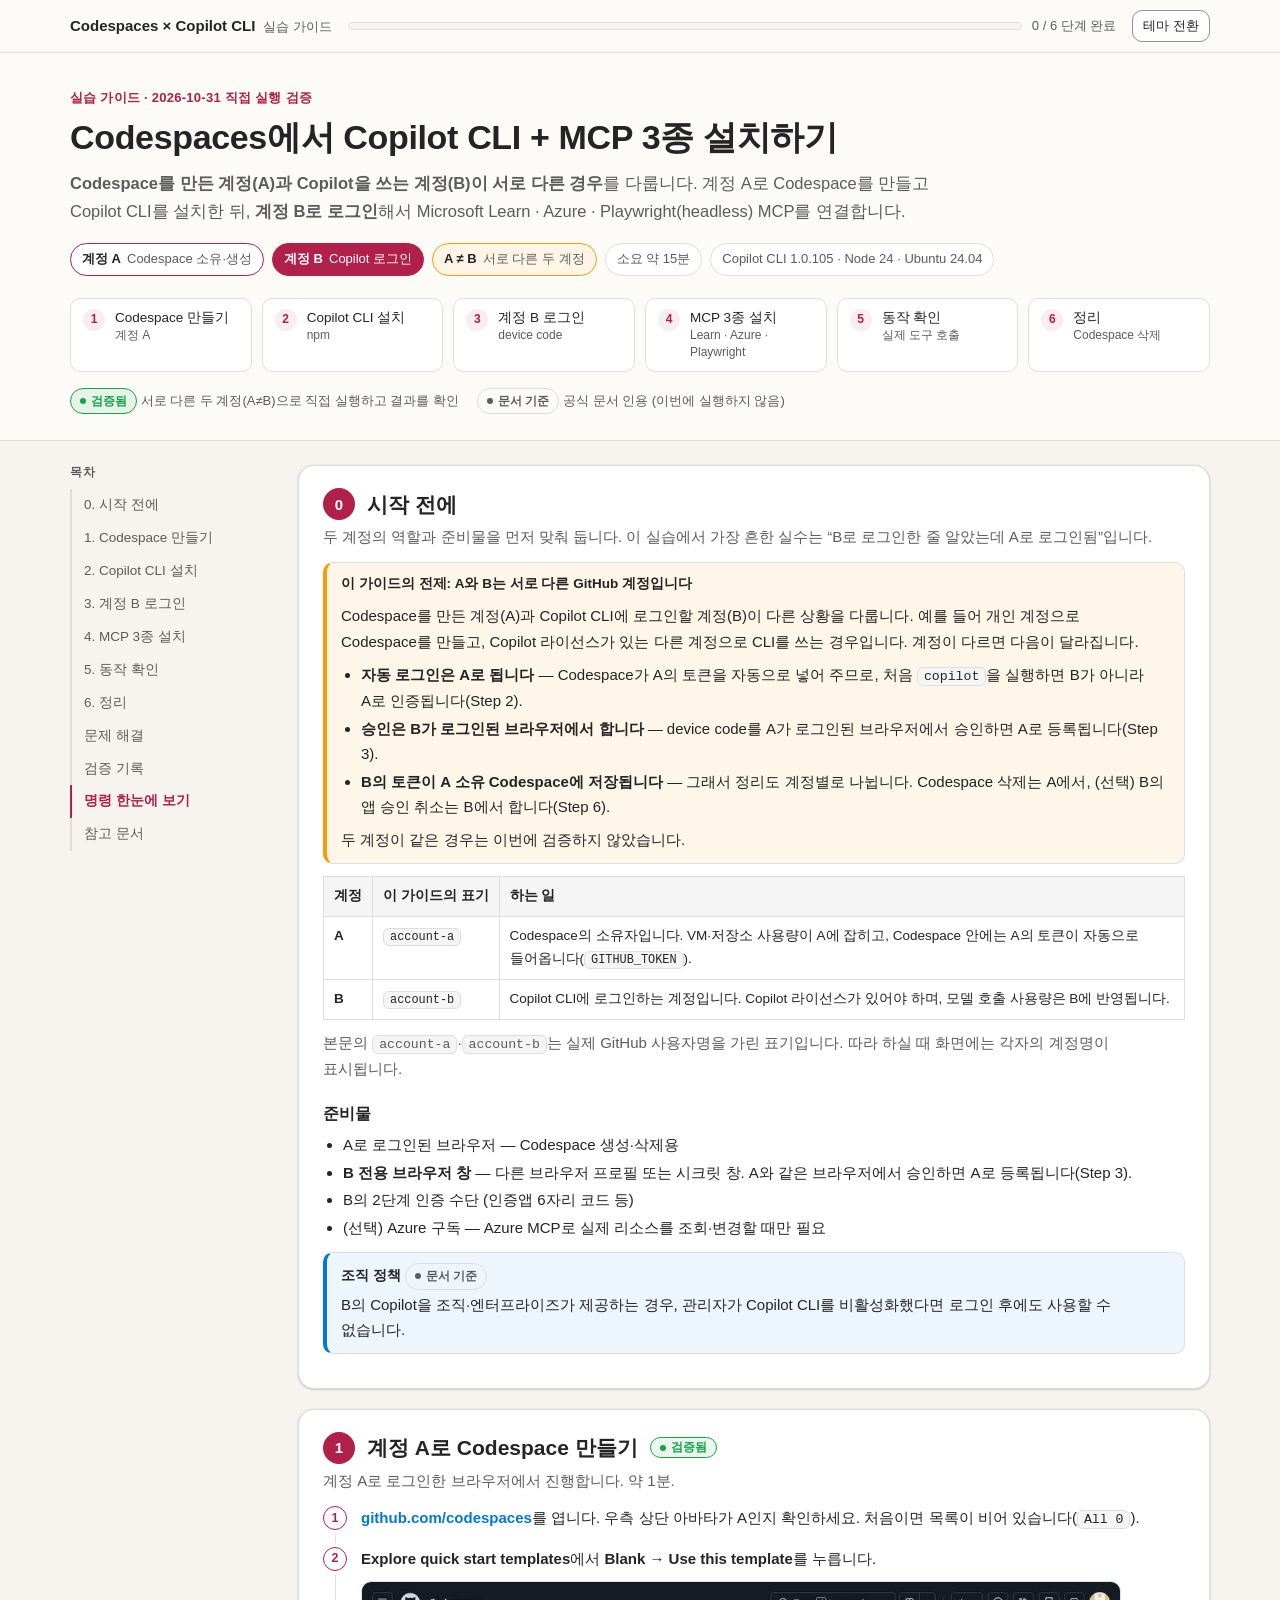
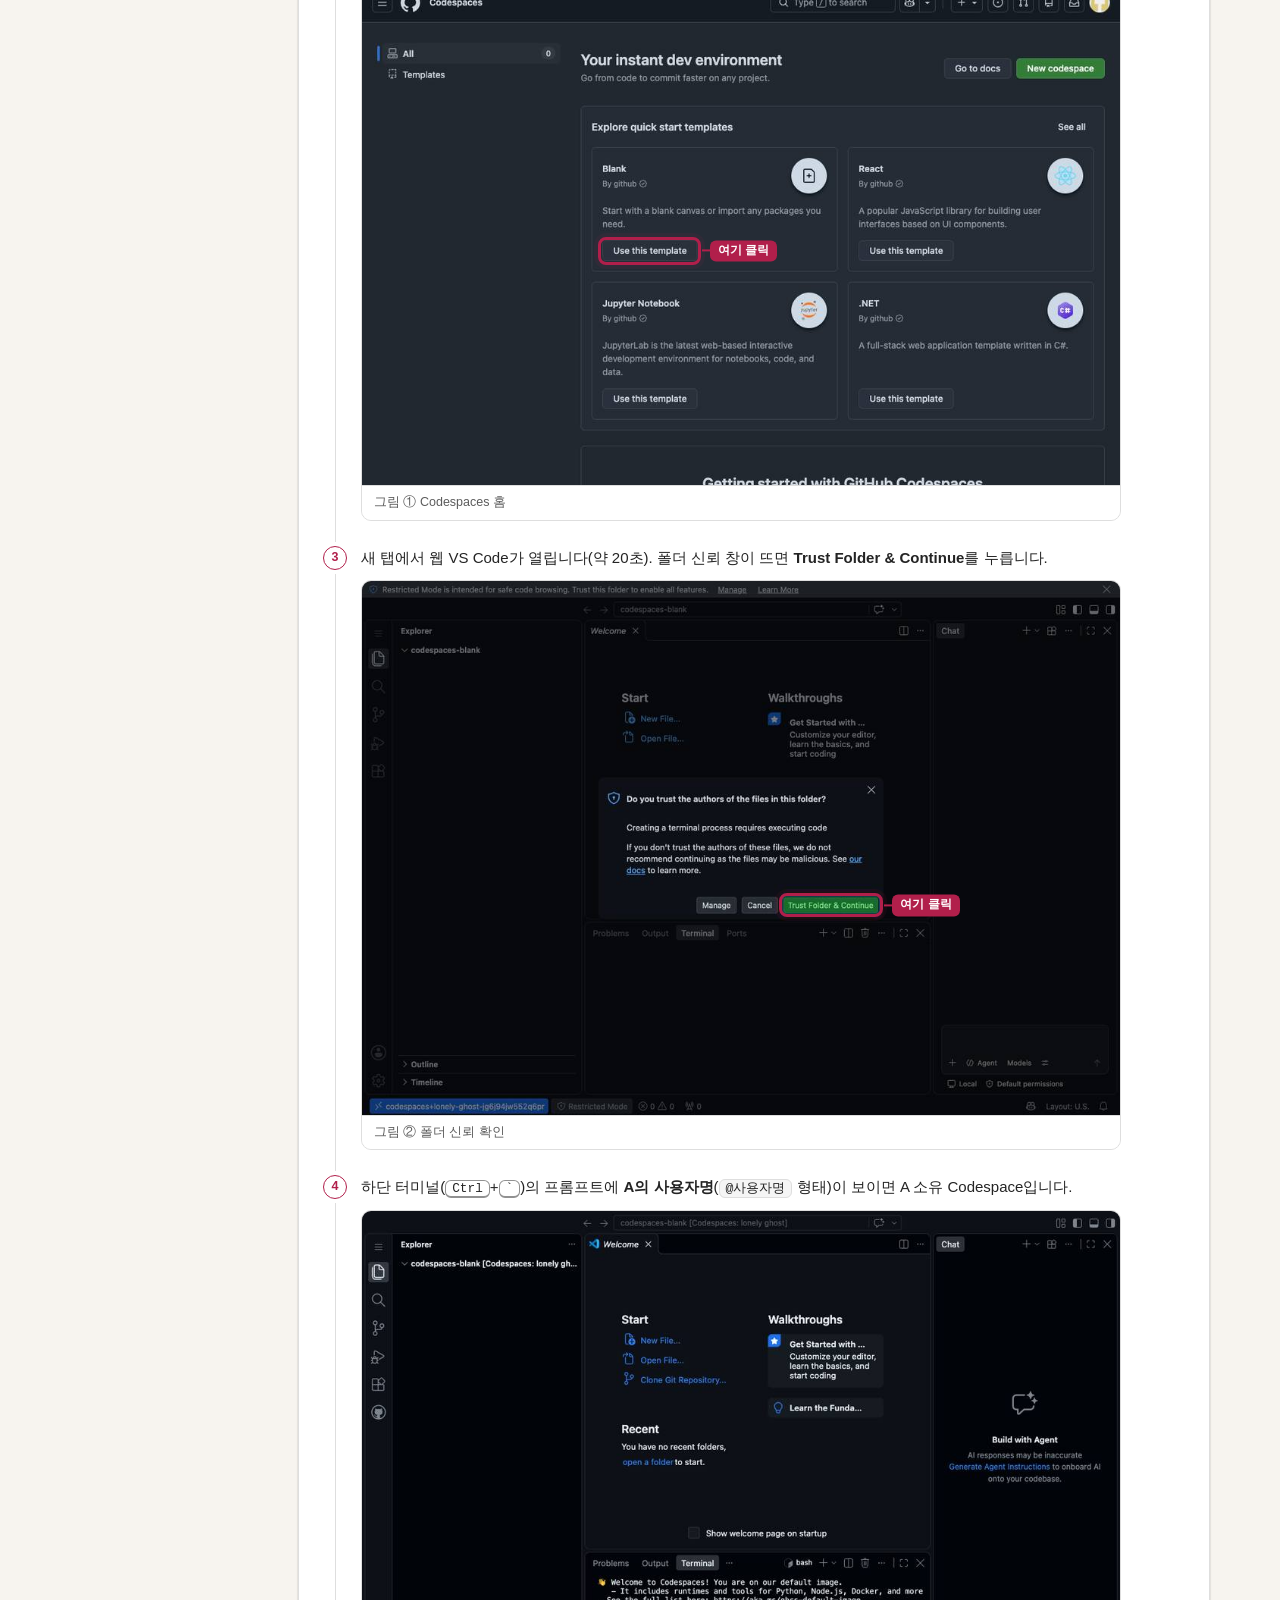
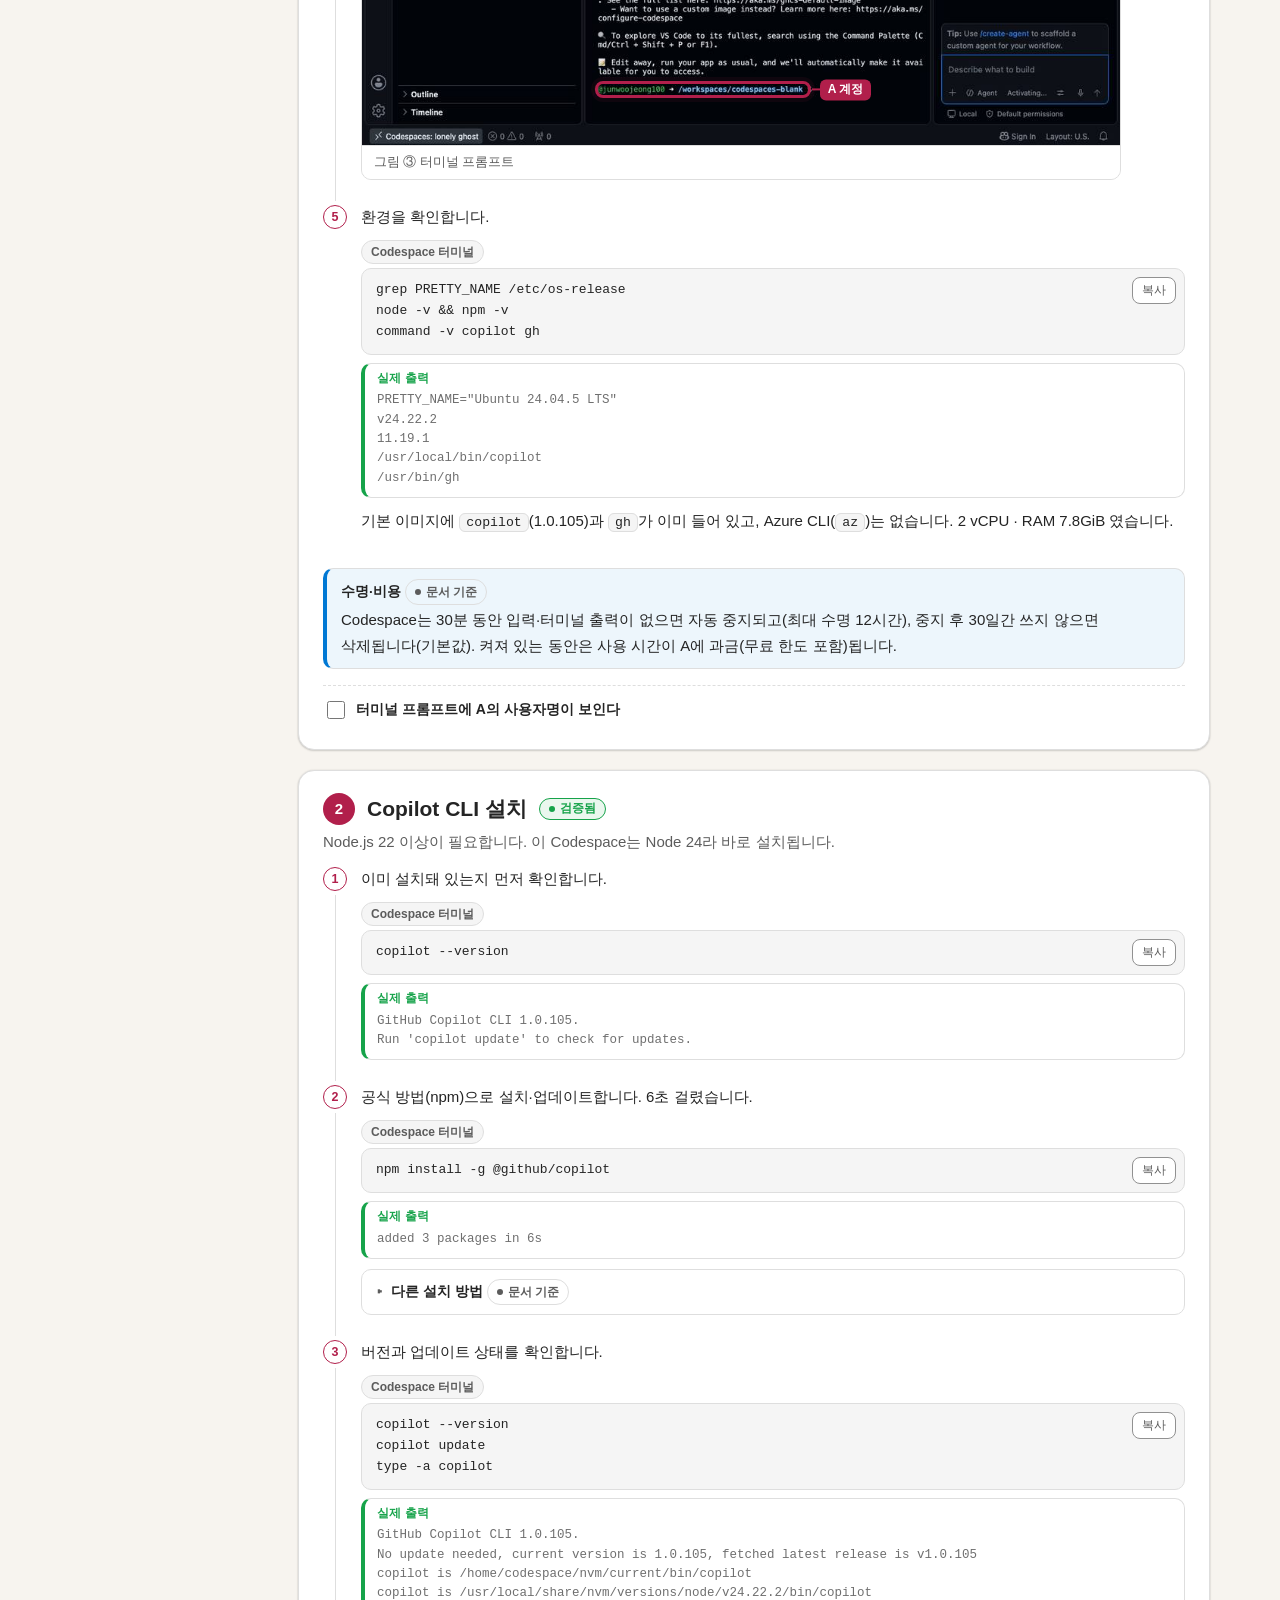
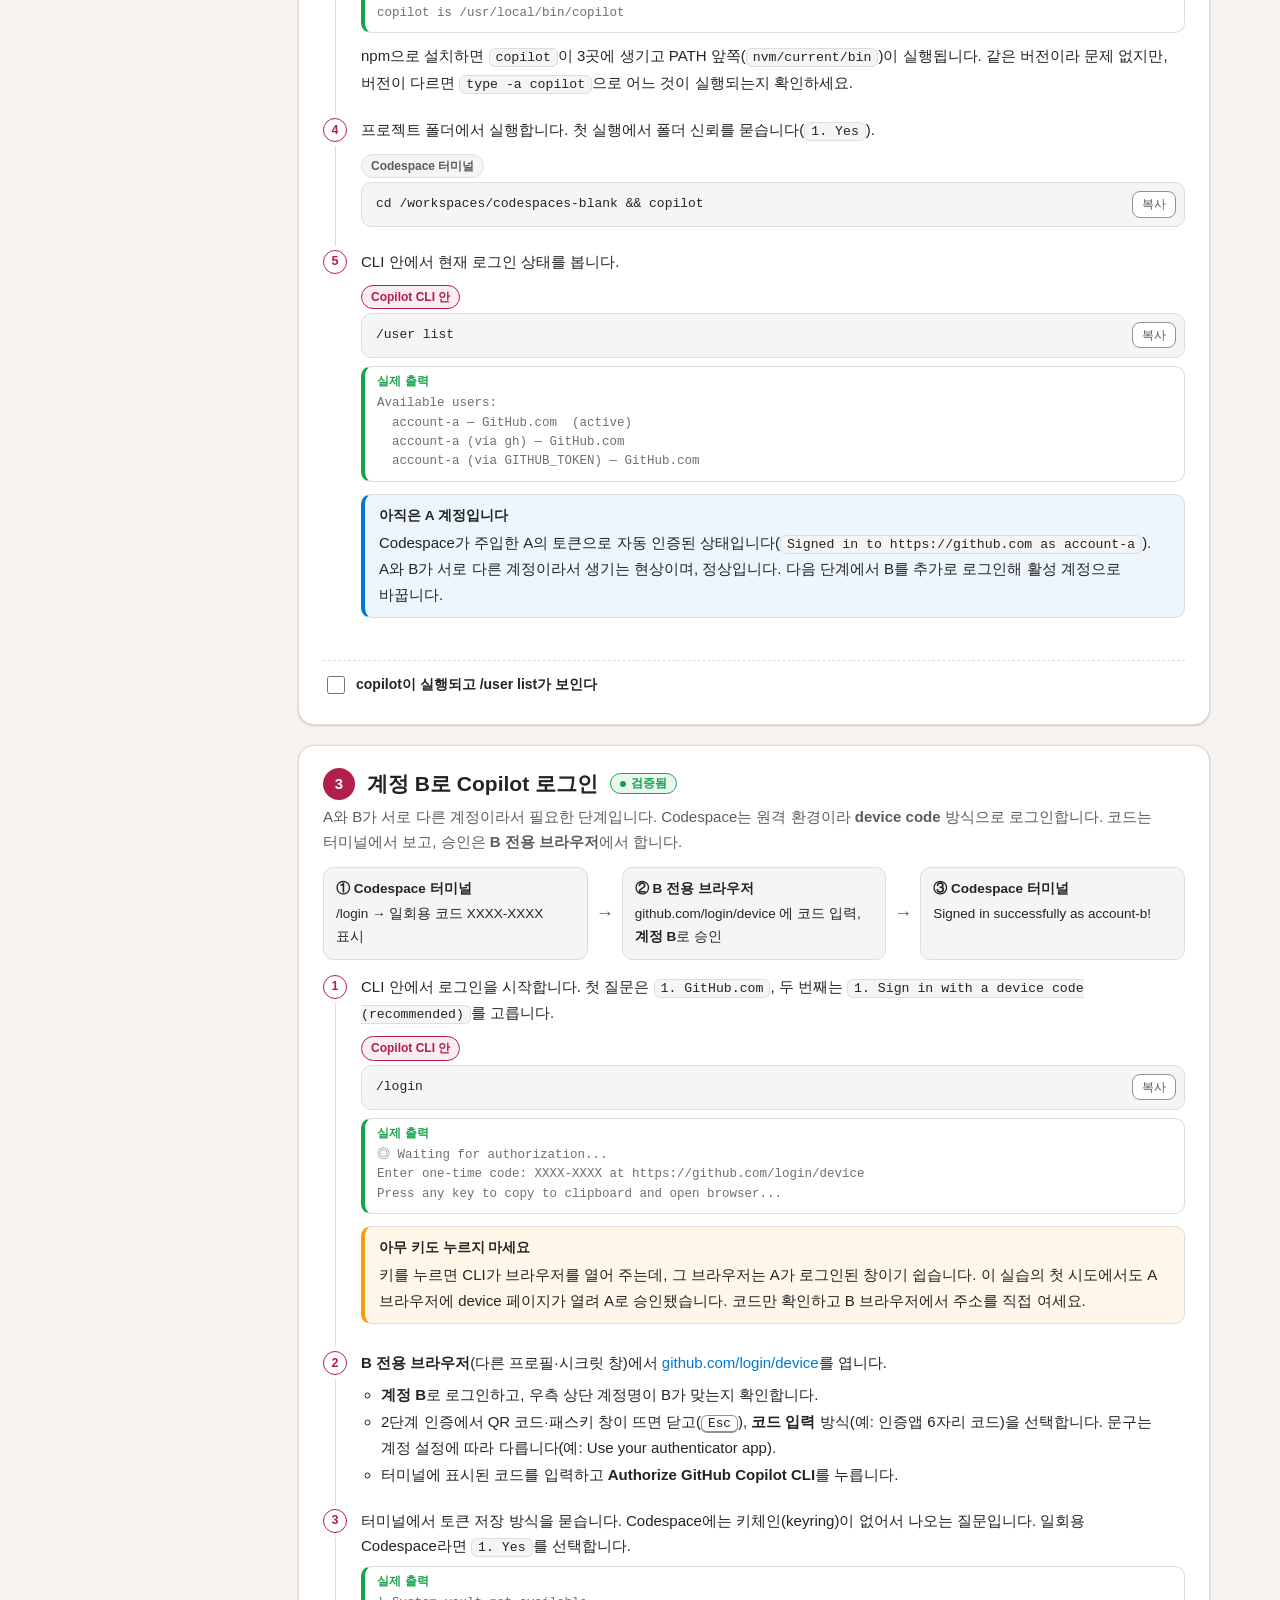
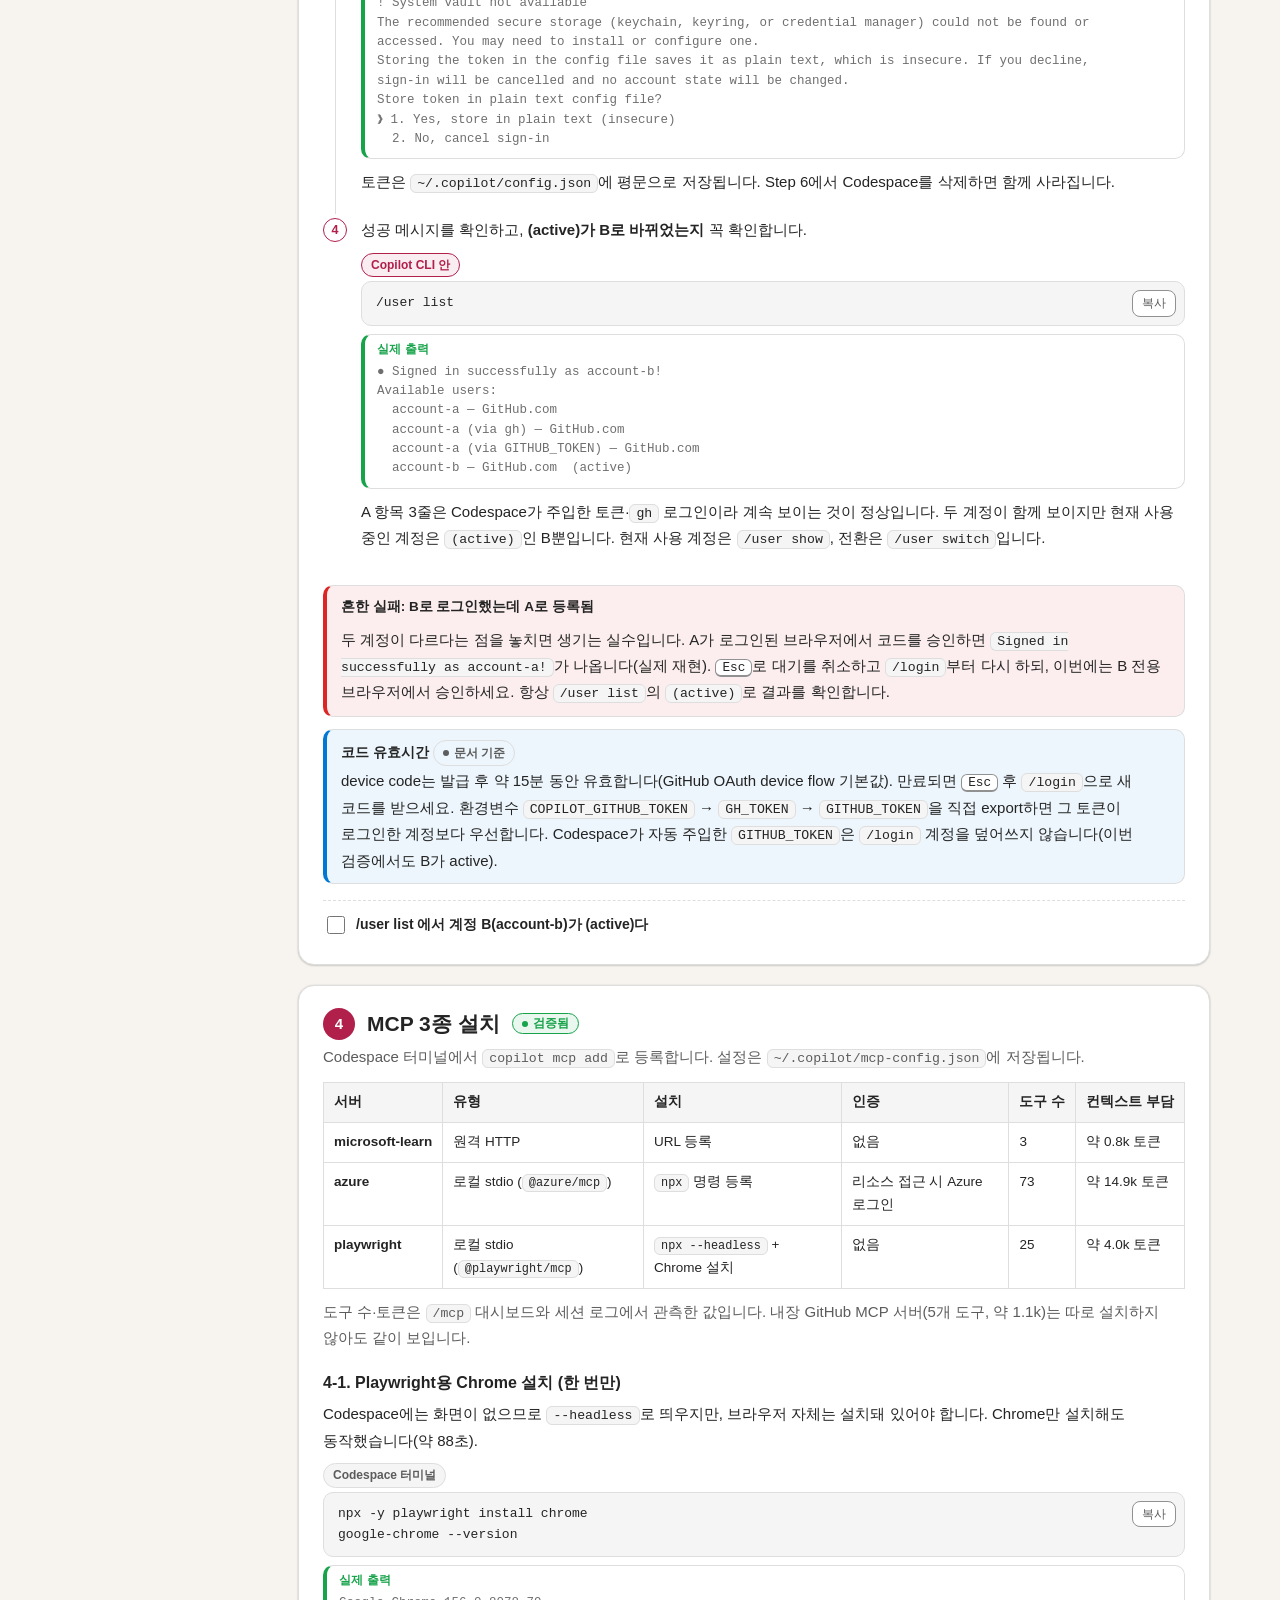
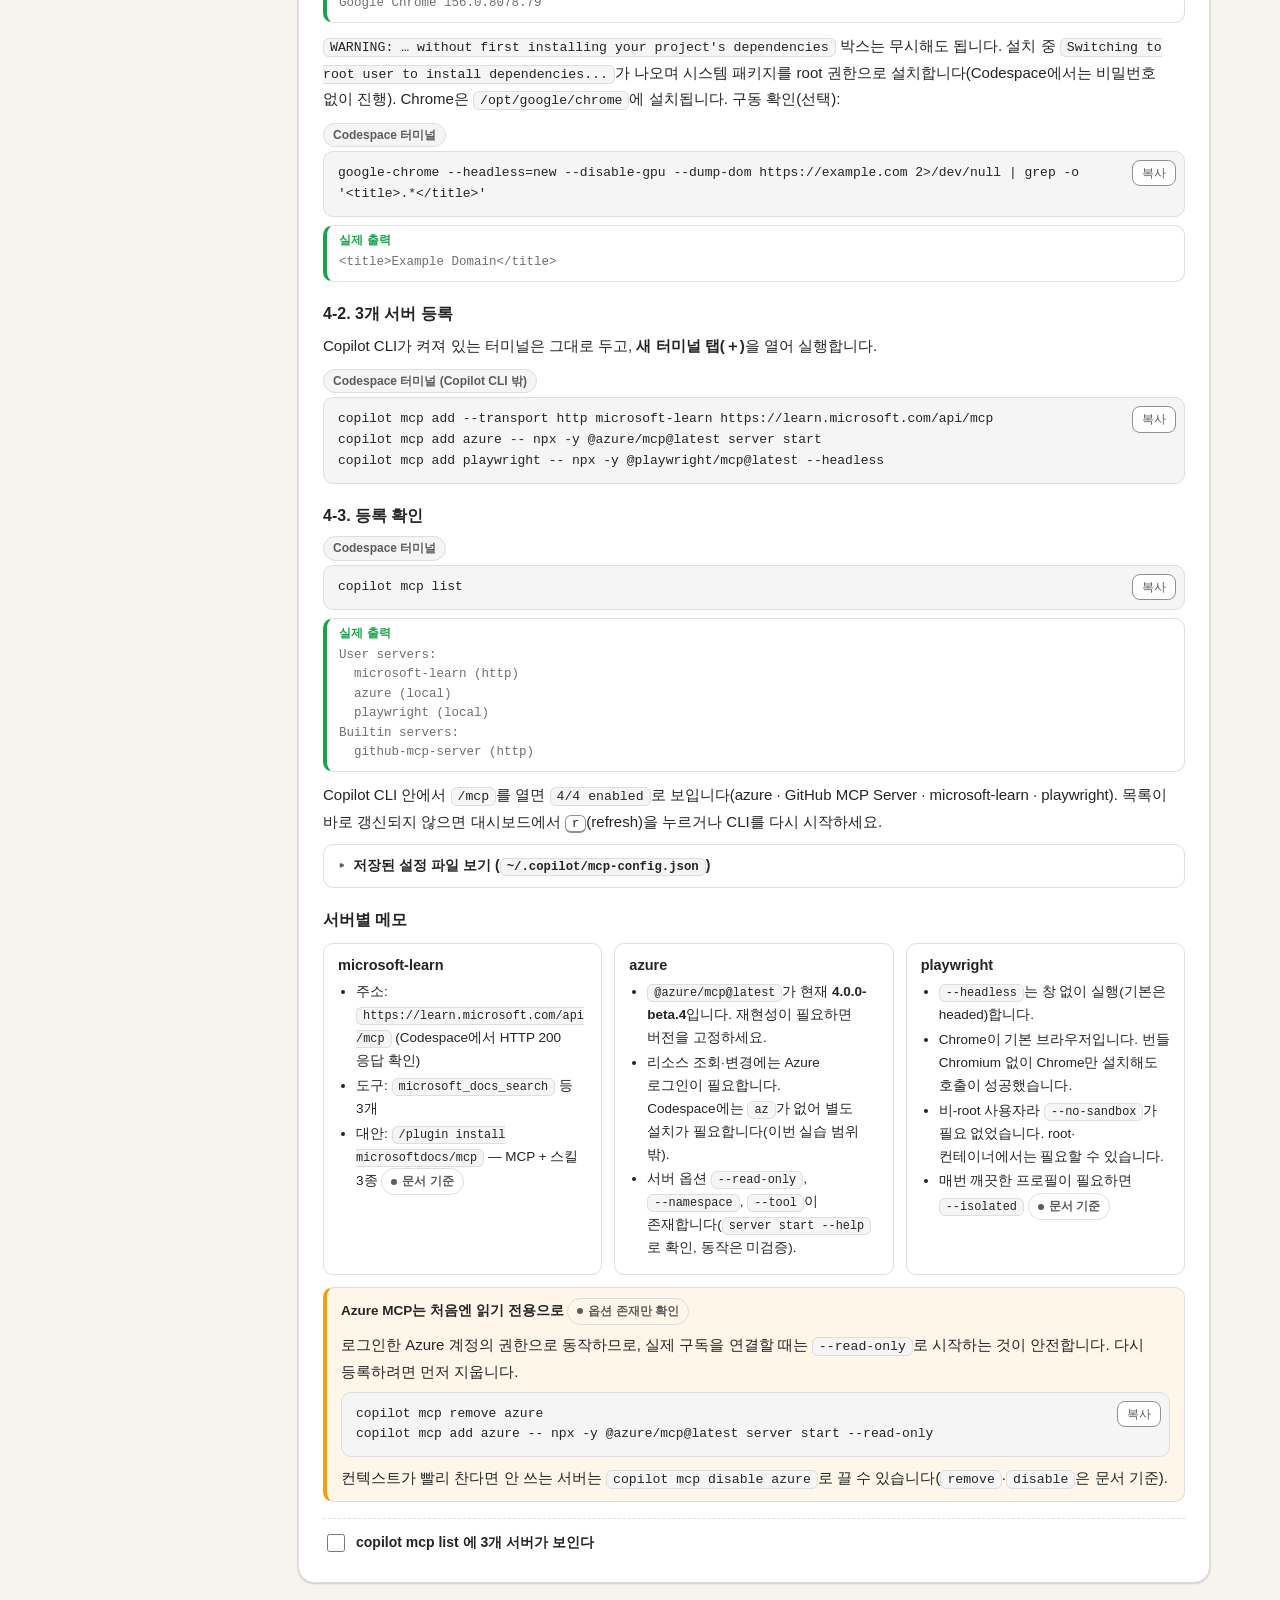
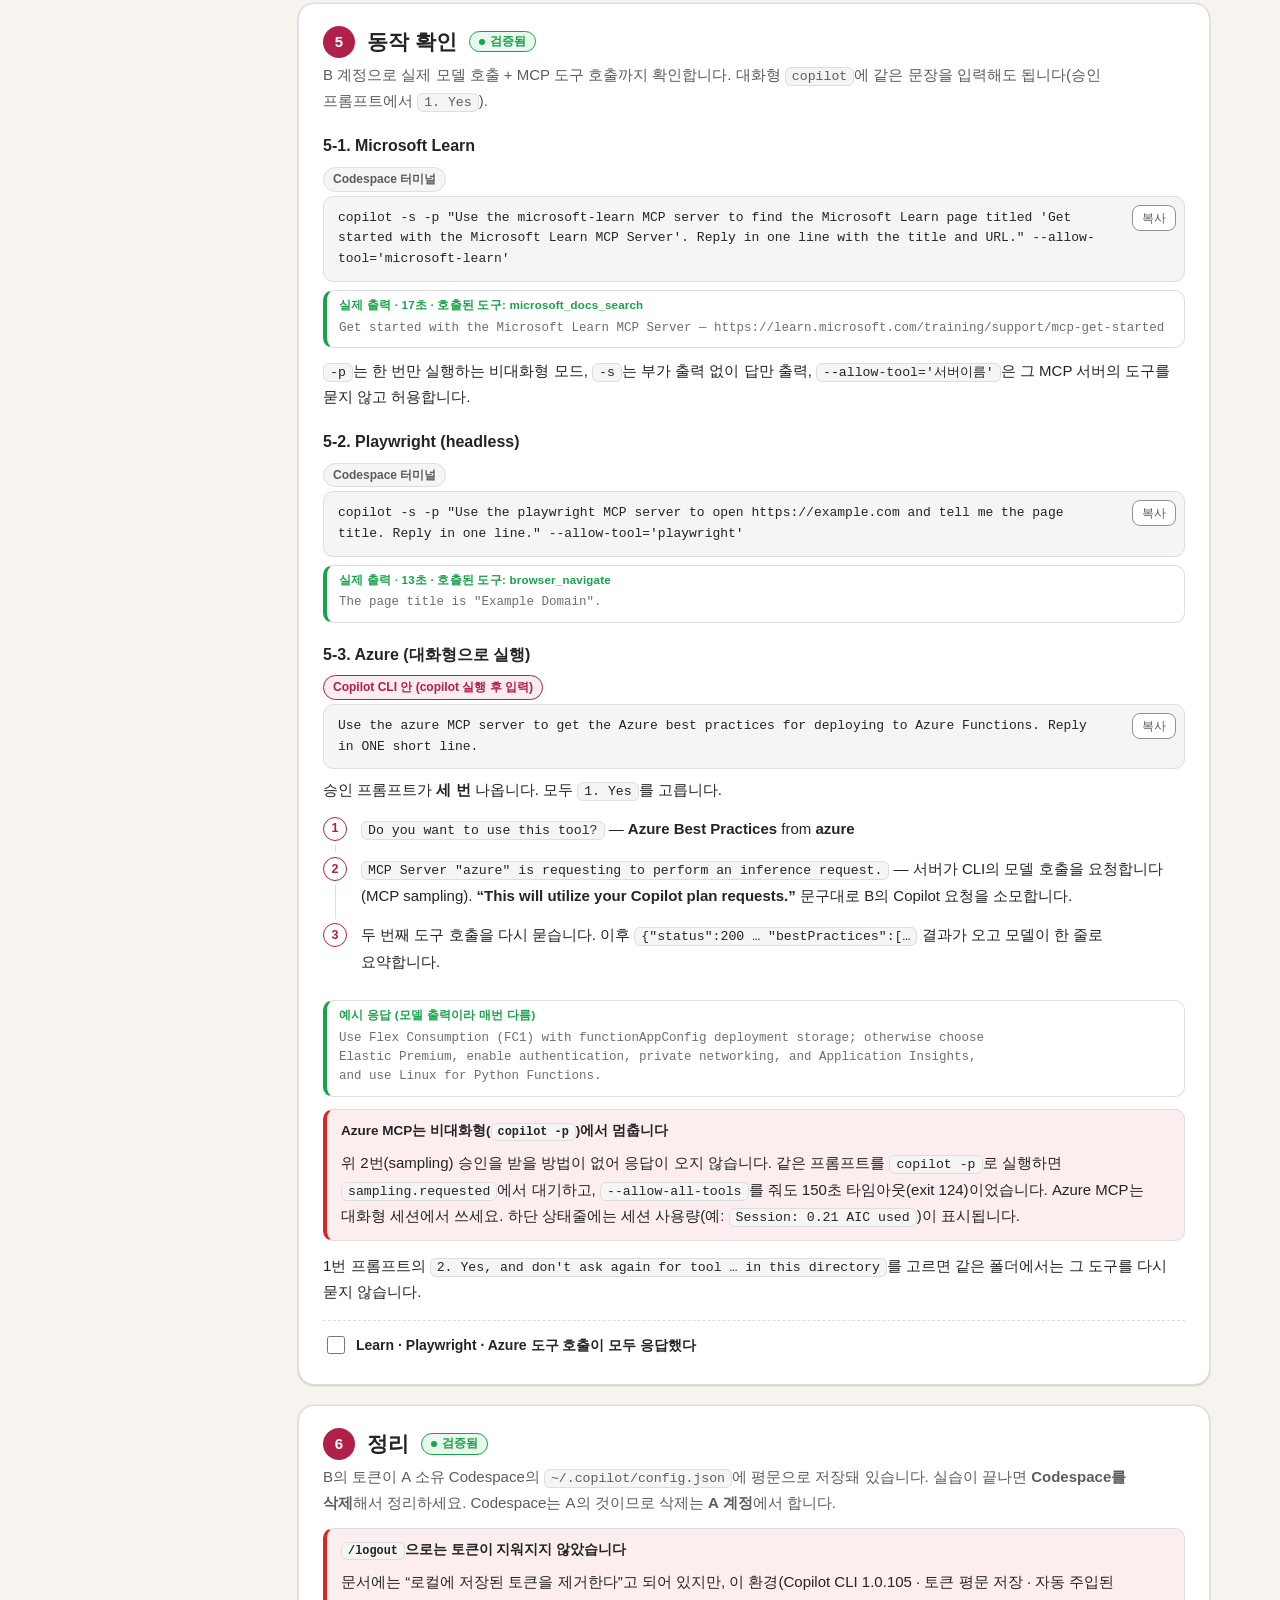
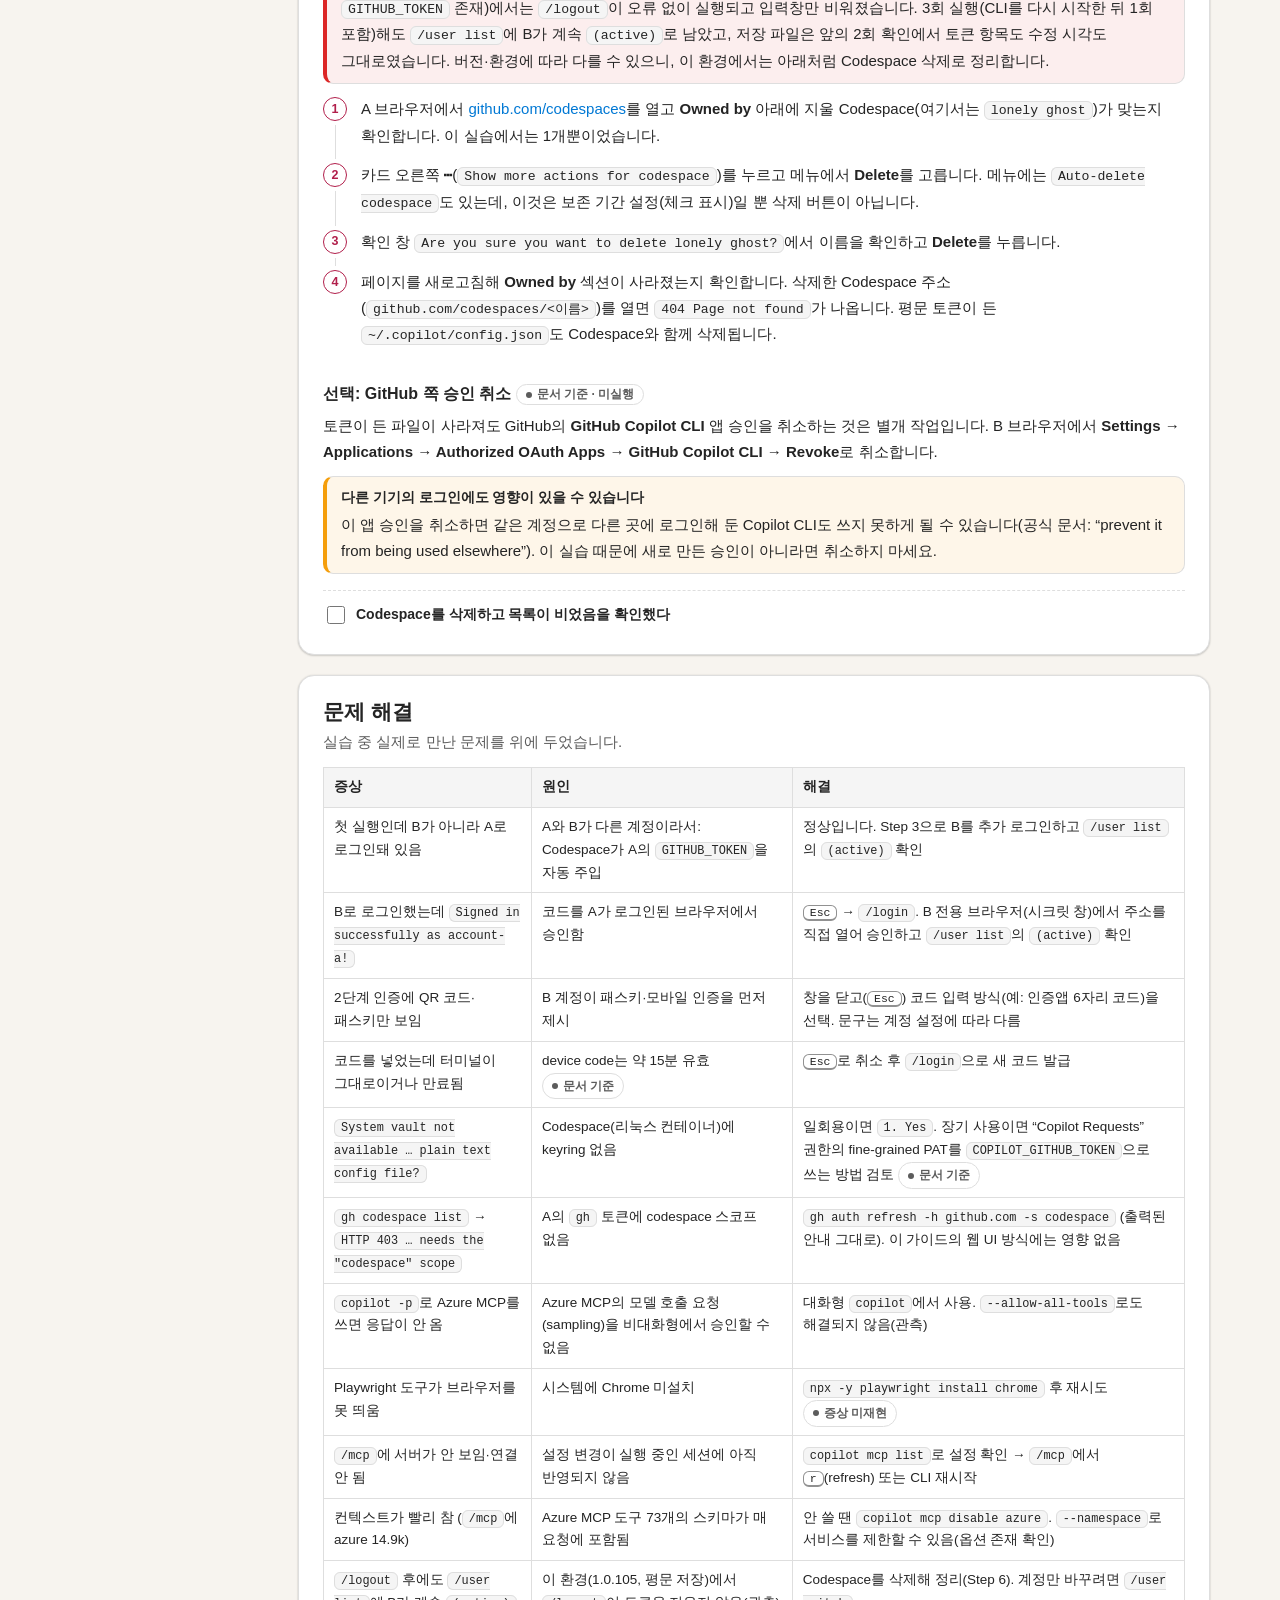
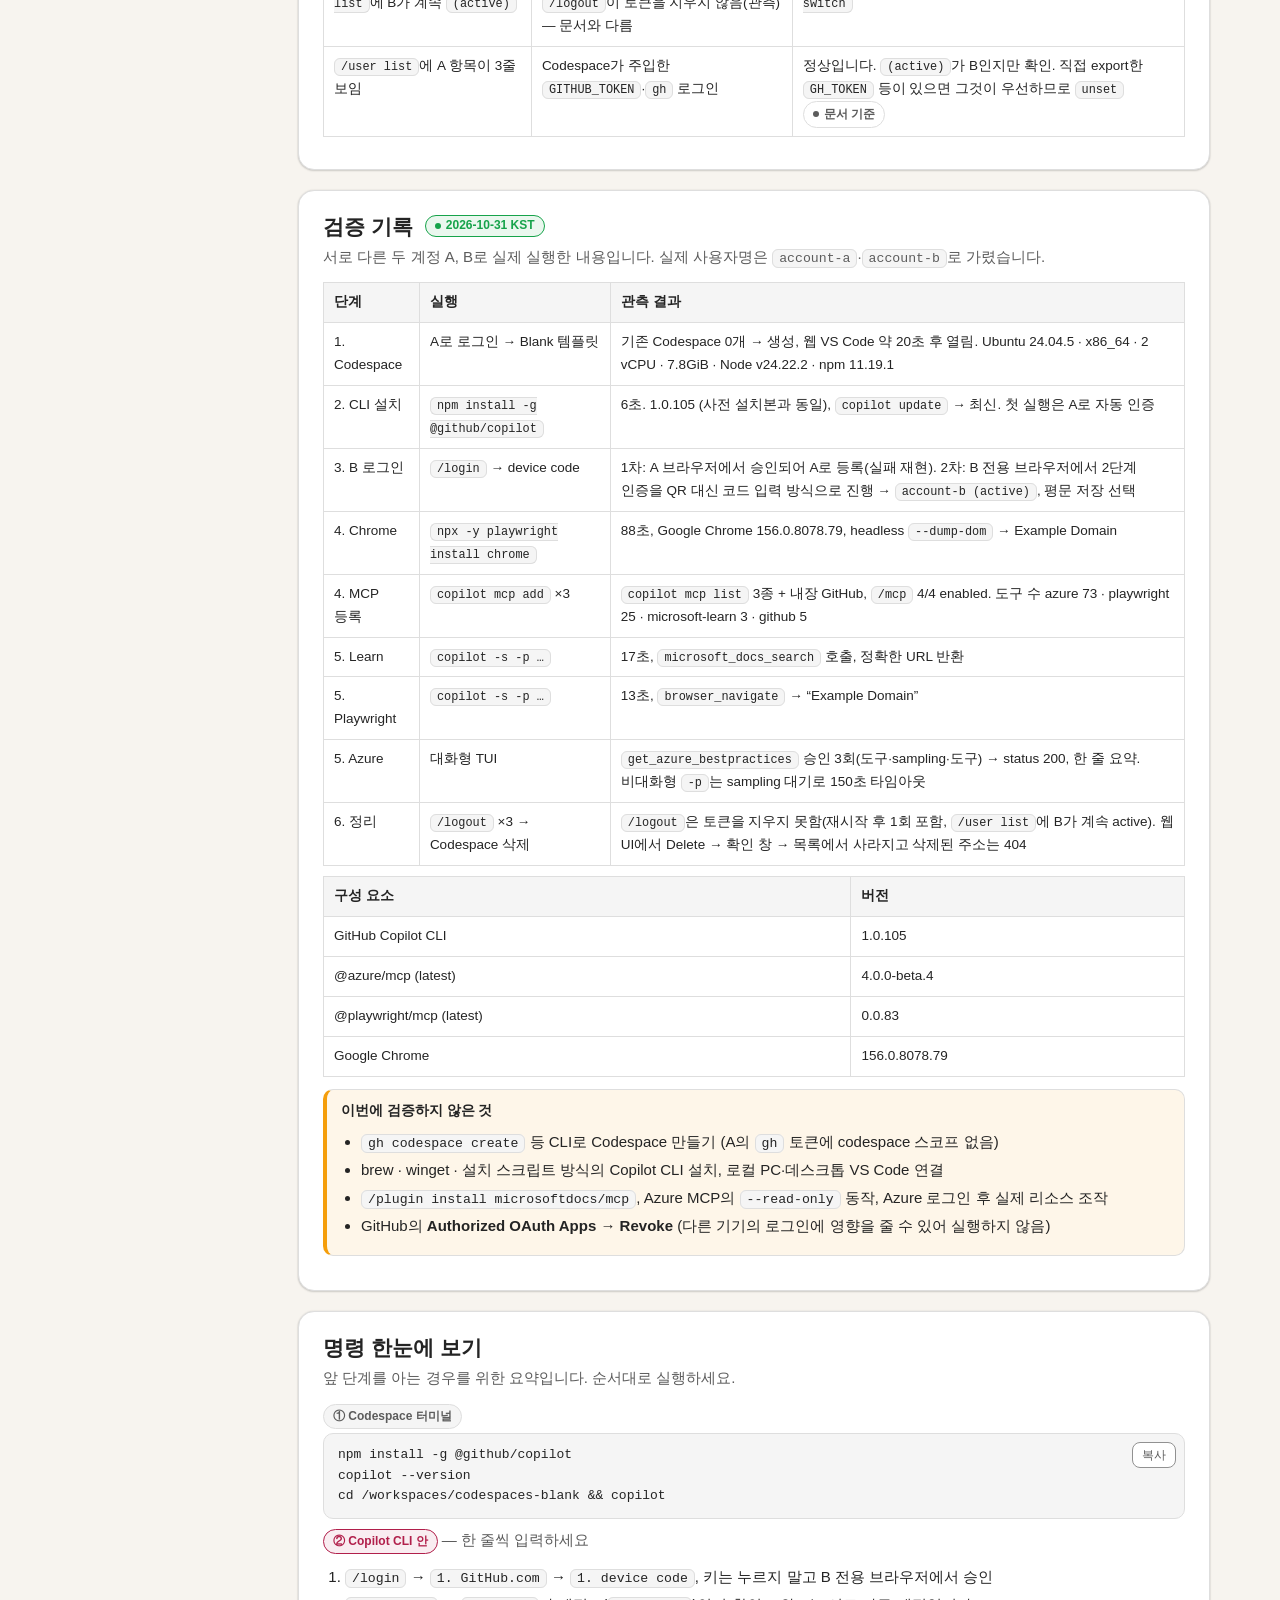
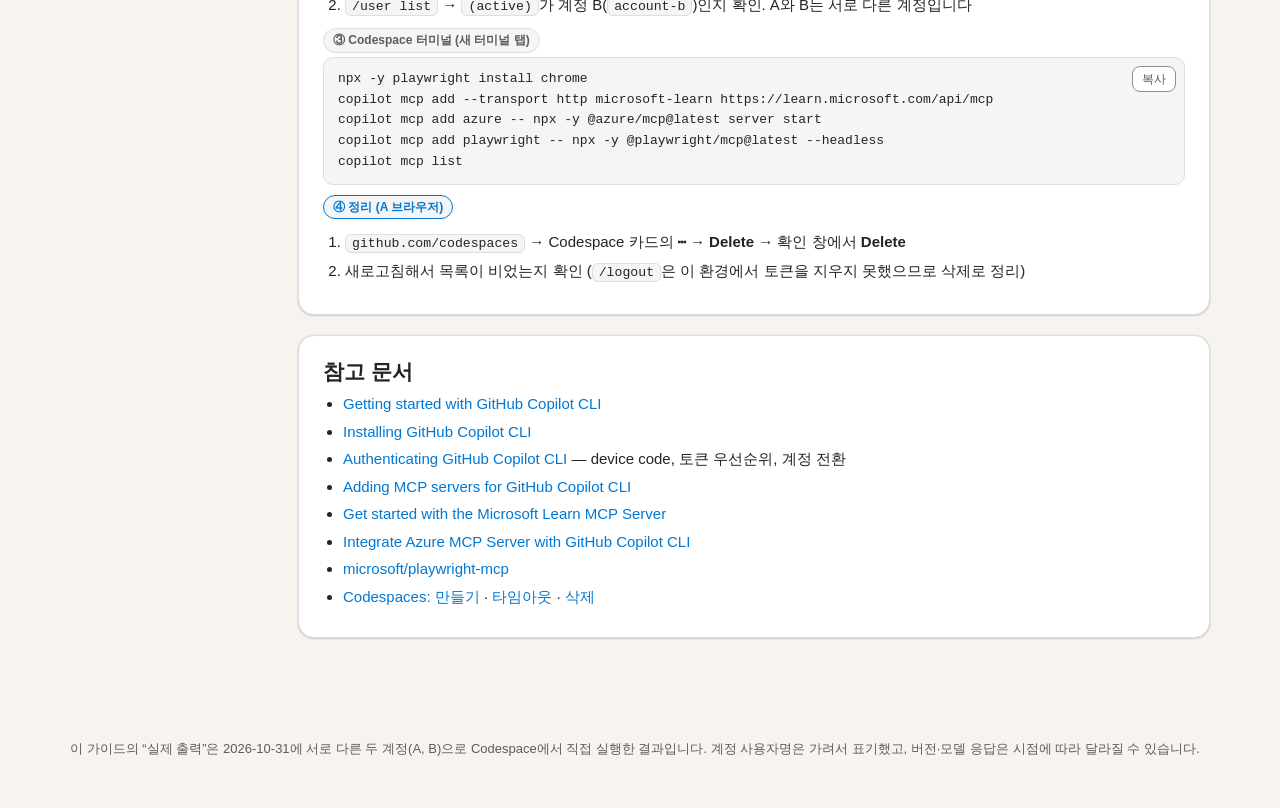
==== github-copilot-cli-codespaces.html @ f02dcbd3 "Add Codespaces + Copilot CLI + MCP hands-on guide Single-page Korean guide for the case where the ac" ====
<!DOCTYPE html>
<html lang="ko">
<head>
<meta charset="UTF-8">
<meta name="viewport" content="width=device-width, initial-scale=1">
<title>Codespaces + Copilot CLI + MCP 3종 실습 가이드</title>
<script>
  (() => {
    const param = new URLSearchParams(window.location.search).get("scoutTheme");
    const theme =
      param || (window.matchMedia("(prefers-color-scheme: dark)").matches ? "dark" : "light");
    document.documentElement.setAttribute("data-theme", theme);
  })();
</script>
<style>
:root {
  color-scheme: light;
  --cp-bg: #f7f4ef;
  --cp-bg-elevated: #fcfbf8;
  --cp-surface: #ffffff;
  --cp-surface-soft: #f5f5f5;
  --cp-border: #dedede;
  --cp-border-strong: #919191;
  --cp-text: #242424;
  --cp-text-muted: #5c5c5c;
  --cp-text-soft: #6f6f6f;
  --cp-accent: #b11f4b;
  --cp-accent-hover: #9a1a41;
  --cp-accent-soft: rgba(177, 31, 75, 0.08);
  --cp-accent-fg: #ffffff;
  --cp-success: #16a34a;
  --cp-danger: #dc2626;
  --cp-warning: #f59e0b;
  --cp-link: #0078d4;
  --cp-shadow: 0 18px 48px rgba(0, 0, 0, 0.12);
  --cp-overlay: rgba(255, 255, 255, 0.8);
  --cp-panel: rgba(255, 255, 255, 0.86);
  --cp-panel-strong: rgba(255, 255, 255, 0.96);
  --cp-sheen: rgba(255, 255, 255, 0.55);
  --cp-highlight: rgba(177, 31, 75, 0.12);
}
html[data-theme="dark"] {
  color-scheme: dark;
  --cp-bg: #3d3b3a;
  --cp-bg-elevated: #343231;
  --cp-surface: #292929;
  --cp-surface-soft: #2e2e2e;
  --cp-border: #474747;
  --cp-border-strong: #5f5f5f;
  --cp-text: #dedede;
  --cp-text-muted: #919191;
  --cp-text-soft: #b0b0b0;
  --cp-accent: #fd8ea1;
  --cp-accent-hover: #fb7b91;
  --cp-accent-soft: rgba(253, 142, 161, 0.14);
  --cp-accent-fg: #1a1a1a;
  --cp-success: #4ade80;
  --cp-danger: #f87171;
  --cp-warning: #fbbf24;
  --cp-link: #4da6ff;
  --cp-shadow: 0 18px 48px rgba(0, 0, 0, 0.32);
  --cp-overlay: rgba(41, 41, 41, 0.88);
  --cp-panel: rgba(41, 41, 41, 0.72);
  --cp-panel-strong: rgba(41, 41, 41, 0.96);
  --cp-sheen: rgba(255, 255, 255, 0.04);
  --cp-highlight: rgba(253, 142, 161, 0.12);
}

:root {
  --radius: 0.625rem;
  --radius-card: 16px;
  --card-shadow: 0 0 2px rgba(0, 0, 0, 0.12), 0 1px 2px rgba(0, 0, 0, 0.14);
}

*, *::before, *::after { box-sizing: border-box; }
html { scroll-behavior: smooth; scroll-padding-top: 84px; -webkit-text-size-adjust: 100%; }
body {
  margin: 0;
  background: var(--cp-bg);
  color: var(--cp-text);
  font-family: "Segoe UI", Aptos, Calibri, -apple-system, BlinkMacSystemFont, sans-serif;
  font-size: 15px;
  line-height: 1.7;
  word-break: keep-all;
  overflow-wrap: break-word;
}
code, pre, kbd, samp { font-family: Consolas, Menlo, "Courier New", Courier, monospace; }
a { color: var(--cp-link); text-decoration: none; }
a:hover { text-decoration: underline; }
p { margin: 0.5em 0; }
h1, h2, h3, h4 { line-height: 1.3; margin: 0; }
ul { margin: 6px 0; padding-left: 20px; }
li { margin: 2px 0; }

/* top bar */
.topbar { position: sticky; top: 0; z-index: 30; background: var(--cp-bg-elevated); border-bottom: 1px solid var(--cp-border); }
.topbar-in { max-width: 1180px; margin: 0 auto; padding: 10px 20px; display: flex; align-items: center; gap: 16px; }
.brand { font-weight: 700; white-space: nowrap; }
.brand small { font-weight: 400; color: var(--cp-text-muted); margin-left: 8px; }
.progress { flex: 1; display: flex; align-items: center; gap: 10px; min-width: 0; }
.bar { flex: 1; height: 8px; border-radius: 99px; background: var(--cp-surface-soft); border: 1px solid var(--cp-border); overflow: hidden; }
.bar > i { display: block; height: 100%; width: 0; background: var(--cp-accent); transition: width 0.25s ease; }
.pcount { font-size: 13px; color: var(--cp-text-muted); white-space: nowrap; }
.btn { font: inherit; font-size: 13px; border: 1px solid var(--cp-border-strong); background: var(--cp-surface); color: var(--cp-text); border-radius: var(--radius); padding: 4px 10px; cursor: pointer; }
.btn:hover { border-color: var(--cp-accent); color: var(--cp-accent); }
.btn { flex: none; white-space: nowrap; }
@media (max-width: 560px) {
  .topbar-in { padding: 8px 14px; gap: 10px; }
  .brand { display: none; }
  .pcount { font-size: 12.5px; }
}

/* hero */
.hero { background: var(--cp-bg-elevated); border-bottom: 1px solid var(--cp-border); }
.hero-in { max-width: 1180px; margin: 0 auto; padding: 34px 20px 26px; }
.eyebrow { margin: 0 0 6px; font-size: 13px; font-weight: 600; color: var(--cp-accent); letter-spacing: 0.02em; }
h1 { font-size: clamp(24px, 3.6vw, 34px); letter-spacing: -0.01em; }
.lead { font-size: 16.5px; color: var(--cp-text-muted); max-width: 860px; margin: 10px 0 0; }
.chips { display: flex; flex-wrap: wrap; gap: 8px; margin: 18px 0 0; }
.chip { display: inline-flex; gap: 6px; align-items: center; font-size: 13px; padding: 4px 11px; border-radius: 99px; border: 1px solid var(--cp-border); background: var(--cp-surface); color: var(--cp-text-muted); }
.chip b { color: var(--cp-text); }
.chip.a { border-color: var(--cp-accent); }
.chip.b { background: var(--cp-accent); border-color: var(--cp-accent); color: var(--cp-accent-fg); }
.chip.b b { color: var(--cp-accent-fg); }
.chip.diff { border-color: var(--cp-warning); background: color-mix(in srgb, var(--cp-warning) 10%, var(--cp-surface)); }
.stepper { list-style: none; margin: 22px 0 0; padding: 0; display: grid; grid-template-columns: repeat(6, minmax(0, 1fr)); gap: 10px; counter-reset: s; }
.stepper li { counter-increment: s; margin: 0; }
.stepper a { display: flex; gap: 10px; align-items: flex-start; height: 100%; padding: 10px 12px; border: 1px solid var(--cp-border); border-radius: var(--radius); background: var(--cp-surface); color: var(--cp-text); text-decoration: none; font-size: 13.5px; line-height: 1.4; }
.stepper a:hover { border-color: var(--cp-accent); }
.stepper a::before { content: counter(s); flex: none; width: 22px; height: 22px; border-radius: 50%; background: var(--cp-accent-soft); color: var(--cp-accent); font-weight: 700; font-size: 12px; display: grid; place-items: center; }
.stepper small { display: block; color: var(--cp-text-muted); font-size: 12px; }
.stepper li.done a { border-color: var(--cp-success); }
.stepper li.done a::before { content: "\2713"; background: var(--cp-success); color: var(--cp-accent-fg); }
.legend { display: flex; flex-wrap: wrap; gap: 8px 18px; margin: 16px 0 0; font-size: 13px; color: var(--cp-text-muted); }

/* layout */
.layout { max-width: 1180px; margin: 0 auto; padding: 24px 20px 80px; display: grid; grid-template-columns: 200px minmax(0, 1fr); gap: 28px; align-items: start; }
main { min-width: 0; }
.toc { position: sticky; top: 86px; font-size: 13.5px; }
.toc h2 { font-size: 12px; text-transform: uppercase; letter-spacing: 0.06em; color: var(--cp-text-muted); margin: 0 0 8px; }
.toc ol { list-style: none; margin: 0; padding: 0; border-left: 2px solid var(--cp-border); }
.toc li { margin: 0; }
.toc a { display: block; padding: 5px 0 5px 12px; margin-left: -2px; border-left: 2px solid transparent; color: var(--cp-text-muted); }
.toc a:hover { color: var(--cp-text); text-decoration: none; }
.toc a.on { color: var(--cp-accent); border-left-color: var(--cp-accent); font-weight: 600; }
@media (max-width: 980px) {
  .layout { grid-template-columns: minmax(0, 1fr); }
  .toc { display: none; }
  .stepper { grid-template-columns: repeat(2, minmax(0, 1fr)); }
  .brand small { display: none; }
}

/* cards */
.card { background: var(--cp-surface); border: 1px solid var(--cp-border); border-radius: var(--radius-card); box-shadow: var(--card-shadow); padding: 22px 24px; margin: 0 0 20px; }
.card > h2 { display: flex; align-items: center; flex-wrap: wrap; gap: 10px 12px; font-size: 21px; margin: 0 0 4px; }
.num { flex: none; width: 32px; height: 32px; border-radius: 50%; background: var(--cp-accent); color: var(--cp-accent-fg); display: grid; place-items: center; font-size: 15px; font-weight: 700; }
.sub { color: var(--cp-text-muted); margin: 2px 0 12px; }
h3 { font-size: 16px; margin: 22px 0 8px; }

ol.steps { list-style: none; margin: 12px 0; padding: 0; counter-reset: st; }
ol.steps > li { position: relative; padding: 0 0 14px 38px; margin: 0; counter-increment: st; }
ol.steps > li::before { content: counter(st); position: absolute; left: 0; top: 1px; width: 24px; height: 24px; border-radius: 50%; border: 1.5px solid var(--cp-accent); color: var(--cp-accent); font-size: 12.5px; font-weight: 700; display: grid; place-items: center; background: var(--cp-surface); }
ol.steps > li::after { content: ""; position: absolute; left: 11.5px; top: 29px; bottom: 3px; width: 1px; background: var(--cp-border); }
ol.steps > li:last-child::after { display: none; }

:not(pre) > code { background: var(--cp-surface-soft); border: 1px solid var(--cp-border); border-radius: 6px; padding: 1px 6px; font-size: 0.88em; }
kbd { border: 1px solid var(--cp-border-strong); border-bottom-width: 2px; border-radius: 6px; padding: 0 6px; font-size: 0.85em; background: var(--cp-surface); }

.badge { display: inline-flex; align-items: center; gap: 5px; font-size: 12px; font-weight: 600; padding: 2px 9px; border-radius: 99px; border: 1px solid var(--cp-border); color: var(--cp-text-muted); vertical-align: middle; white-space: nowrap; }
.badge::before { content: ""; width: 6px; height: 6px; border-radius: 50%; background: currentColor; }
.badge.ok { color: var(--cp-success); border-color: var(--cp-success); background: color-mix(in srgb, var(--cp-success) 9%, transparent); }

/* where chips + code */
.blk { margin: 8px 0; }
.where { display: inline-flex; align-items: center; font-size: 12px; font-weight: 600; padding: 1px 9px; border-radius: 99px; border: 1px solid var(--cp-border); background: var(--cp-surface-soft); color: var(--cp-text-muted); margin: 0 0 4px; }
.where.cli { color: var(--cp-accent); border-color: var(--cp-accent); background: var(--cp-accent-soft); }
.where.web { color: var(--cp-link); border-color: var(--cp-link); }
.cmd { position: relative; border: 1px solid var(--cp-border); border-radius: var(--radius); background: var(--cp-surface-soft); }
.cmd pre { margin: 0; padding: 11px 76px 11px 14px; font-size: 13px; line-height: 1.6; white-space: pre-wrap; overflow-wrap: anywhere; word-break: normal; }
.cmd .copy { position: absolute; top: 8px; right: 8px; }
.cmd.nocopy pre { padding-right: 14px; }
.copy { font: inherit; font-size: 12px; border: 1px solid var(--cp-border-strong); background: var(--cp-surface); color: var(--cp-text-muted); border-radius: 8px; padding: 2px 9px; cursor: pointer; }
.copy:hover { color: var(--cp-accent); border-color: var(--cp-accent); }
.copy.ok { color: var(--cp-success); border-color: var(--cp-success); }
.c { color: var(--cp-text-muted); }
.out { margin: 6px 0 10px; border: 1px solid var(--cp-border); border-left: 4px solid var(--cp-success); border-radius: var(--radius); background: var(--cp-surface); }
.out .lab { font-size: 11.5px; font-weight: 600; color: var(--cp-success); padding: 5px 12px 0; letter-spacing: 0.02em; }
.out pre { margin: 0; padding: 3px 12px 9px; font-size: 12.5px; line-height: 1.55; color: var(--cp-text-soft); white-space: pre-wrap; overflow-wrap: anywhere; word-break: normal; }

/* callouts */
.note { margin: 12px 0; padding: 10px 14px; border: 1px solid var(--cp-border); border-left: 4px solid var(--cp-link); border-radius: var(--radius); background: color-mix(in srgb, var(--cp-link) 7%, var(--cp-surface)); }
.note > strong:first-child { display: block; font-size: 13.5px; margin-bottom: 2px; }
.note.warn { border-left-color: var(--cp-warning); background: color-mix(in srgb, var(--cp-warning) 9%, var(--cp-surface)); }
.note.bad { border-left-color: var(--cp-danger); background: color-mix(in srgb, var(--cp-danger) 8%, var(--cp-surface)); }
.note.good { border-left-color: var(--cp-success); background: color-mix(in srgb, var(--cp-success) 8%, var(--cp-surface)); }
.note p:last-child { margin-bottom: 0; }

/* tables */
.tw { overflow-x: auto; margin: 10px 0; }
table { border-collapse: collapse; width: 100%; font-size: 13.5px; }
th, td { border: 1px solid var(--cp-border); padding: 8px 10px; text-align: left; vertical-align: top; }
th { background: var(--cp-surface-soft); font-weight: 600; white-space: nowrap; }

/* mini cards */
.g3 { display: grid; grid-template-columns: repeat(3, minmax(0, 1fr)); gap: 12px; margin: 12px 0; }
@media (max-width: 900px) { .g3 { grid-template-columns: minmax(0, 1fr); } }
.mini { border: 1px solid var(--cp-border); border-radius: var(--radius); background: var(--cp-surface); padding: 12px 14px; }
.mini h4 { font-size: 14.5px; margin-bottom: 4px; }
.mini ul { margin: 6px 0 0; padding-left: 18px; font-size: 13.5px; }
.mini code, td code { overflow-wrap: break-word; word-break: normal; }
.nw { white-space: nowrap; }
.t-mcp td:first-child { white-space: nowrap; }

/* flow */
.flow { display: grid; grid-template-columns: 1fr auto 1fr auto 1fr; gap: 8px; align-items: stretch; margin: 10px 0 14px; }
.flow > div { border: 1px solid var(--cp-border); border-radius: var(--radius); background: var(--cp-surface-soft); padding: 10px 12px; font-size: 13.5px; }
.flow > div > b:first-child { display: block; margin-bottom: 2px; }
.flow > span { align-self: center; color: var(--cp-text-muted); font-size: 18px; }
@media (max-width: 820px) { .flow { grid-template-columns: 1fr; } .flow > span { transform: rotate(90deg); justify-self: center; } }

/* screenshots */
.shot { margin: 10px 0; max-width: 760px; border: 1px solid var(--cp-border); border-radius: var(--radius); overflow: hidden; background: var(--cp-surface-soft); }
.frame { position: relative; }
.frame img { display: block; width: 100%; height: auto; }
.hl { position: absolute; border: 3px solid var(--cp-accent); border-radius: 8px; box-shadow: 0 0 0 4px var(--cp-accent-soft); pointer-events: none; }
.hl > span { position: absolute; left: calc(100% + 12px); top: 50%; transform: translateY(-50%); background: var(--cp-accent); color: var(--cp-accent-fg); font-size: 12px; font-weight: 700; padding: 1px 8px; border-radius: 6px; white-space: nowrap; line-height: 1.6; }
.hl > span::before { content: ""; position: absolute; right: 100%; top: 50%; width: 8px; height: 2px; background: var(--cp-accent); transform: translateY(-50%); }
figcaption { font-size: 12.5px; color: var(--cp-text-muted); padding: 6px 12px; border-top: 1px solid var(--cp-border); background: var(--cp-surface); }

/* details */
details { border: 1px solid var(--cp-border); border-radius: var(--radius); background: var(--cp-surface); margin: 10px 0; }
details > summary { cursor: pointer; padding: 9px 14px; font-weight: 600; font-size: 14px; list-style: none; }
details > summary::-webkit-details-marker { display: none; }
details > summary::before { content: "\25B8"; display: inline-block; width: 1.1em; color: var(--cp-text-muted); transition: transform 0.15s; }
details[open] > summary::before { transform: rotate(90deg); }
details > .in { padding: 2px 14px 12px; }

.done-row { margin: 16px 0 0; padding-top: 12px; border-top: 1px dashed var(--cp-border); }
.done-row label { display: inline-flex; align-items: center; gap: 8px; cursor: pointer; font-weight: 600; font-size: 14px; }
.done-row input { width: 18px; height: 18px; accent-color: var(--cp-accent); }

footer { max-width: 1180px; margin: 0 auto; padding: 0 20px 48px; color: var(--cp-text-muted); font-size: 13px; }

@media print {
  .topbar, .toc, .copy, .btn { display: none !important; }
  .layout { display: block; }
  .card { box-shadow: none; break-inside: avoid-page; }
  body { font-size: 12.5px; }
}
</style>
</head>
<body>

<div class="topbar"><div class="topbar-in">
  <div class="brand">Codespaces × Copilot CLI<small>실습 가이드</small></div>
  <div class="progress"><div class="bar" id="pbar"><i></i></div><span class="pcount" id="pcount">0 / 6 단계 완료</span></div>
  <button class="btn" id="theme" type="button" aria-label="라이트/다크 테마 전환">테마 전환</button>
</div></div>

<header class="hero"><div class="hero-in">
  <p class="eyebrow">실습 가이드 · 2026-10-31 직접 실행 검증</p>
  <h1>Codespaces에서 Copilot CLI + MCP 3종 설치하기</h1>
  <p class="lead"><b>Codespace를 만든 계정(A)과 Copilot을 쓰는 계정(B)이 서로 다른 경우</b>를 다룹니다. 계정 A로 Codespace를 만들고 Copilot CLI를 설치한 뒤, <b>계정 B로 로그인</b>해서 Microsoft Learn · Azure · Playwright(headless) MCP를 연결합니다.</p>
  <div class="chips">
    <span class="chip a"><b>계정 A</b> Codespace 소유·생성</span>
    <span class="chip b"><b>계정 B</b> Copilot 로그인</span>
    <span class="chip diff"><b>A ≠ B</b> 서로 다른 두 계정</span>
    <span class="chip">소요 약 15분</span>
    <span class="chip">Copilot CLI 1.0.105 · Node 24 · Ubuntu 24.04</span>
  </div>
  <ol class="stepper">
    <li><a href="#step1"><span>Codespace 만들기<small>계정 A</small></span></a></li>
    <li><a href="#step2"><span>Copilot CLI 설치<small>npm</small></span></a></li>
    <li><a href="#step3"><span>계정 B 로그인<small>device code</small></span></a></li>
    <li><a href="#step4"><span>MCP 3종 설치<small>Learn · Azure · Playwright</small></span></a></li>
    <li><a href="#step5"><span>동작 확인<small>실제 도구 호출</small></span></a></li>
    <li><a href="#cleanup"><span>정리<small>Codespace 삭제</small></span></a></li>
  </ol>
  <div class="legend">
    <span><span class="badge ok">검증됨</span> 서로 다른 두 계정(A≠B)으로 직접 실행하고 결과를 확인</span>
    <span><span class="badge">문서 기준</span> 공식 문서 인용 (이번에 실행하지 않음)</span>
  </div>
</div></header>

<div class="layout">
<nav class="toc" aria-label="목차">
  <h2>목차</h2>
  <ol>
    <li><a href="#prep">0. 시작 전에</a></li>
    <li><a href="#step1">1. Codespace 만들기</a></li>
    <li><a href="#step2">2. Copilot CLI 설치</a></li>
    <li><a href="#step3">3. 계정 B 로그인</a></li>
    <li><a href="#step4">4. MCP 3종 설치</a></li>
    <li><a href="#step5">5. 동작 확인</a></li>
    <li><a href="#cleanup">6. 정리</a></li>
    <li><a href="#trouble">문제 해결</a></li>
    <li><a href="#log">검증 기록</a></li>
    <li><a href="#cheat">명령 한눈에 보기</a></li>
    <li><a href="#refs">참고 문서</a></li>
  </ol>
</nav>

<main>

<!-- 0 -->
<section class="card" id="prep">
  <h2><span class="num">0</span>시작 전에</h2>
  <p class="sub">두 계정의 역할과 준비물을 먼저 맞춰 둡니다. 이 실습에서 가장 흔한 실수는 “B로 로그인한 줄 알았는데 A로 로그인됨”입니다.</p>
  <div class="note warn"><strong>이 가이드의 전제: A와 B는 서로 다른 GitHub 계정입니다</strong>
    <p>Codespace를 만든 계정(A)과 Copilot CLI에 로그인할 계정(B)이 다른 상황을 다룹니다. 예를 들어 개인 계정으로 Codespace를 만들고, Copilot 라이선스가 있는 다른 계정으로 CLI를 쓰는 경우입니다. 계정이 다르면 다음이 달라집니다.</p>
    <ul>
      <li><b>자동 로그인은 A로 됩니다</b> — Codespace가 A의 토큰을 자동으로 넣어 주므로, 처음 <code>copilot</code>을 실행하면 B가 아니라 A로 인증됩니다(Step 2).</li>
      <li><b>승인은 B가 로그인된 브라우저에서 합니다</b> — device code를 A가 로그인된 브라우저에서 승인하면 A로 등록됩니다(Step 3).</li>
      <li><b>B의 토큰이 A 소유 Codespace에 저장됩니다</b> — 그래서 정리도 계정별로 나뉩니다. Codespace 삭제는 A에서, (선택) B의 앱 승인 취소는 B에서 합니다(Step 6).</li>
    </ul>
    <p>두 계정이 같은 경우는 이번에 검증하지 않았습니다.</p>
  </div>
  <div class="tw"><table>
    <thead><tr><th>계정</th><th>이 가이드의 표기</th><th>하는 일</th></tr></thead>
    <tbody>
      <tr><td><b>A</b></td><td><code>account-a</code></td><td>Codespace의 소유자입니다. VM·저장소 사용량이 A에 잡히고, Codespace 안에는 A의 토큰이 자동으로 들어옵니다(<code>GITHUB_TOKEN</code>).</td></tr>
      <tr><td><b>B</b></td><td><code>account-b</code></td><td>Copilot CLI에 로그인하는 계정입니다. Copilot 라이선스가 있어야 하며, 모델 호출 사용량은 B에 반영됩니다.</td></tr>
    </tbody>
  </table></div>
  <p class="sub">본문의 <code>account-a</code>·<code>account-b</code>는 실제 GitHub 사용자명을 가린 표기입니다. 따라 하실 때 화면에는 각자의 계정명이 표시됩니다.</p>
  <h3>준비물</h3>
  <ul>
    <li>A로 로그인된 브라우저 — Codespace 생성·삭제용</li>
    <li><b>B 전용 브라우저 창</b> — 다른 브라우저 프로필 또는 시크릿 창. A와 같은 브라우저에서 승인하면 A로 등록됩니다(Step 3).</li>
    <li>B의 2단계 인증 수단 (인증앱 6자리 코드 등)</li>
    <li>(선택) Azure 구독 — Azure MCP로 실제 리소스를 조회·변경할 때만 필요</li>
  </ul>
  <div class="note"><strong>조직 정책 <span class="badge">문서 기준</span></strong>B의 Copilot을 조직·엔터프라이즈가 제공하는 경우, 관리자가 Copilot CLI를 비활성화했다면 로그인 후에도 사용할 수 없습니다.</div>
</section>

<!-- 1 -->
<section class="card" id="step1">
  <h2><span class="num">1</span>계정 A로 Codespace 만들기 <span class="badge ok">검증됨</span></h2>
  <p class="sub">계정 A로 로그인한 브라우저에서 진행합니다. 약 1분.</p>
  <ol class="steps">
    <li><b><a href="https://github.com/codespaces" target="_blank" rel="noopener">github.com/codespaces</a></b>를 엽니다. 우측 상단 아바타가 A인지 확인하세요. 처음이면 목록이 비어 있습니다(<code>All 0</code>).</li>
    <li><b>Explore quick start templates</b>에서 <b>Blank → Use this template</b>를 누릅니다.
      <figure class="shot"><div class="frame">
        <img src="[data-uri]" alt="Codespaces 홈 화면. Blank 템플릿 카드의 Use this template 버튼이 강조되어 있다" loading="lazy">
        <span class="hl" style="left:31.2%;top:50.6%;width:13.5%;height:5.6%"><span>여기 클릭</span></span>
      </div><figcaption>그림 ① Codespaces 홈</figcaption></figure>
    </li>
    <li>새 탭에서 웹 VS Code가 열립니다(약 20초). 폴더 신뢰 창이 뜨면 <b>Trust Folder &amp; Continue</b>를 누릅니다.
      <figure class="shot"><div class="frame">
        <img src="[data-uri]" alt="폴더 신뢰 확인 대화상자. Trust Folder and Continue 버튼이 강조되어 있다" loading="lazy">
        <span class="hl" style="left:55%;top:58.5%;width:13.8%;height:4.5%"><span>여기 클릭</span></span>
      </div><figcaption>그림 ② 폴더 신뢰 확인</figcaption></figure>
    </li>
    <li>하단 터미널(<kbd>Ctrl</kbd>+<kbd>`</kbd>)의 프롬프트에 <b>A의 사용자명</b>(<code>@사용자명</code> 형태)이 보이면 A 소유 Codespace입니다.
      <figure class="shot"><div class="frame">
        <img src="[data-uri]" alt="웹 VS Code 하단 터미널. 프롬프트에 A 계정의 사용자명이 표시되어 있다" loading="lazy">
        <span class="hl" style="left:30.7%;top:88%;width:28.5%;height:3.2%"><span>A 계정</span></span>
      </div><figcaption>그림 ③ 터미널 프롬프트</figcaption></figure>
    </li>
    <li>환경을 확인합니다.
      <div class="blk"><span class="where">Codespace 터미널</span>
<div class="cmd"><button class="copy" type="button">복사</button><pre><code>grep PRETTY_NAME /etc/os-release
node -v &amp;&amp; npm -v
command -v copilot gh</code></pre></div></div>
      <div class="out"><div class="lab">실제 출력</div><pre>PRETTY_NAME="Ubuntu 24.04.5 LTS"
v24.22.2
11.19.1
/usr/local/bin/copilot
/usr/bin/gh</pre></div>
      <p>기본 이미지에 <code>copilot</code>(1.0.105)과 <code>gh</code>가 이미 들어 있고, Azure CLI(<code>az</code>)는 없습니다. 2 vCPU · RAM 7.8GiB 였습니다.</p>
    </li>
  </ol>
  <div class="note"><strong>수명·비용 <span class="badge">문서 기준</span></strong>Codespace는 30분 동안 입력·터미널 출력이 없으면 자동 중지되고(최대 수명 12시간), 중지 후 30일간 쓰지 않으면 삭제됩니다(기본값). 켜져 있는 동안은 사용 시간이 A에 과금(무료 한도 포함)됩니다.</div>
  <div class="done-row"><label><input type="checkbox" class="done"> 터미널 프롬프트에 A의 사용자명이 보인다</label></div>
</section>

<!-- 2 -->
<section class="card" id="step2">
  <h2><span class="num">2</span>Copilot CLI 설치 <span class="badge ok">검증됨</span></h2>
  <p class="sub">Node.js 22 이상이 필요합니다. 이 Codespace는 Node 24라 바로 설치됩니다.</p>
  <ol class="steps">
    <li>이미 설치돼 있는지 먼저 확인합니다.
      <div class="blk"><span class="where">Codespace 터미널</span>
<div class="cmd"><button class="copy" type="button">복사</button><pre><code>copilot --version</code></pre></div></div>
      <div class="out"><div class="lab">실제 출력</div><pre>GitHub Copilot CLI 1.0.105.
Run 'copilot update' to check for updates.</pre></div>
    </li>
    <li>공식 방법(npm)으로 설치·업데이트합니다. 6초 걸렸습니다.
      <div class="blk"><span class="where">Codespace 터미널</span>
<div class="cmd"><button class="copy" type="button">복사</button><pre><code>npm install -g @github/copilot</code></pre></div></div>
      <div class="out"><div class="lab">실제 출력</div><pre>added 3 packages in 6s</pre></div>
      <details><summary>다른 설치 방법 <span class="badge">문서 기준</span></summary><div class="in">
<p>OS에 맞는 한 줄만 실행하세요.</p>
<div class="cmd nocopy"><pre><code>brew install --cask copilot-cli                    <span class="c"># macOS / Linux (Homebrew)</span>
winget install GitHub.Copilot                      <span class="c"># Windows</span>
curl -fsSL https://gh.io/copilot-install | bash    <span class="c"># macOS / Linux 설치 스크립트</span></code></pre></div>
      </div></details>
    </li>
    <li>버전과 업데이트 상태를 확인합니다.
      <div class="blk"><span class="where">Codespace 터미널</span>
<div class="cmd"><button class="copy" type="button">복사</button><pre><code>copilot --version
copilot update
type -a copilot</code></pre></div></div>
      <div class="out"><div class="lab">실제 출력</div><pre>GitHub Copilot CLI 1.0.105.
No update needed, current version is 1.0.105, fetched latest release is v1.0.105
copilot is /home/codespace/nvm/current/bin/copilot
copilot is /usr/local/share/nvm/versions/node/v24.22.2/bin/copilot
copilot is /usr/local/bin/copilot</pre></div>
      <p>npm으로 설치하면 <code>copilot</code>이 3곳에 생기고 PATH 앞쪽(<code>nvm/current/bin</code>)이 실행됩니다. 같은 버전이라 문제 없지만, 버전이 다르면 <code>type -a copilot</code>으로 어느 것이 실행되는지 확인하세요.</p>
    </li>
    <li>프로젝트 폴더에서 실행합니다. 첫 실행에서 폴더 신뢰를 묻습니다(<code>1.&nbsp;Yes</code>).
      <div class="blk"><span class="where">Codespace 터미널</span>
<div class="cmd"><button class="copy" type="button">복사</button><pre><code>cd /workspaces/codespaces-blank &amp;&amp; copilot</code></pre></div></div>
    </li>
    <li>CLI 안에서 현재 로그인 상태를 봅니다.
      <div class="blk"><span class="where cli">Copilot CLI 안</span>
<div class="cmd"><button class="copy" type="button">복사</button><pre><code>/user list</code></pre></div></div>
      <div class="out"><div class="lab">실제 출력</div><pre>Available users:
  account-a — GitHub.com  (active)
  account-a (via gh) — GitHub.com
  account-a (via GITHUB_TOKEN) — GitHub.com</pre></div>
      <div class="note"><strong>아직은 A 계정입니다</strong>Codespace가 주입한 A의 토큰으로 자동 인증된 상태입니다(<code>Signed in to https://github.com as account-a</code>). A와 B가 서로 다른 계정이라서 생기는 현상이며, 정상입니다. 다음 단계에서 B를 추가로 로그인해 활성 계정으로 바꿉니다.</div>
    </li>
  </ol>
  <div class="done-row"><label><input type="checkbox" class="done"> copilot이 실행되고 /user list가 보인다</label></div>
</section>

<!-- 3 -->
<section class="card" id="step3">
  <h2><span class="num">3</span>계정 B로 Copilot 로그인 <span class="badge ok">검증됨</span></h2>
  <p class="sub">A와 B가 서로 다른 계정이라서 필요한 단계입니다. Codespace는 원격 환경이라 <b>device code</b> 방식으로 로그인합니다. 코드는 터미널에서 보고, 승인은 <b>B 전용 브라우저</b>에서 합니다.</p>
  <div class="flow">
    <div><b>① Codespace 터미널</b>/login → 일회용 코드 XXXX-XXXX 표시</div><span>→</span>
    <div><b>② B 전용 브라우저</b>github.com/login/device 에 코드 입력, <b>계정 B</b>로 승인</div><span>→</span>
    <div><b>③ Codespace 터미널</b>Signed in successfully as account-b!</div>
  </div>
  <ol class="steps">
    <li>CLI 안에서 로그인을 시작합니다. 첫 질문은 <code>1.&nbsp;GitHub.com</code>, 두 번째는 <code>1.&nbsp;Sign in with a device code (recommended)</code>를 고릅니다.
      <div class="blk"><span class="where cli">Copilot CLI 안</span>
<div class="cmd"><button class="copy" type="button">복사</button><pre><code>/login</code></pre></div></div>
      <div class="out"><div class="lab">실제 출력</div><pre>◎ Waiting for authorization...
Enter one-time code: XXXX-XXXX at https://github.com/login/device
Press any key to copy to clipboard and open browser...</pre></div>
      <div class="note warn"><strong>아무 키도 누르지 마세요</strong>키를 누르면 CLI가 브라우저를 열어 주는데, 그 브라우저는 A가 로그인된 창이기 쉽습니다. 이 실습의 첫 시도에서도 A 브라우저에 device 페이지가 열려 A로 승인됐습니다. 코드만 확인하고 B 브라우저에서 주소를 직접 여세요.</div>
    </li>
    <li><b>B 전용 브라우저</b>(다른 프로필·시크릿 창)에서 <a href="https://github.com/login/device" target="_blank" rel="noopener">github.com/login/device</a>를 엽니다.
      <ul>
        <li><b>계정 B</b>로 로그인하고, 우측 상단 계정명이 B가 맞는지 확인합니다.</li>
        <li>2단계 인증에서 QR 코드·패스키 창이 뜨면 닫고(<kbd>Esc</kbd>), <b>코드 입력</b> 방식(예: 인증앱 6자리 코드)을 선택합니다. 문구는 계정 설정에 따라 다릅니다(예: Use your authenticator app).</li>
        <li>터미널에 표시된 코드를 입력하고 <b>Authorize GitHub Copilot CLI</b>를 누릅니다.</li>
      </ul>
    </li>
    <li>터미널에서 토큰 저장 방식을 묻습니다. Codespace에는 키체인(keyring)이 없어서 나오는 질문입니다. 일회용 Codespace라면 <code>1.&nbsp;Yes</code>를 선택합니다.
      <div class="out"><div class="lab">실제 출력</div><pre>! System vault not available
The recommended secure storage (keychain, keyring, or credential manager) could not be found or
accessed. You may need to install or configure one.
Storing the token in the config file saves it as plain text, which is insecure. If you decline,
sign-in will be cancelled and no account state will be changed.
Store token in plain text config file?
❯ 1. Yes, store in plain text (insecure)
  2. No, cancel sign-in</pre></div>
      <p>토큰은 <code>~/.copilot/config.json</code>에 평문으로 저장됩니다. Step 6에서 Codespace를 삭제하면 함께 사라집니다.</p>
    </li>
    <li>성공 메시지를 확인하고, <b>(active)가 B로 바뀌었는지</b> 꼭 확인합니다.
      <div class="blk"><span class="where cli">Copilot CLI 안</span>
<div class="cmd"><button class="copy" type="button">복사</button><pre><code>/user list</code></pre></div></div>
      <div class="out"><div class="lab">실제 출력</div><pre>● Signed in successfully as account-b!
Available users:
  account-a — GitHub.com
  account-a (via gh) — GitHub.com
  account-a (via GITHUB_TOKEN) — GitHub.com
  account-b — GitHub.com  (active)</pre></div>
      <p>A 항목 3줄은 Codespace가 주입한 토큰·<code>gh</code> 로그인이라 계속 보이는 것이 정상입니다. 두 계정이 함께 보이지만 현재 사용 중인 계정은 <code>(active)</code>인 B뿐입니다. 현재 사용 계정은 <code>/user show</code>, 전환은 <code>/user switch</code>입니다.</p>
    </li>
  </ol>
  <div class="note bad"><strong>흔한 실패: B로 로그인했는데 A로 등록됨</strong>
    <p>두 계정이 다르다는 점을 놓치면 생기는 실수입니다. A가 로그인된 브라우저에서 코드를 승인하면 <code>Signed in successfully as account-a!</code>가 나옵니다(실제 재현). <kbd>Esc</kbd>로 대기를 취소하고 <code>/login</code>부터 다시 하되, 이번에는 B 전용 브라우저에서 승인하세요. 항상 <code>/user list</code>의 <code>(active)</code>로 결과를 확인합니다.</p></div>
  <div class="note"><strong>코드 유효시간 <span class="badge">문서 기준</span></strong>device code는 발급 후 약 15분 동안 유효합니다(GitHub OAuth device flow 기본값). 만료되면 <kbd>Esc</kbd> 후 <code>/login</code>으로 새 코드를 받으세요. 환경변수 <code>COPILOT_GITHUB_TOKEN</code> → <code>GH_TOKEN</code> → <code>GITHUB_TOKEN</code>을 직접 export하면 그 토큰이 로그인한 계정보다 우선합니다. Codespace가 자동 주입한 <code>GITHUB_TOKEN</code>은 <code>/login</code> 계정을 덮어쓰지 않습니다(이번 검증에서도 B가 active).</div>
  <div class="done-row"><label><input type="checkbox" class="done"> /user list 에서 계정 B(account-b)가 (active)다</label></div>
</section>

<!-- 4 -->
<section class="card" id="step4">
  <h2><span class="num">4</span>MCP 3종 설치 <span class="badge ok">검증됨</span></h2>
  <p class="sub">Codespace 터미널에서 <code>copilot mcp add</code>로 등록합니다. 설정은 <code>~/.copilot/mcp-config.json</code>에 저장됩니다.</p>
  <div class="tw"><table class="t-mcp">
    <thead><tr><th>서버</th><th>유형</th><th>설치</th><th>인증</th><th>도구 수</th><th>컨텍스트 부담</th></tr></thead>
    <tbody>
      <tr><td><b>microsoft-learn</b></td><td>원격 HTTP</td><td>URL 등록</td><td>없음</td><td>3</td><td>약 0.8k 토큰</td></tr>
      <tr><td><b>azure</b></td><td>로컬 stdio (<code>@azure/mcp</code>)</td><td><code>npx</code> 명령 등록</td><td>리소스 접근 시 Azure 로그인</td><td>73</td><td>약 14.9k 토큰</td></tr>
      <tr><td><b>playwright</b></td><td>로컬 stdio (<code>@playwright/mcp</code>)</td><td><code>npx --headless</code> + Chrome 설치</td><td>없음</td><td>25</td><td>약 4.0k 토큰</td></tr>
    </tbody>
  </table></div>
  <p class="sub">도구 수·토큰은 <code>/mcp</code> 대시보드와 세션 로그에서 관측한 값입니다. 내장 GitHub MCP 서버(5개 도구, 약 1.1k)는 따로 설치하지 않아도 같이 보입니다.</p>

  <h3>4-1. Playwright용 Chrome 설치 (한 번만)</h3>
  <p>Codespace에는 화면이 없으므로 <code>--headless</code>로 띄우지만, 브라우저 자체는 설치돼 있어야 합니다. Chrome만 설치해도 동작했습니다(약 88초).</p>
  <div class="blk"><span class="where">Codespace 터미널</span>
<div class="cmd"><button class="copy" type="button">복사</button><pre><code>npx -y playwright install chrome
google-chrome --version</code></pre></div></div>
  <div class="out"><div class="lab">실제 출력</div><pre>Google Chrome 156.0.8078.79</pre></div>
  <p><code>WARNING: … without first installing your project's dependencies</code> 박스는 무시해도 됩니다. 설치 중 <code>Switching to root user to install dependencies...</code>가 나오며 시스템 패키지를 root 권한으로 설치합니다(Codespace에서는 비밀번호 없이 진행). Chrome은 <code>/opt/google/chrome</code>에 설치됩니다. 구동 확인(선택):</p>
  <div class="blk"><span class="where">Codespace 터미널</span>
<div class="cmd"><button class="copy" type="button">복사</button><pre><code>google-chrome --headless=new --disable-gpu --dump-dom https://example.com 2&gt;/dev/null | grep -o '&lt;title&gt;.*&lt;/title&gt;'</code></pre></div></div>
  <div class="out"><div class="lab">실제 출력</div><pre>&lt;title&gt;Example Domain&lt;/title&gt;</pre></div>

  <h3>4-2. 3개 서버 등록</h3>
  <p>Copilot CLI가 켜져 있는 터미널은 그대로 두고, <b>새 터미널 탭(＋)</b>을 열어 실행합니다.</p>
  <div class="blk"><span class="where">Codespace 터미널 (Copilot CLI 밖)</span>
<div class="cmd"><button class="copy" type="button">복사</button><pre><code>copilot mcp add --transport http microsoft-learn https://learn.microsoft.com/api/mcp
copilot mcp add azure -- npx -y @azure/mcp@latest server start
copilot mcp add playwright -- npx -y @playwright/mcp@latest --headless</code></pre></div></div>

  <h3>4-3. 등록 확인</h3>
  <div class="blk"><span class="where">Codespace 터미널</span>
<div class="cmd"><button class="copy" type="button">복사</button><pre><code>copilot mcp list</code></pre></div></div>
  <div class="out"><div class="lab">실제 출력</div><pre>User servers:
  microsoft-learn (http)
  azure (local)
  playwright (local)
Builtin servers:
  github-mcp-server (http)</pre></div>
  <p>Copilot CLI 안에서 <code>/mcp</code>를 열면 <code>4/4 enabled</code>로 보입니다(azure · GitHub MCP Server · microsoft-learn · playwright). 목록이 바로 갱신되지 않으면 대시보드에서 <kbd>r</kbd>(refresh)을 누르거나 CLI를 다시 시작하세요.</p>
  <details><summary>저장된 설정 파일 보기 (<code>~/.copilot/mcp-config.json</code>)</summary><div class="in">
<div class="cmd"><button class="copy" type="button">복사</button><pre><code>{
  "mcpServers": {
    "microsoft-learn": { "tools": ["*"], "type": "http", "url": "https://learn.microsoft.com/api/mcp" },
    "azure":      { "tools": ["*"], "type": "local", "command": "npx", "args": ["-y", "@azure/mcp@latest", "server", "start"] },
    "playwright": { "tools": ["*"], "type": "local", "command": "npx", "args": ["-y", "@playwright/mcp@latest", "--headless"] }
  }
}</code></pre></div>
    <p>파일을 직접 편집하거나, CLI 안 <code>/mcp add</code> 폼(Server Name · Type · Command · Tools 입력 후 <kbd>Ctrl</kbd>+<kbd>S</kbd>)으로도 같은 결과를 얻습니다. <span class="badge">문서 기준</span></p>
  </div></details>

  <h3>서버별 메모</h3>
  <div class="g3">
    <div class="mini"><h4>microsoft-learn</h4><ul>
      <li>주소: <code>https://learn.microsoft.com/api/mcp</code> (Codespace에서 HTTP 200 응답 확인)</li>
      <li>도구: <code>microsoft_docs_search</code> 등 3개</li>
      <li>대안: <code>/plugin install microsoftdocs/mcp</code> — MCP + 스킬 3종 <span class="badge">문서 기준</span></li>
    </ul></div>
    <div class="mini"><h4>azure</h4><ul>
      <li><code>@azure/mcp@latest</code>가 현재 <b>4.0.0-beta.4</b>입니다. 재현성이 필요하면 버전을 고정하세요.</li>
      <li>리소스 조회·변경에는 Azure 로그인이 필요합니다. Codespace에는 <code>az</code>가 없어 별도 설치가 필요합니다(이번 실습 범위 밖).</li>
      <li>서버 옵션 <code>--read-only</code>, <code>--namespace</code>, <code>--tool</code>이 존재합니다(<code>server start --help</code>로 확인, 동작은 미검증).</li>
    </ul></div>
    <div class="mini"><h4>playwright</h4><ul>
      <li><code>--headless</code>는 창 없이 실행(기본은 headed)합니다.</li>
      <li>Chrome이 기본 브라우저입니다. 번들 Chromium 없이 Chrome만 설치해도 호출이 성공했습니다.</li>
      <li>비-root 사용자라 <code>--no-sandbox</code>가 필요 없었습니다. root·컨테이너에서는 필요할 수 있습니다.</li>
      <li>매번 깨끗한 프로필이 필요하면 <code>--isolated</code> <span class="badge">문서 기준</span></li>
    </ul></div>
  </div>
  <div class="note warn"><strong>Azure MCP는 처음엔 읽기 전용으로 <span class="badge">옵션 존재만 확인</span></strong>
    <p>로그인한 Azure 계정의 권한으로 동작하므로, 실제 구독을 연결할 때는 <code>--read-only</code>로 시작하는 것이 안전합니다. 다시 등록하려면 먼저 지웁니다.</p>
    <div class="cmd"><button class="copy" type="button">복사</button><pre><code>copilot mcp remove azure
copilot mcp add azure -- npx -y @azure/mcp@latest server start --read-only</code></pre></div>
    <p>컨텍스트가 빨리 찬다면 안 쓰는 서버는 <code>copilot mcp disable azure</code>로 끌 수 있습니다(<code>remove</code>·<code>disable</code>은 문서 기준).</p>
  </div>
  <div class="done-row"><label><input type="checkbox" class="done"> copilot mcp list 에 3개 서버가 보인다</label></div>
</section>

<!-- 5 -->
<section class="card" id="step5">
  <h2><span class="num">5</span>동작 확인 <span class="badge ok">검증됨</span></h2>
  <p class="sub">B 계정으로 실제 모델 호출 + MCP 도구 호출까지 확인합니다. 대화형 <code>copilot</code>에 같은 문장을 입력해도 됩니다(승인 프롬프트에서 <code>1.&nbsp;Yes</code>).</p>

  <h3>5-1. Microsoft Learn</h3>
  <div class="blk"><span class="where">Codespace 터미널</span>
<div class="cmd"><button class="copy" type="button">복사</button><pre><code>copilot -s -p "Use the microsoft-learn MCP server to find the Microsoft Learn page titled 'Get started with the Microsoft Learn MCP Server'. Reply in one line with the title and URL." --allow-tool='microsoft-learn'</code></pre></div></div>
  <div class="out"><div class="lab">실제 출력 · 17초 · 호출된 도구: microsoft_docs_search</div><pre>Get started with the Microsoft Learn MCP Server — https://learn.microsoft.com/training/support/mcp-get-started</pre></div>
  <p><code>-p</code>는 한 번만 실행하는 비대화형 모드, <code>-s</code>는 부가 출력 없이 답만 출력, <code>--allow-tool='서버이름'</code>은 그 MCP 서버의 도구를 묻지 않고 허용합니다.</p>

  <h3>5-2. Playwright (headless)</h3>
  <div class="blk"><span class="where">Codespace 터미널</span>
<div class="cmd"><button class="copy" type="button">복사</button><pre><code>copilot -s -p "Use the playwright MCP server to open https://example.com and tell me the page title. Reply in one line." --allow-tool='playwright'</code></pre></div></div>
  <div class="out"><div class="lab">실제 출력 · 13초 · 호출된 도구: browser_navigate</div><pre>The page title is "Example Domain".</pre></div>

  <h3>5-3. Azure (대화형으로 실행)</h3>
  <div class="blk"><span class="where cli">Copilot CLI 안 (copilot 실행 후 입력)</span>
<div class="cmd"><button class="copy" type="button">복사</button><pre><code>Use the azure MCP server to get the Azure best practices for deploying to Azure Functions. Reply in ONE short line.</code></pre></div></div>
  <p>승인 프롬프트가 <b>세 번</b> 나옵니다. 모두 <code>1.&nbsp;Yes</code>를 고릅니다.</p>
  <ol class="steps">
    <li><code>Do you want to use this tool?</code> — <b>Azure Best Practices</b> from <b>azure</b></li>
    <li><code>MCP Server "azure" is requesting to perform an inference request.</code> — 서버가 CLI의 모델 호출을 요청합니다(MCP sampling). <b>“This will utilize your Copilot plan requests.”</b> 문구대로 B의 Copilot 요청을 소모합니다.</li>
    <li>두 번째 도구 호출을 다시 묻습니다. 이후 <code>{"status":200 … "bestPractices":[…</code> 결과가 오고 모델이 한 줄로 요약합니다.</li>
  </ol>
  <div class="out"><div class="lab">예시 응답 (모델 출력이라 매번 다름)</div><pre>Use Flex Consumption (FC1) with functionAppConfig deployment storage; otherwise choose
Elastic Premium, enable authentication, private networking, and Application Insights,
and use Linux for Python Functions.</pre></div>
  <div class="note bad"><strong>Azure MCP는 비대화형(<code>copilot -p</code>)에서 멈춥니다</strong>
    <p>위 2번(sampling) 승인을 받을 방법이 없어 응답이 오지 않습니다. 같은 프롬프트를 <code>copilot -p</code>로 실행하면 <code>sampling.requested</code>에서 대기하고, <code>--allow-all-tools</code>를 줘도 150초 타임아웃(exit 124)이었습니다. Azure MCP는 대화형 세션에서 쓰세요. 하단 상태줄에는 세션 사용량(예: <code>Session: 0.21 AIC used</code>)이 표시됩니다.</p></div>
  <p>1번 프롬프트의 <code>2.&nbsp;Yes, and don't ask again for tool … in this directory</code>를 고르면 같은 폴더에서는 그 도구를 다시 묻지 않습니다.</p>
  <div class="done-row"><label><input type="checkbox" class="done"> Learn · Playwright · Azure 도구 호출이 모두 응답했다</label></div>
</section>

<!-- 6 -->
<section class="card" id="cleanup">
  <h2><span class="num">6</span>정리 <span class="badge ok">검증됨</span></h2>
  <p class="sub">B의 토큰이 A 소유 Codespace의 <code>~/.copilot/config.json</code>에 평문으로 저장돼 있습니다. 실습이 끝나면 <b>Codespace를 삭제</b>해서 정리하세요. Codespace는 A의 것이므로 삭제는 <b>A 계정</b>에서 합니다.</p>
  <div class="note bad"><strong><code>/logout</code>으로는 토큰이 지워지지 않았습니다</strong>
    <p>문서에는 “로컬에 저장된 토큰을 제거한다”고 되어 있지만, 이 환경(Copilot CLI 1.0.105 · 토큰 평문 저장 · 자동 주입된 <code>GITHUB_TOKEN</code> 존재)에서는 <code>/logout</code>이 오류 없이 실행되고 입력창만 비워졌습니다. 3회 실행(CLI를 다시 시작한 뒤 1회 포함)해도 <code>/user list</code>에 B가 계속 <code>(active)</code>로 남았고, 저장 파일은 앞의 2회 확인에서 토큰 항목도 수정 시각도 그대로였습니다. 버전·환경에 따라 다를 수 있으니, 이 환경에서는 아래처럼 Codespace 삭제로 정리합니다.</p></div>
  <ol class="steps">
    <li>A 브라우저에서 <a href="https://github.com/codespaces" target="_blank" rel="noopener">github.com/codespaces</a>를 열고 <b>Owned by</b> 아래에 지울 Codespace(여기서는 <code>lonely ghost</code>)가 맞는지 확인합니다. 이 실습에서는 1개뿐이었습니다.</li>
    <li>카드 오른쪽 <b>⋯</b>(<code>Show more actions for codespace</code>)를 누르고 메뉴에서 <b>Delete</b>를 고릅니다. 메뉴에는 <code>Auto-delete codespace</code>도 있는데, 이것은 보존 기간 설정(체크 표시)일 뿐 삭제 버튼이 아닙니다.</li>
    <li>확인 창 <code>Are you sure you want to delete lonely ghost?</code>에서 이름을 확인하고 <b>Delete</b>를 누릅니다.</li>
    <li>페이지를 새로고침해 <b>Owned by</b> 섹션이 사라졌는지 확인합니다. 삭제한 Codespace 주소(<code>github.com/codespaces/&lt;이름&gt;</code>)를 열면 <code>404 Page not found</code>가 나옵니다. 평문 토큰이 든 <code>~/.copilot/config.json</code>도 Codespace와 함께 삭제됩니다.</li>
  </ol>
  <h3>선택: GitHub 쪽 승인 취소 <span class="badge">문서 기준 · 미실행</span></h3>
  <p>토큰이 든 파일이 사라져도 GitHub의 <b>GitHub Copilot CLI</b> 앱 승인을 취소하는 것은 별개 작업입니다. B 브라우저에서 <b>Settings → Applications → Authorized OAuth Apps → GitHub Copilot CLI → Revoke</b>로 취소합니다.</p>
  <div class="note warn"><strong>다른 기기의 로그인에도 영향이 있을 수 있습니다</strong>이 앱 승인을 취소하면 같은 계정으로 다른 곳에 로그인해 둔 Copilot CLI도 쓰지 못하게 될 수 있습니다(공식 문서: “prevent it from being used elsewhere”). 이 실습 때문에 새로 만든 승인이 아니라면 취소하지 마세요.</div>
  <div class="done-row"><label><input type="checkbox" class="done"> Codespace를 삭제하고 목록이 비었음을 확인했다</label></div>
</section>

<!-- trouble -->
<section class="card" id="trouble">
  <h2>문제 해결</h2>
  <p class="sub">실습 중 실제로 만난 문제를 위에 두었습니다.</p>
  <div class="tw"><table>
    <thead><tr><th>증상</th><th>원인</th><th>해결</th></tr></thead>
    <tbody>
      <tr><td>첫 실행인데 B가 아니라 A로 로그인돼 있음</td><td>A와 B가 다른 계정이라서: Codespace가 A의 <code>GITHUB_TOKEN</code>을 자동 주입</td><td>정상입니다. Step 3으로 B를 추가 로그인하고 <code>/user list</code>의 <code>(active)</code> 확인</td></tr>
      <tr><td>B로 로그인했는데 <code>Signed in successfully as account-a!</code></td><td>코드를 A가 로그인된 브라우저에서 승인함</td><td><kbd>Esc</kbd> → <code>/login</code>. B 전용 브라우저(시크릿 창)에서 주소를 직접 열어 승인하고 <code>/user list</code>의 <code>(active)</code> 확인</td></tr>
      <tr><td>2단계 인증에 QR 코드·패스키만 보임</td><td>B 계정이 패스키·모바일 인증을 먼저 제시</td><td>창을 닫고(<kbd>Esc</kbd>) 코드 입력 방식(예: 인증앱 6자리 코드)을 선택. 문구는 계정 설정에 따라 다름</td></tr>
      <tr><td>코드를 넣었는데 터미널이 그대로이거나 만료됨</td><td>device code는 약 15분 유효 <span class="badge">문서 기준</span></td><td><kbd>Esc</kbd>로 취소 후 <code>/login</code>으로 새 코드 발급</td></tr>
      <tr><td><code>System vault not available … plain text config file?</code></td><td>Codespace(리눅스 컨테이너)에 keyring 없음</td><td>일회용이면 <code>1.&nbsp;Yes</code>. 장기 사용이면 “Copilot Requests” 권한의 fine-grained PAT를 <code>COPILOT_GITHUB_TOKEN</code>으로 쓰는 방법 검토 <span class="badge">문서 기준</span></td></tr>
      <tr><td><code>gh codespace list</code> → <code>HTTP 403 … needs the "codespace" scope</code></td><td>A의 <code>gh</code> 토큰에 codespace 스코프 없음</td><td><code>gh auth refresh -h github.com -s codespace</code> (출력된 안내 그대로). 이 가이드의 웹 UI 방식에는 영향 없음</td></tr>
      <tr><td><code>copilot -p</code>로 Azure MCP를 쓰면 응답이 안 옴</td><td>Azure MCP의 모델 호출 요청(sampling)을 비대화형에서 승인할 수 없음</td><td>대화형 <code>copilot</code>에서 사용. <code>--allow-all-tools</code>로도 해결되지 않음(관측)</td></tr>
      <tr><td>Playwright 도구가 브라우저를 못 띄움</td><td>시스템에 Chrome 미설치</td><td><code>npx -y playwright install chrome</code> 후 재시도 <span class="badge">증상 미재현</span></td></tr>
      <tr><td><code>/mcp</code>에 서버가 안 보임·연결 안 됨</td><td>설정 변경이 실행 중인 세션에 아직 반영되지 않음</td><td><code>copilot mcp list</code>로 설정 확인 → <code>/mcp</code>에서 <kbd>r</kbd>(refresh) 또는 CLI 재시작</td></tr>
      <tr><td>컨텍스트가 빨리 참 (<code>/mcp</code>에 azure 14.9k)</td><td>Azure MCP 도구 73개의 스키마가 매 요청에 포함됨</td><td>안 쓸 땐 <code>copilot mcp disable azure</code>. <code>--namespace</code>로 서비스를 제한할 수 있음(옵션 존재 확인)</td></tr>
      <tr><td><code>/logout</code> 후에도 <code>/user list</code>에 B가 계속 <code>(active)</code></td><td>이 환경(1.0.105, 평문 저장)에서 <code>/logout</code>이 토큰을 지우지 않음(관측) — 문서와 다름</td><td>Codespace를 삭제해 정리(Step 6). 계정만 바꾸려면 <code>/user switch</code></td></tr>
      <tr><td><code>/user list</code>에 A 항목이 3줄 보임</td><td>Codespace가 주입한 <code>GITHUB_TOKEN</code>·<code>gh</code> 로그인</td><td>정상입니다. <code>(active)</code>가 B인지만 확인. 직접 export한 <code>GH_TOKEN</code> 등이 있으면 그것이 우선하므로 <code>unset</code> <span class="badge">문서 기준</span></td></tr>
    </tbody>
  </table></div>
</section>

<!-- log -->
<section class="card" id="log">
  <h2>검증 기록 <span class="badge ok">2026-10-31 KST</span></h2>
  <p class="sub">서로 다른 두 계정 A, B로 실제 실행한 내용입니다. 실제 사용자명은 <code>account-a</code>·<code>account-b</code>로 가렸습니다.</p>
  <div class="tw"><table>
    <thead><tr><th>단계</th><th>실행</th><th>관측 결과</th></tr></thead>
    <tbody>
      <tr><td>1. Codespace</td><td>A로 로그인 → Blank 템플릿</td><td>기존 Codespace 0개 → 생성, 웹 VS Code 약 20초 후 열림. Ubuntu 24.04.5 · x86_64 · 2 vCPU · 7.8GiB · Node v24.22.2 · npm 11.19.1</td></tr>
      <tr><td>2. CLI 설치</td><td><code>npm install -g @github/copilot</code></td><td>6초. 1.0.105 (사전 설치본과 동일), <code>copilot update</code> → 최신. 첫 실행은 A로 자동 인증</td></tr>
      <tr><td>3. B 로그인</td><td><code>/login</code> → device code</td><td>1차: A 브라우저에서 승인되어 A로 등록(실패 재현). 2차: B 전용 브라우저에서 2단계 인증을 QR 대신 코드 입력 방식으로 진행 → <code>account-b (active)</code>, 평문 저장 선택</td></tr>
      <tr><td>4. Chrome</td><td><code>npx -y playwright install chrome</code></td><td>88초, Google Chrome 156.0.8078.79, headless <code>--dump-dom</code> → Example Domain</td></tr>
      <tr><td>4. MCP 등록</td><td><code>copilot mcp add</code> ×3</td><td><code>copilot mcp list</code> 3종 + 내장 GitHub, <code>/mcp</code> 4/4 enabled. 도구 수 azure 73 · playwright 25 · microsoft-learn 3 · github 5</td></tr>
      <tr><td>5. Learn</td><td><code>copilot -s -p …</code></td><td>17초, <code>microsoft_docs_search</code> 호출, 정확한 URL 반환</td></tr>
      <tr><td>5. Playwright</td><td><code>copilot -s -p …</code></td><td>13초, <code>browser_navigate</code> → “Example Domain”</td></tr>
      <tr><td>5. Azure</td><td>대화형 TUI</td><td><code>get_azure_bestpractices</code> 승인 3회(도구·sampling·도구) → status 200, 한 줄 요약. 비대화형 <code>-p</code>는 sampling 대기로 150초 타임아웃</td></tr>
      <tr><td>6. 정리</td><td><code>/logout</code> ×3 → Codespace 삭제</td><td><code>/logout</code>은 토큰을 지우지 못함(재시작 후 1회 포함, <code>/user list</code>에 B가 계속 active). 웹 UI에서 Delete → 확인 창 → 목록에서 사라지고 삭제된 주소는 404</td></tr>
    </tbody>
  </table></div>
  <div class="tw"><table>
    <thead><tr><th>구성 요소</th><th>버전</th></tr></thead>
    <tbody>
      <tr><td>GitHub Copilot CLI</td><td>1.0.105</td></tr>
      <tr><td>@azure/mcp (latest)</td><td>4.0.0-beta.4</td></tr>
      <tr><td>@playwright/mcp (latest)</td><td>0.0.83</td></tr>
      <tr><td>Google Chrome</td><td>156.0.8078.79</td></tr>
    </tbody>
  </table></div>
  <div class="note warn"><strong>이번에 검증하지 않은 것</strong>
    <ul>
      <li><code>gh codespace create</code> 등 CLI로 Codespace 만들기 (A의 <code>gh</code> 토큰에 codespace 스코프 없음)</li>
      <li>brew · winget · 설치 스크립트 방식의 Copilot CLI 설치, 로컬 PC·데스크톱 VS Code 연결</li>
      <li><code>/plugin install microsoftdocs/mcp</code>, Azure MCP의 <code>--read-only</code> 동작, Azure 로그인 후 실제 리소스 조작</li>
      <li>GitHub의 <b>Authorized OAuth Apps → Revoke</b> (다른 기기의 로그인에 영향을 줄 수 있어 실행하지 않음)</li>
    </ul>
  </div>
</section>

<!-- cheat -->
<section class="card" id="cheat">
  <h2>명령 한눈에 보기</h2>
  <p class="sub">앞 단계를 아는 경우를 위한 요약입니다. 순서대로 실행하세요.</p>
  <div class="blk"><span class="where">① Codespace 터미널</span>
<div class="cmd"><button class="copy" type="button">복사</button><pre><code>npm install -g @github/copilot
copilot --version
cd /workspaces/codespaces-blank &amp;&amp; copilot</code></pre></div></div>
  <div class="blk"><span class="where cli">② Copilot CLI 안</span> <span class="c">— 한 줄씩 입력하세요</span>
    <ol style="margin:6px 0 0;padding-left:22px">
      <li><code>/login</code> → <code>1.&nbsp;GitHub.com</code> → <code>1.&nbsp;device code</code>, 키는 누르지 말고 B 전용 브라우저에서 승인</li>
      <li><code>/user list</code> → <code>(active)</code>가 계정 B(<code>account-b</code>)인지 확인. A와 B는 서로 다른 계정입니다</li>
    </ol></div>
  <div class="blk"><span class="where">③ Codespace 터미널 (새 터미널 탭)</span>
<div class="cmd"><button class="copy" type="button">복사</button><pre><code>npx -y playwright install chrome
copilot mcp add --transport http microsoft-learn https://learn.microsoft.com/api/mcp
copilot mcp add azure -- npx -y @azure/mcp@latest server start
copilot mcp add playwright -- npx -y @playwright/mcp@latest --headless
copilot mcp list</code></pre></div></div>
  <div class="blk"><span class="where web">④ 정리 (A 브라우저)</span>
    <ol style="margin:6px 0 0;padding-left:22px">
      <li><code>github.com/codespaces</code> → Codespace 카드의 <b>⋯</b> → <b>Delete</b> → 확인 창에서 <b>Delete</b></li>
      <li>새로고침해서 목록이 비었는지 확인 (<code>/logout</code>은 이 환경에서 토큰을 지우지 못했으므로 삭제로 정리)</li>
    </ol></div>
</section>

<!-- refs -->
<section class="card" id="refs">
  <h2>참고 문서</h2>
  <ul>
    <li><a href="https://docs.github.com/en/copilot/get-started/cli-quickstart" target="_blank" rel="noopener">Getting started with GitHub Copilot CLI</a></li>
    <li><a href="https://docs.github.com/en/copilot/how-tos/copilot-cli/set-up-copilot-cli/install-copilot-cli" target="_blank" rel="noopener">Installing GitHub Copilot CLI</a></li>
    <li><a href="https://docs.github.com/en/copilot/how-tos/copilot-cli/set-up-copilot-cli/authenticate-copilot-cli" target="_blank" rel="noopener">Authenticating GitHub Copilot CLI</a> — device code, 토큰 우선순위, 계정 전환</li>
    <li><a href="https://docs.github.com/en/copilot/how-tos/copilot-cli/customize-copilot/add-mcp-servers" target="_blank" rel="noopener">Adding MCP servers for GitHub Copilot CLI</a></li>
    <li><a href="https://learn.microsoft.com/en-us/training/support/mcp-get-started" target="_blank" rel="noopener">Get started with the Microsoft Learn MCP Server</a></li>
    <li><a href="https://learn.microsoft.com/en-us/azure/developer/azure-mcp-server/how-to/github-copilot-cli" target="_blank" rel="noopener">Integrate Azure MCP Server with GitHub Copilot CLI</a></li>
    <li><a href="https://github.com/microsoft/playwright-mcp" target="_blank" rel="noopener">microsoft/playwright-mcp</a></li>
    <li><a href="https://docs.github.com/en/codespaces/developing-in-a-codespace/creating-a-codespace-for-a-repository" target="_blank" rel="noopener">Codespaces: 만들기</a> · <a href="https://docs.github.com/en/codespaces/setting-your-user-preferences/setting-your-timeout-period-for-github-codespaces" target="_blank" rel="noopener">타임아웃</a> · <a href="https://docs.github.com/en/codespaces/developing-in-a-codespace/deleting-a-codespace" target="_blank" rel="noopener">삭제</a></li>
  </ul>
</section>

</main>
</div>

<footer>이 가이드의 “실제 출력”은 2026-10-31에 서로 다른 두 계정(A, B)으로 Codespace에서 직접 실행한 결과입니다. 계정 사용자명은 가려서 표기했고, 버전·모델 응답은 시점에 따라 달라질 수 있습니다.</footer>

<script>
(() => {
  const $ = (s, r = document) => r.querySelector(s);
  const $$ = (s, r = document) => Array.from(r.querySelectorAll(s));

  // Keep short, space-free inline tokens (account IDs, flags) on one line; long ones may still wrap.
  $$("code").forEach((c) => {
    if (c.closest("pre")) return;
    const t = c.textContent.trim();
    if (t.length <= 28 && !/\s/.test(t)) c.classList.add("nw");
  });

  async function copyText(text) {
    try { await navigator.clipboard.writeText(text); return true; } catch (e) {}
    try {
      const ta = document.createElement("textarea");
      ta.value = text; ta.setAttribute("readonly", "");
      ta.style.position = "fixed"; ta.style.opacity = "0";
      document.body.appendChild(ta); ta.select();
      const ok = document.execCommand("copy");
      ta.remove();
      return ok;
    } catch (e) { return false; }
  }

  document.addEventListener("click", async (e) => {
    const b = e.target.closest(".copy");
    if (!b) return;
    const code = b.closest(".cmd").querySelector("code");
    const ok = await copyText(code.textContent.replace(/\n$/, ""));
    const old = b.dataset.label || b.textContent;
    b.dataset.label = old;
    b.textContent = ok ? "복사됨" : "직접 복사";
    b.classList.toggle("ok", ok);
    if (!ok) {
      const r = document.createRange(); r.selectNodeContents(code);
      const s = window.getSelection(); s.removeAllRanges(); s.addRange(r);
    }
    setTimeout(() => { b.textContent = old; b.classList.remove("ok"); }, 1600);
  });

  const checks = $$("input.done");
  const stepper = $$(".stepper li");
  function update() {
    const n = checks.filter((c) => c.checked).length;
    $("#pbar > i").style.width = (n / checks.length) * 100 + "%";
    $("#pcount").textContent = n + " / " + checks.length + " 단계 완료";
    checks.forEach((c, i) => { if (stepper[i]) stepper[i].classList.toggle("done", c.checked); });
  }
  checks.forEach((c) => c.addEventListener("change", update));
  update();

  const links = $$(".toc a");
  const byId = {};
  links.forEach((a) => { byId[a.getAttribute("href").slice(1)] = a; });
  if ("IntersectionObserver" in window) {
    const io = new IntersectionObserver((entries) => {
      entries.forEach((en) => {
        if (en.isIntersecting && byId[en.target.id]) {
          links.forEach((l) => l.classList.remove("on"));
          byId[en.target.id].classList.add("on");
        }
      });
    }, { rootMargin: "-15% 0px -75% 0px" });
    $$("main section[id]").forEach((s) => io.observe(s));
  }

  $("#theme").addEventListener("click", () => {
    const r = document.documentElement;
    r.setAttribute("data-theme", r.getAttribute("data-theme") === "dark" ? "light" : "dark");
  });
})();
</script>
</body>
</html>
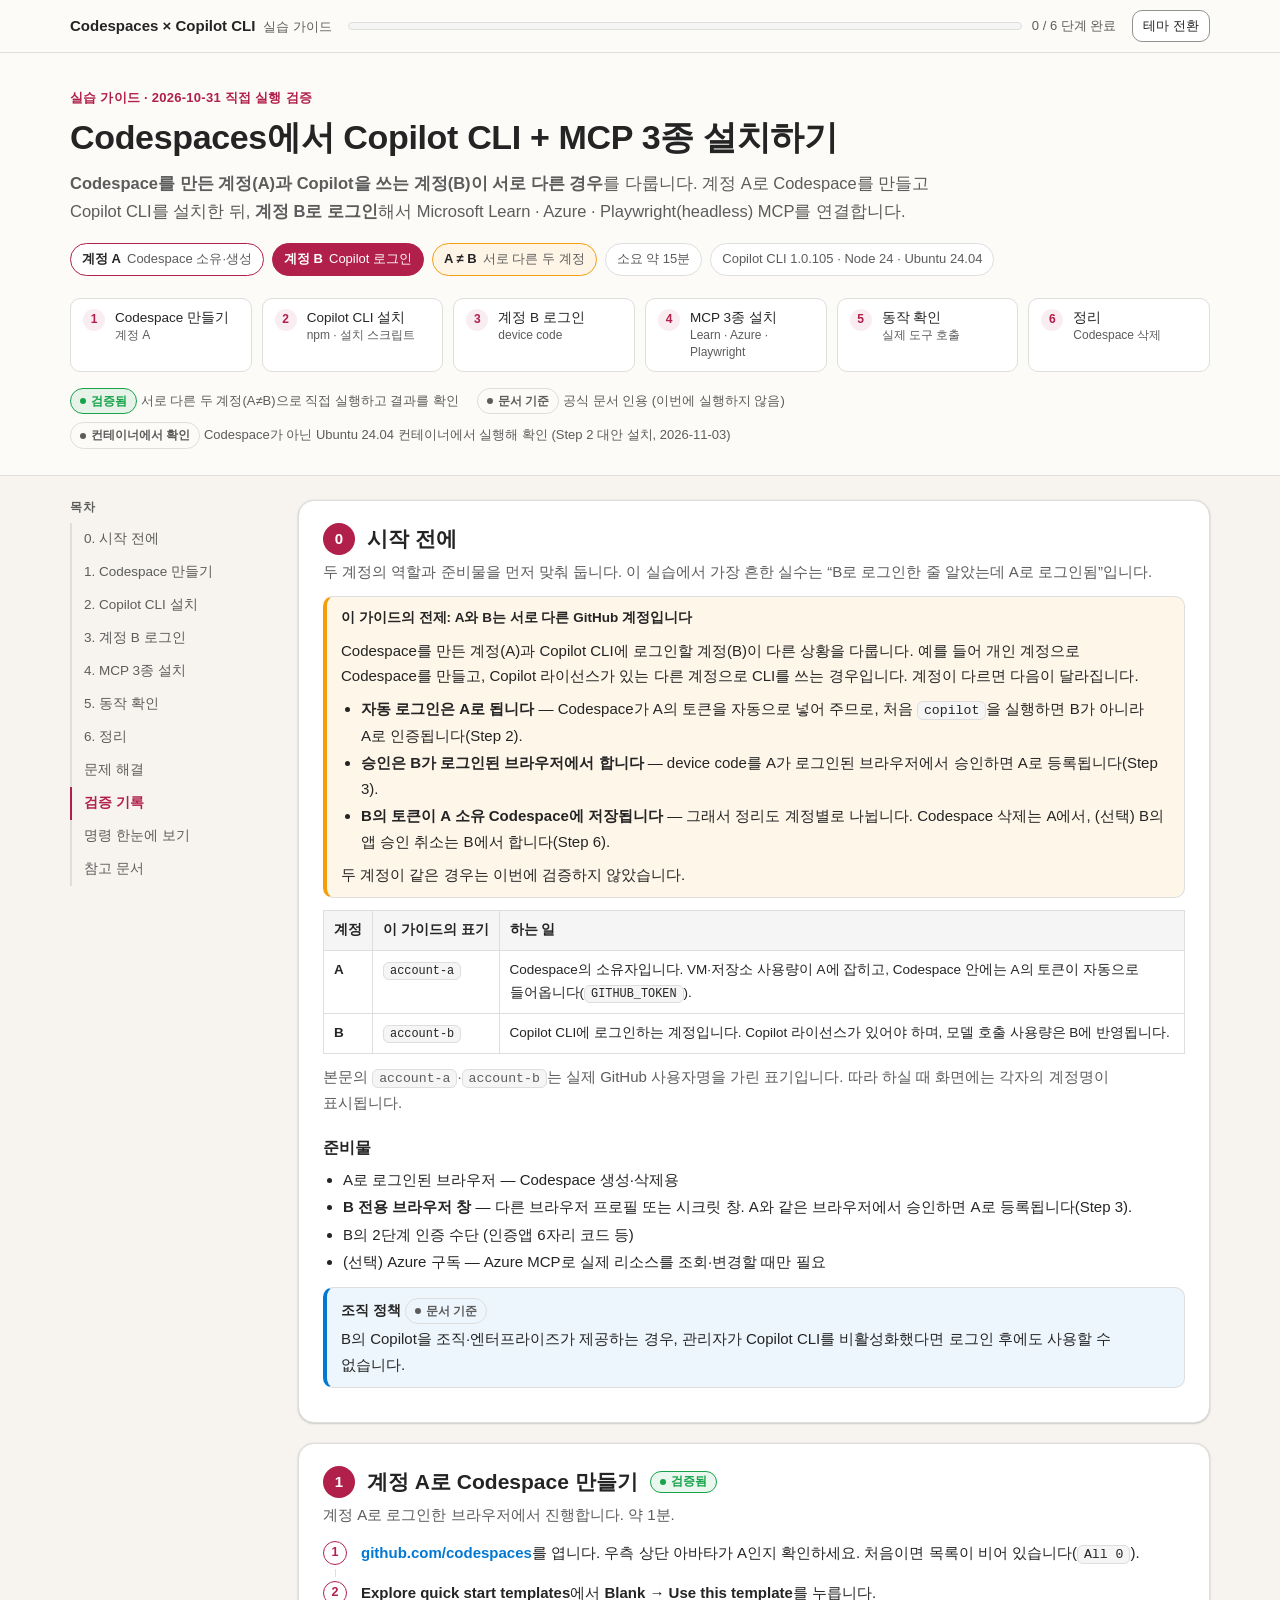
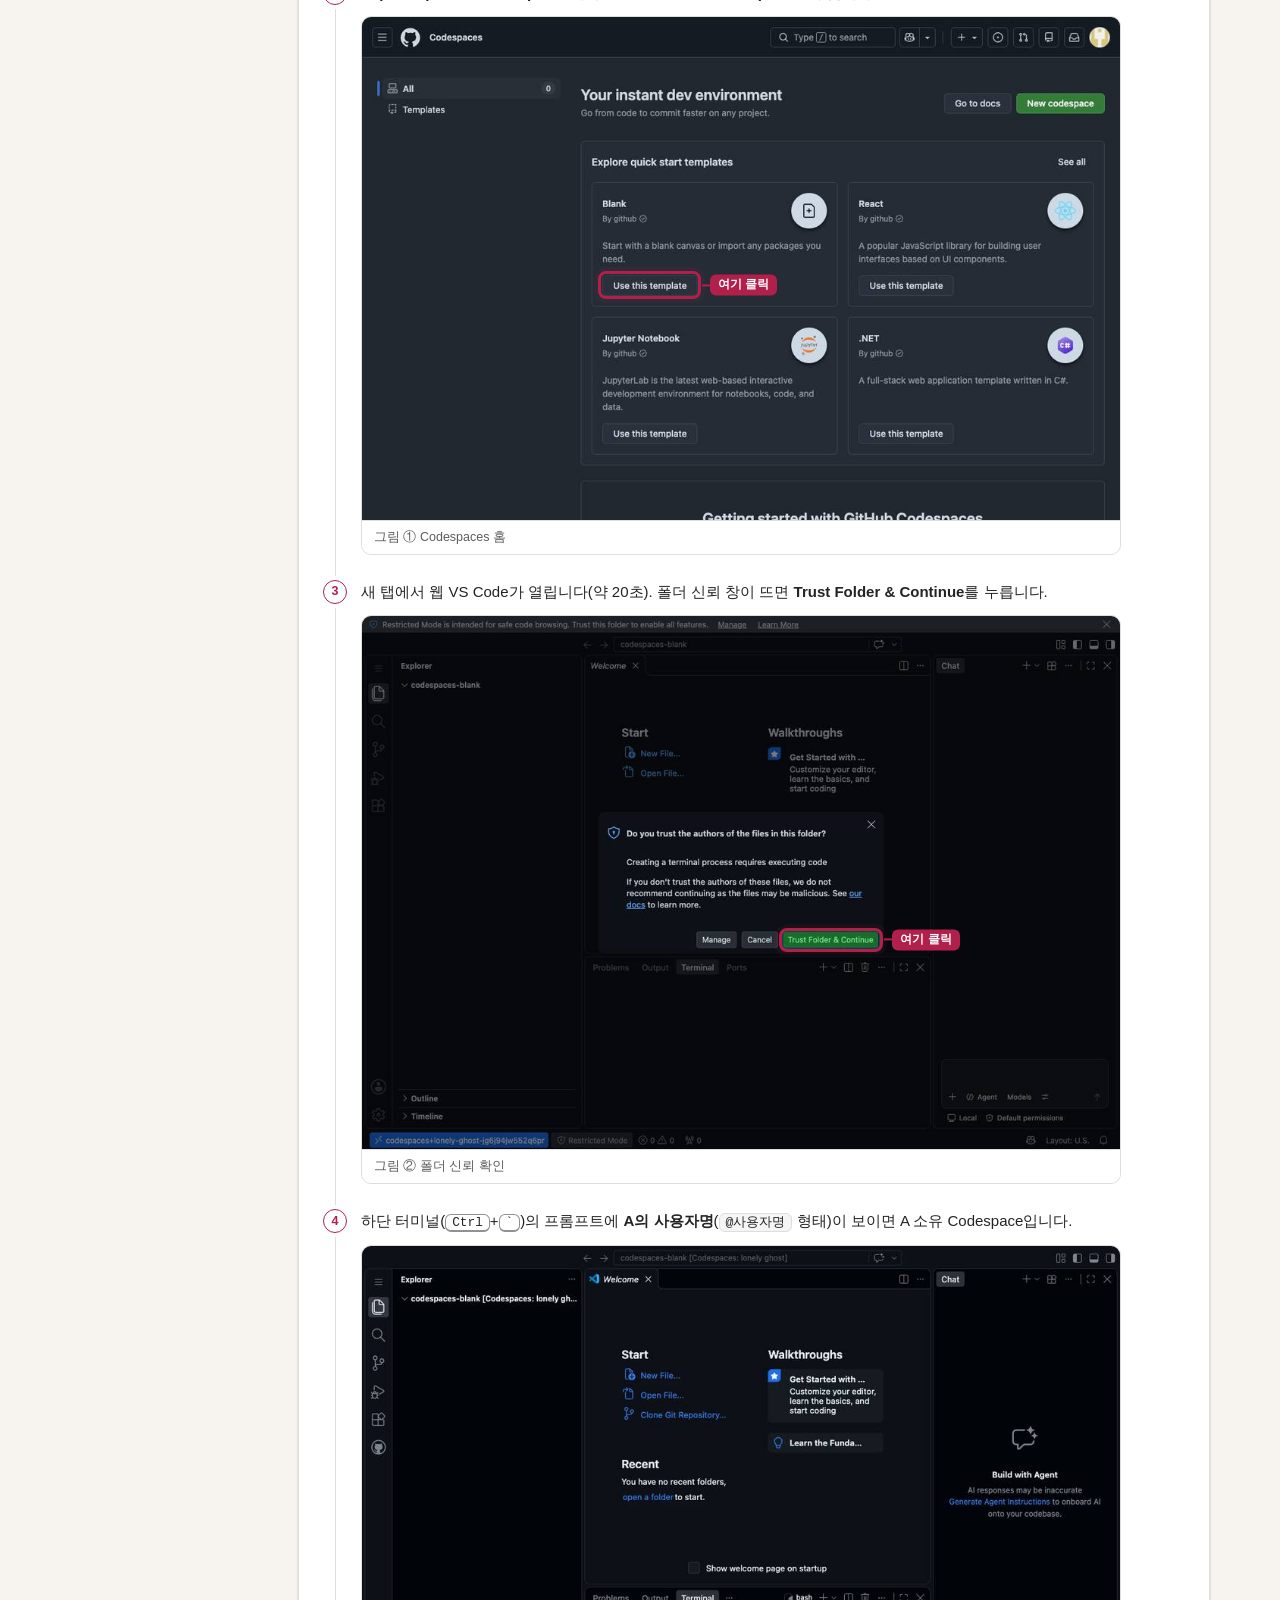
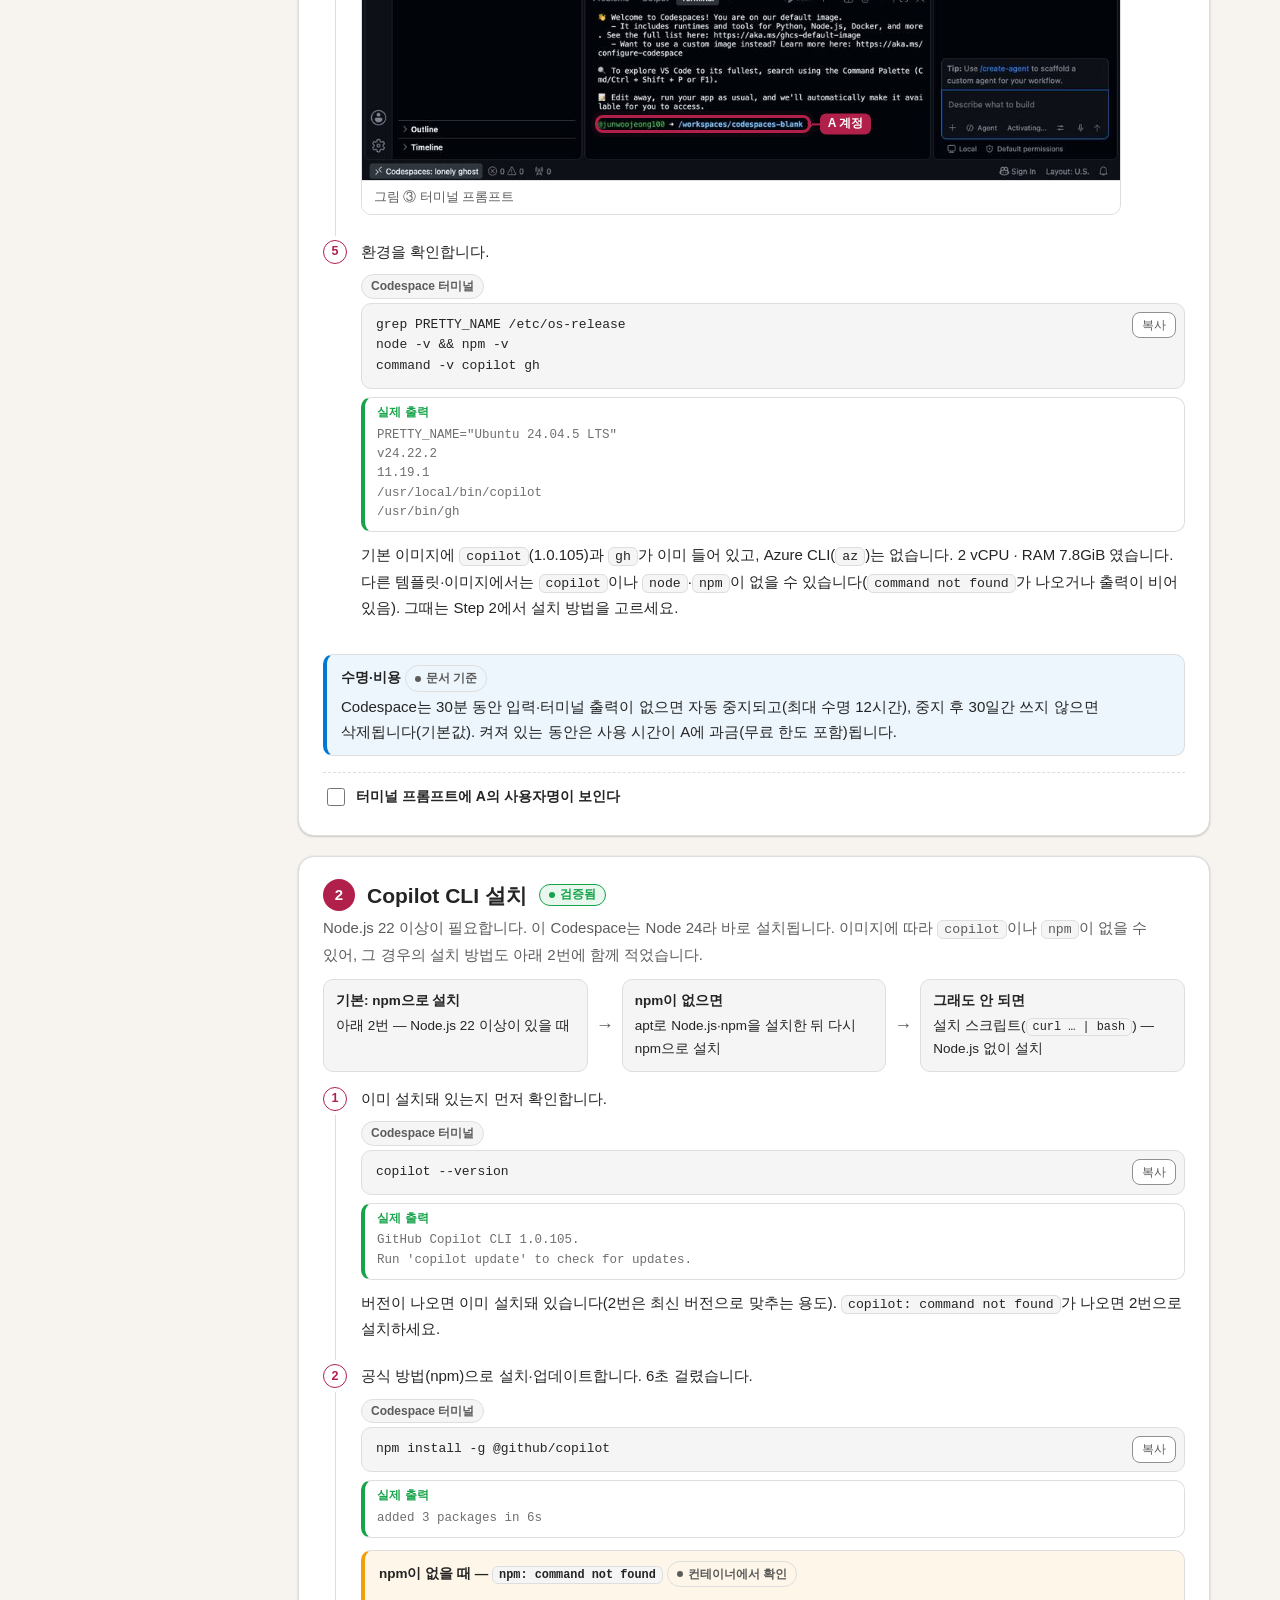
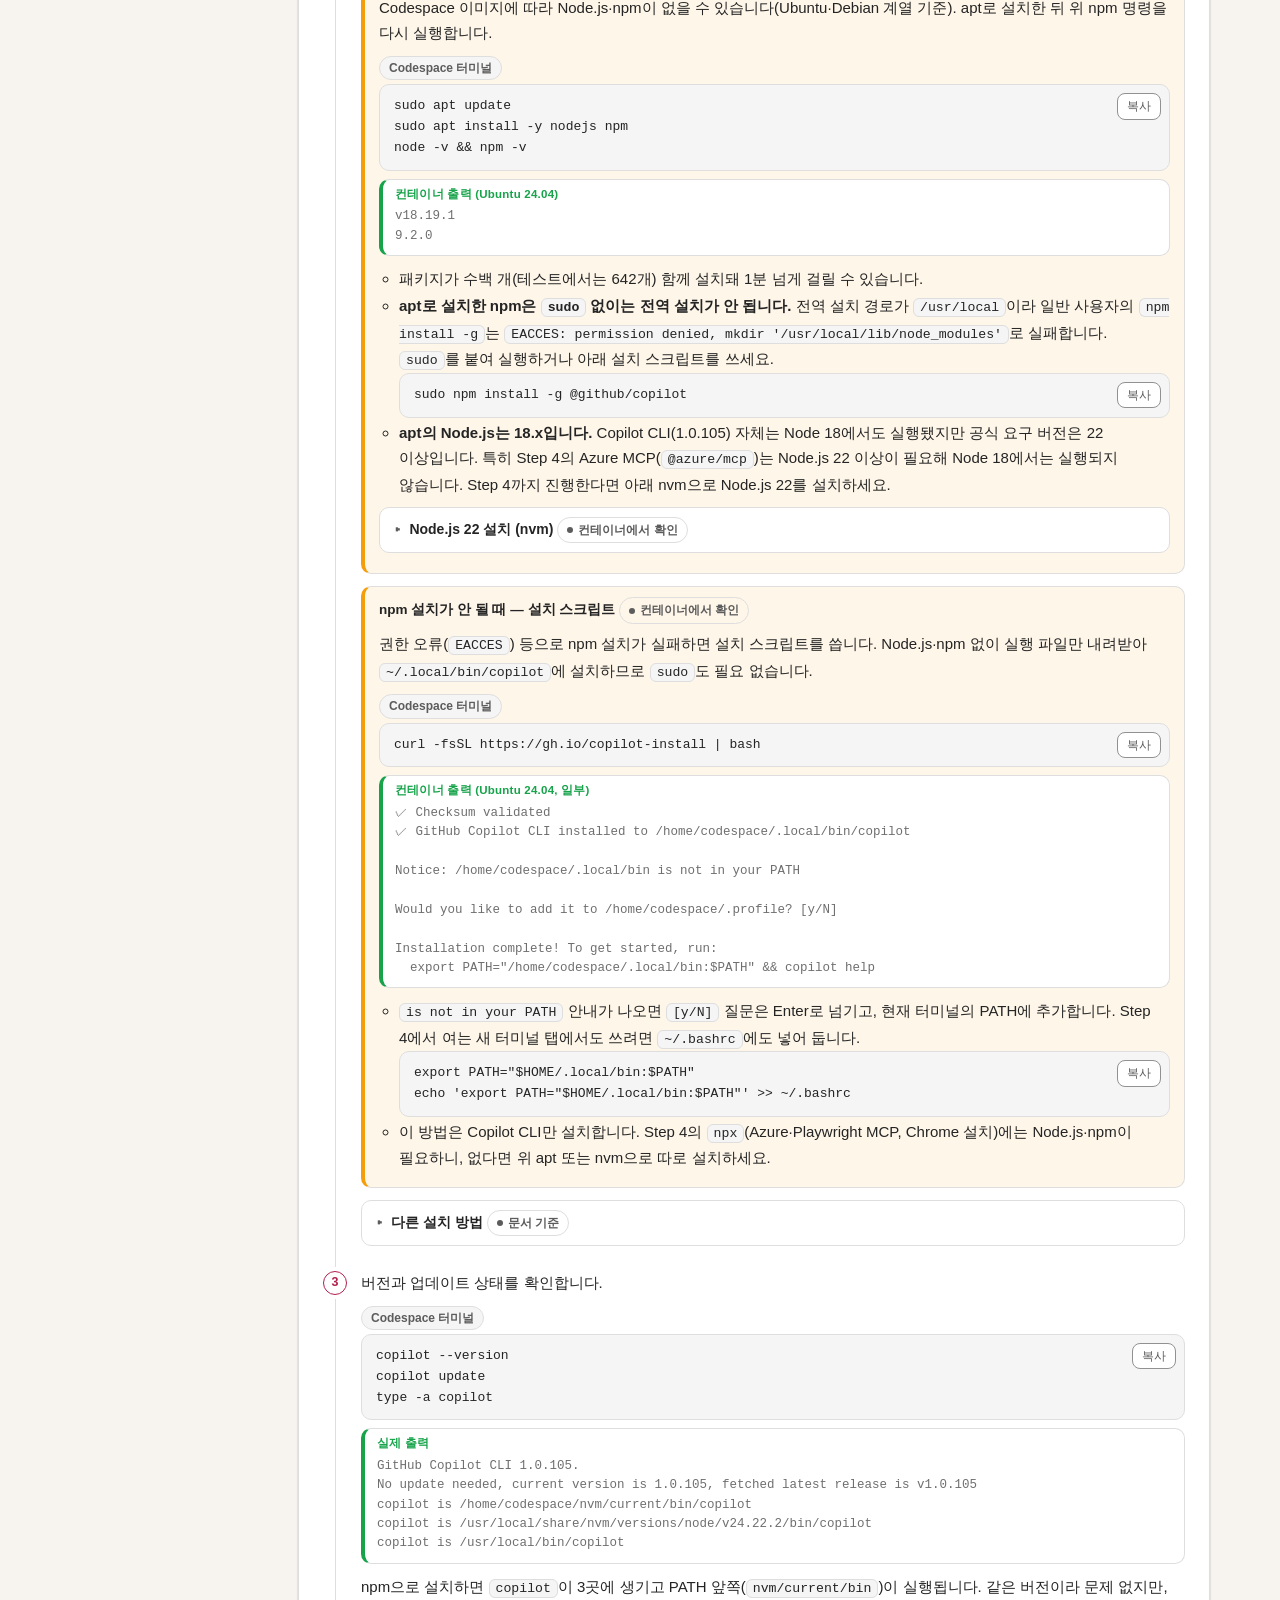
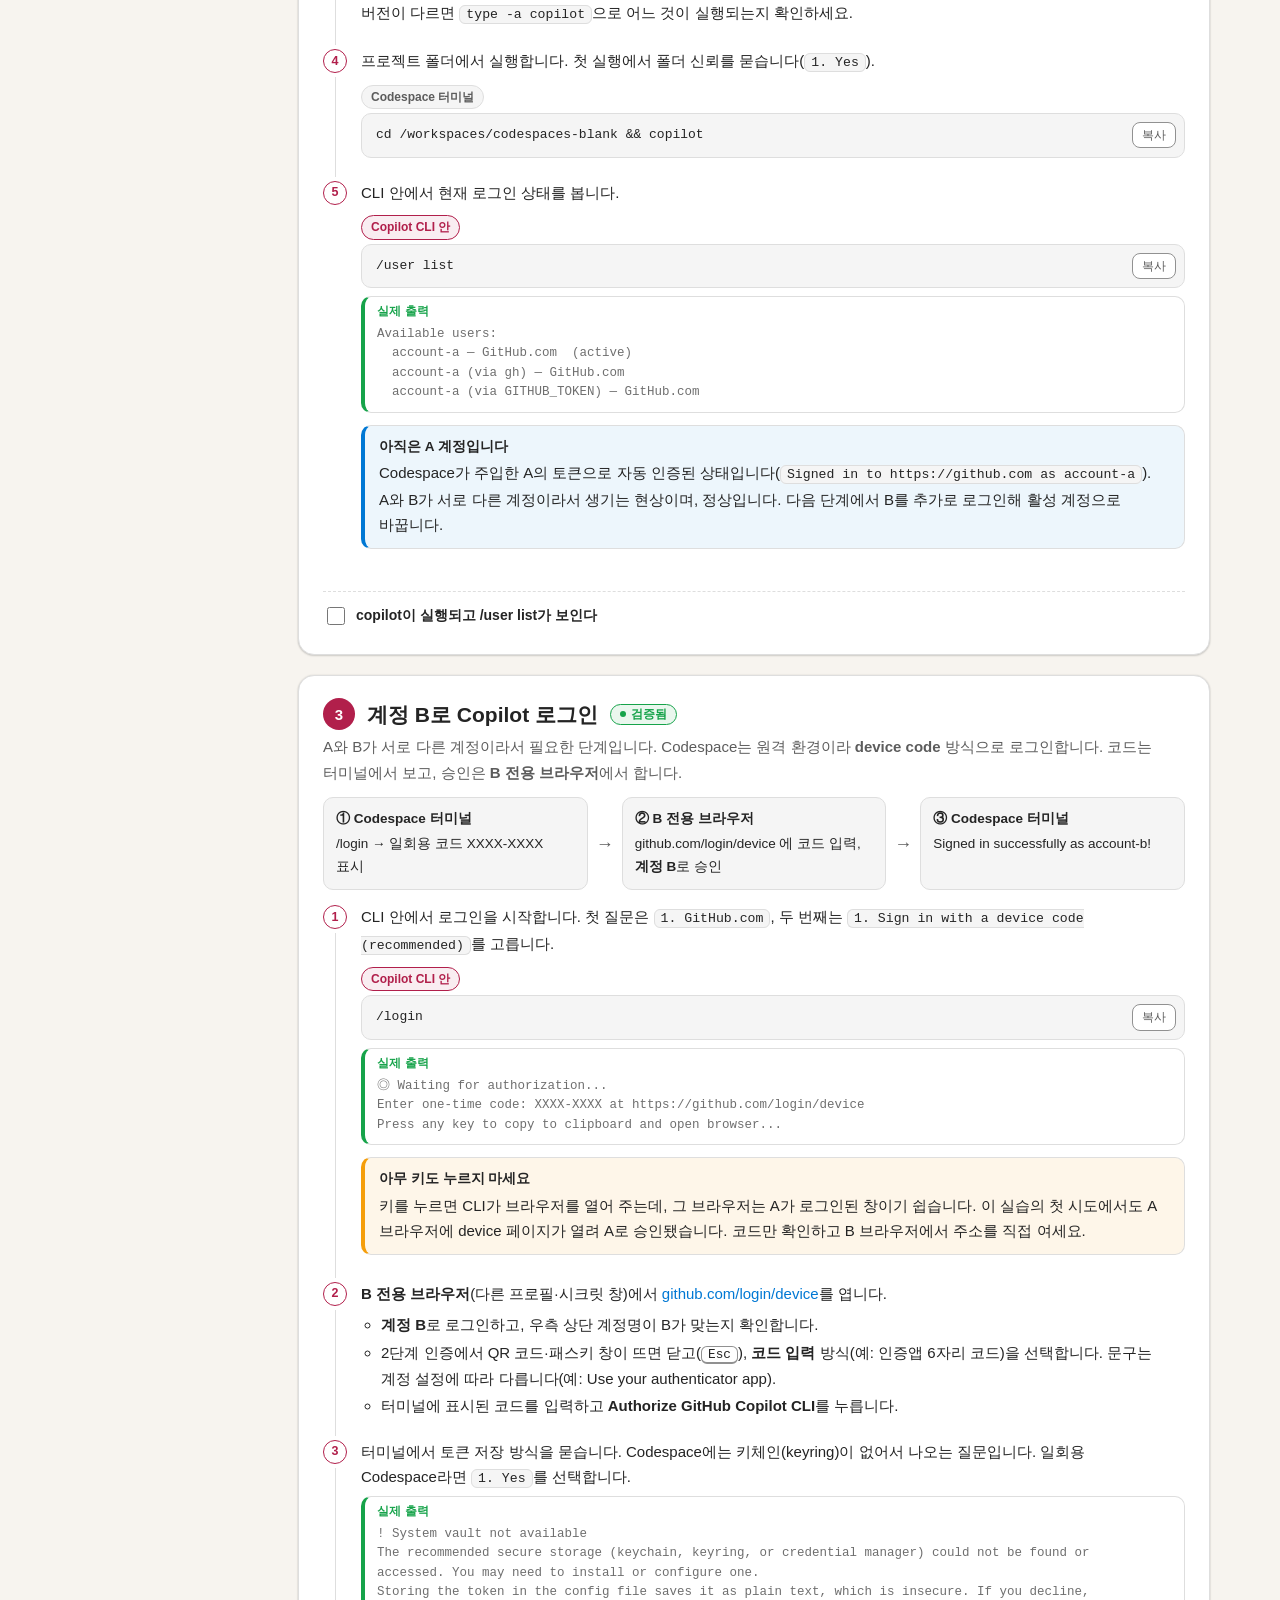
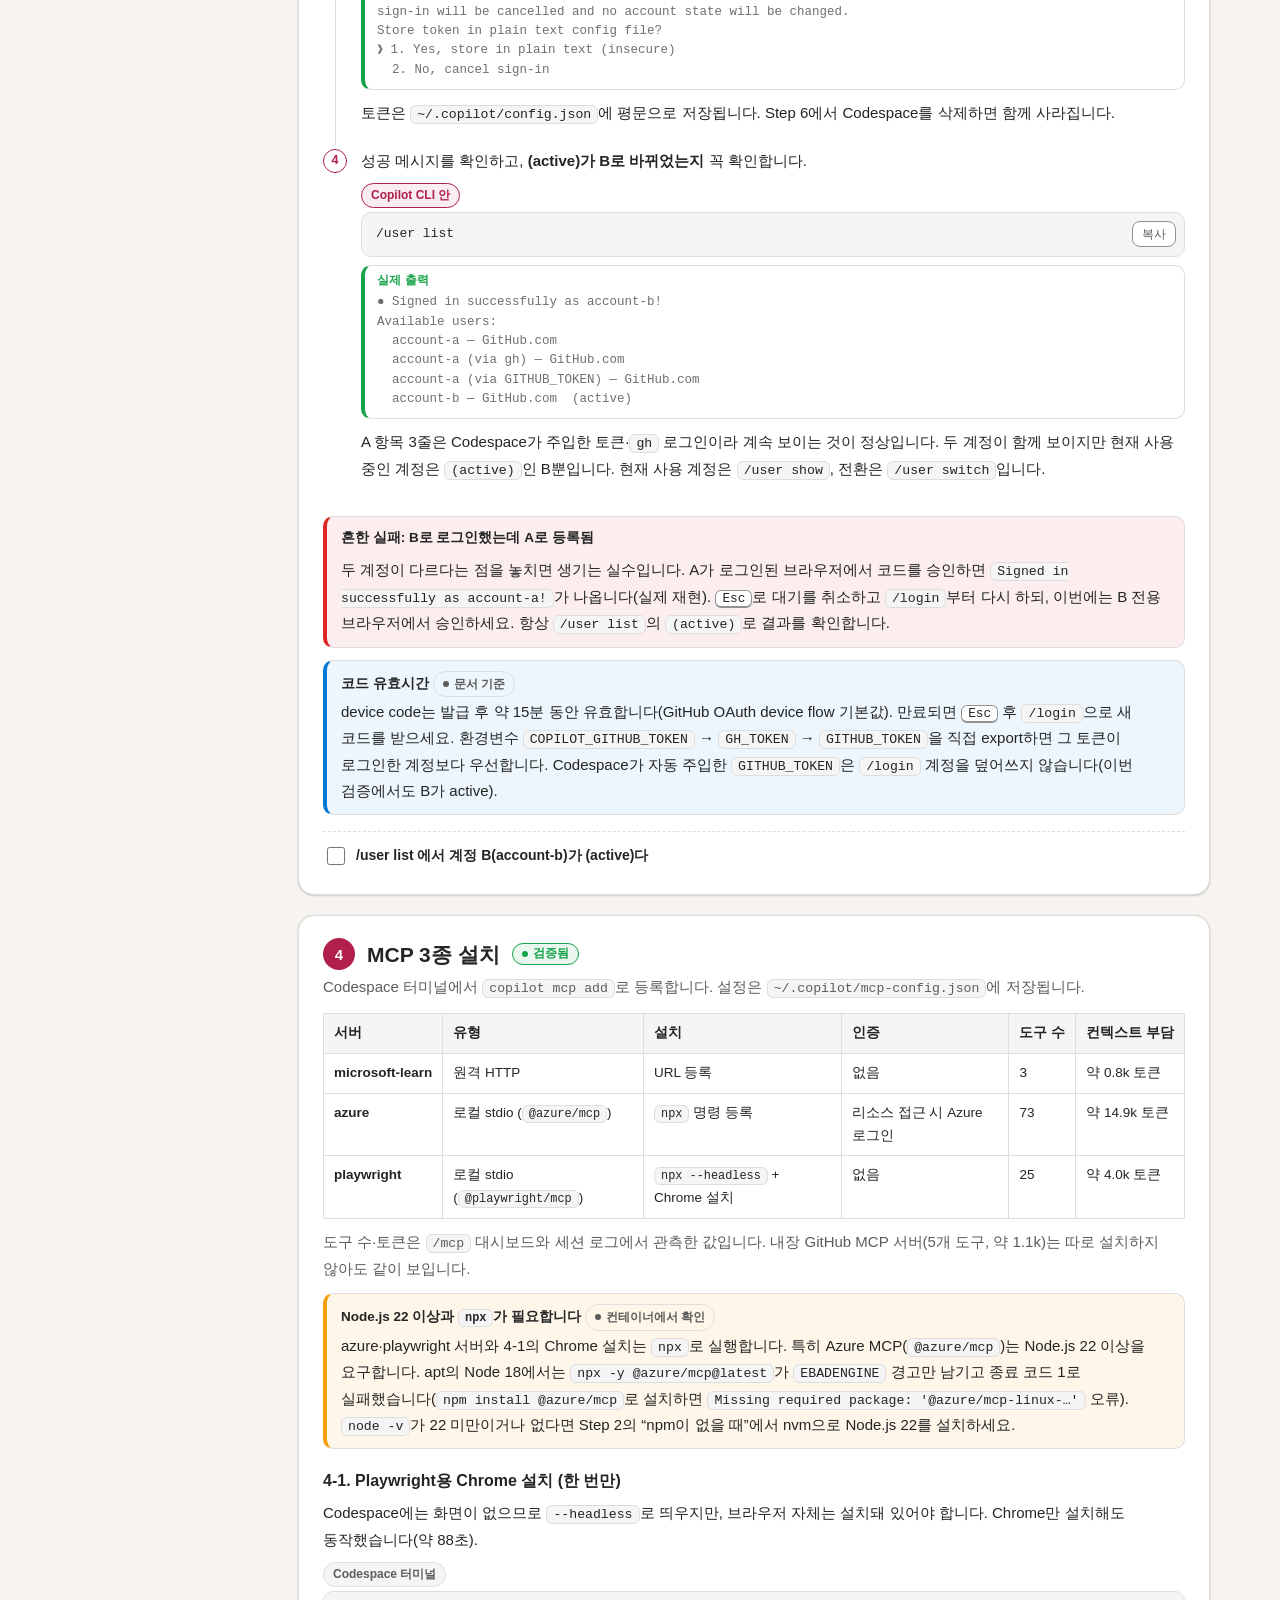
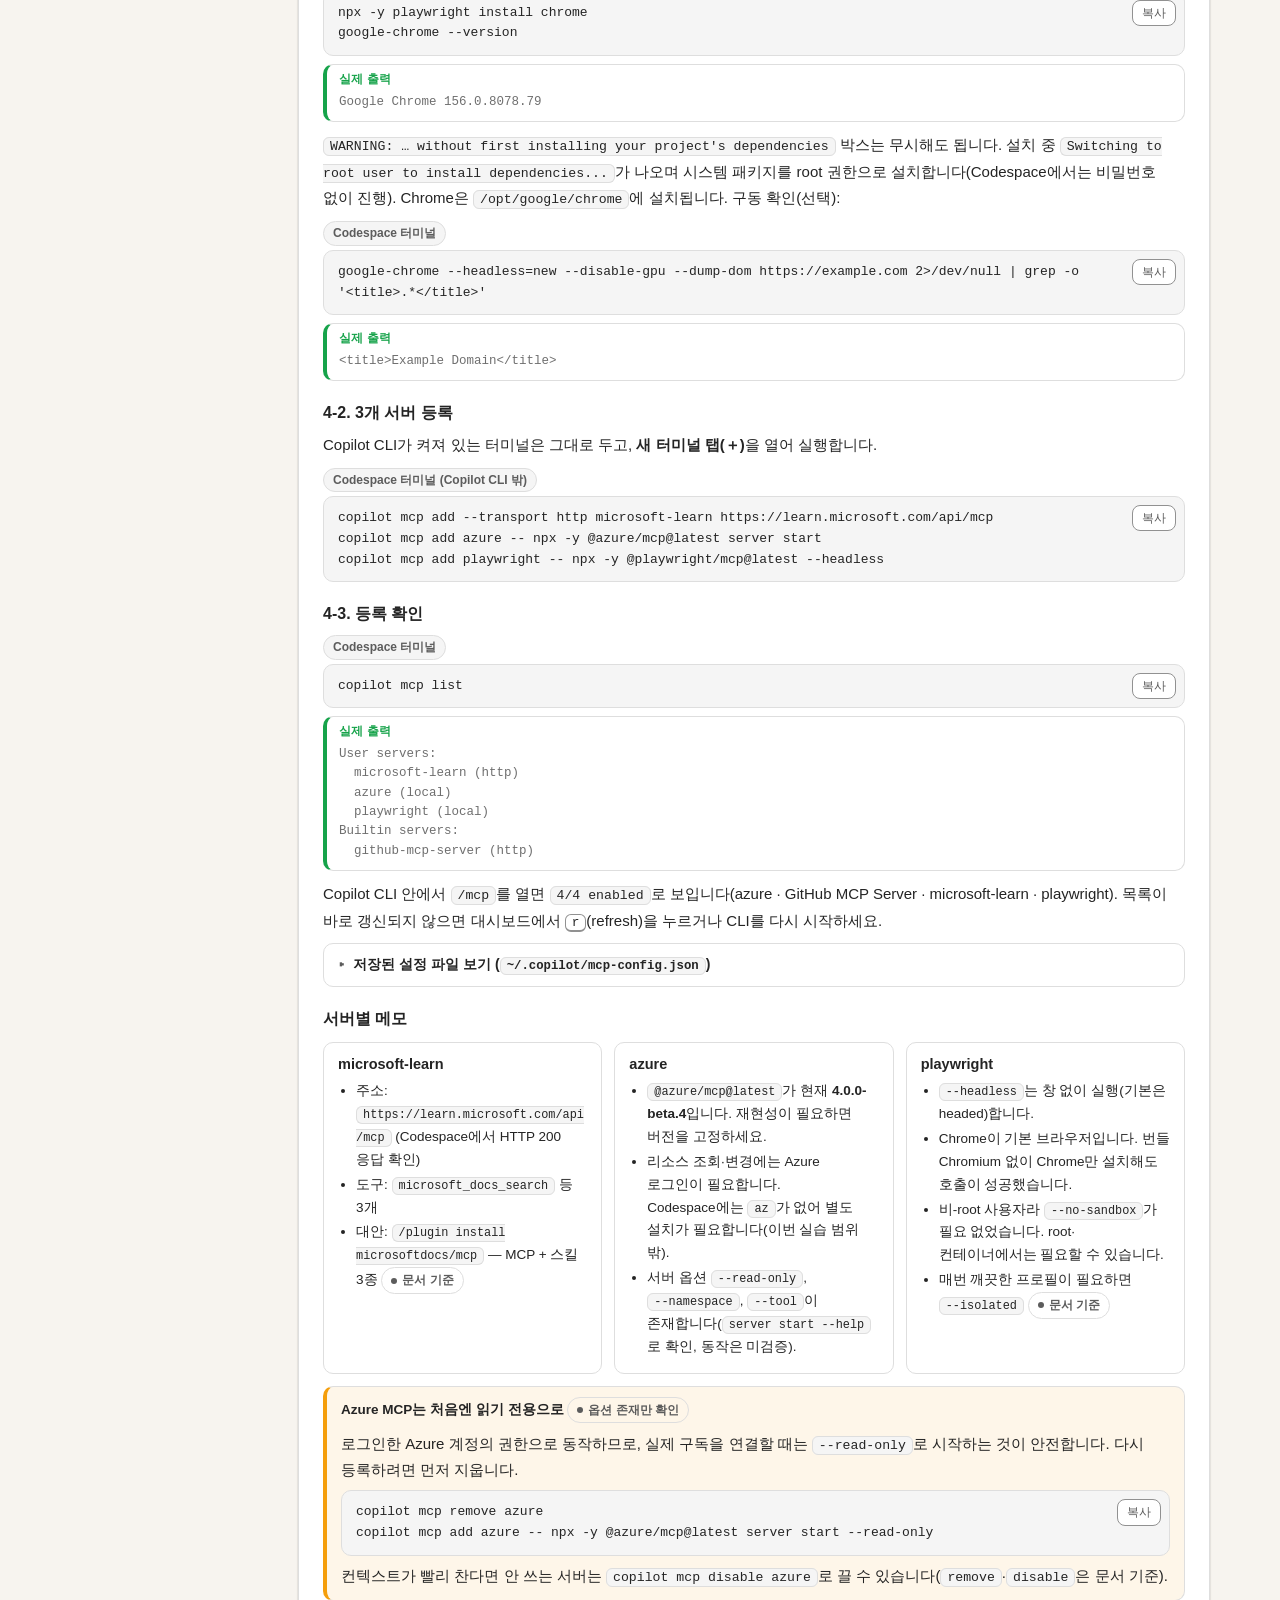
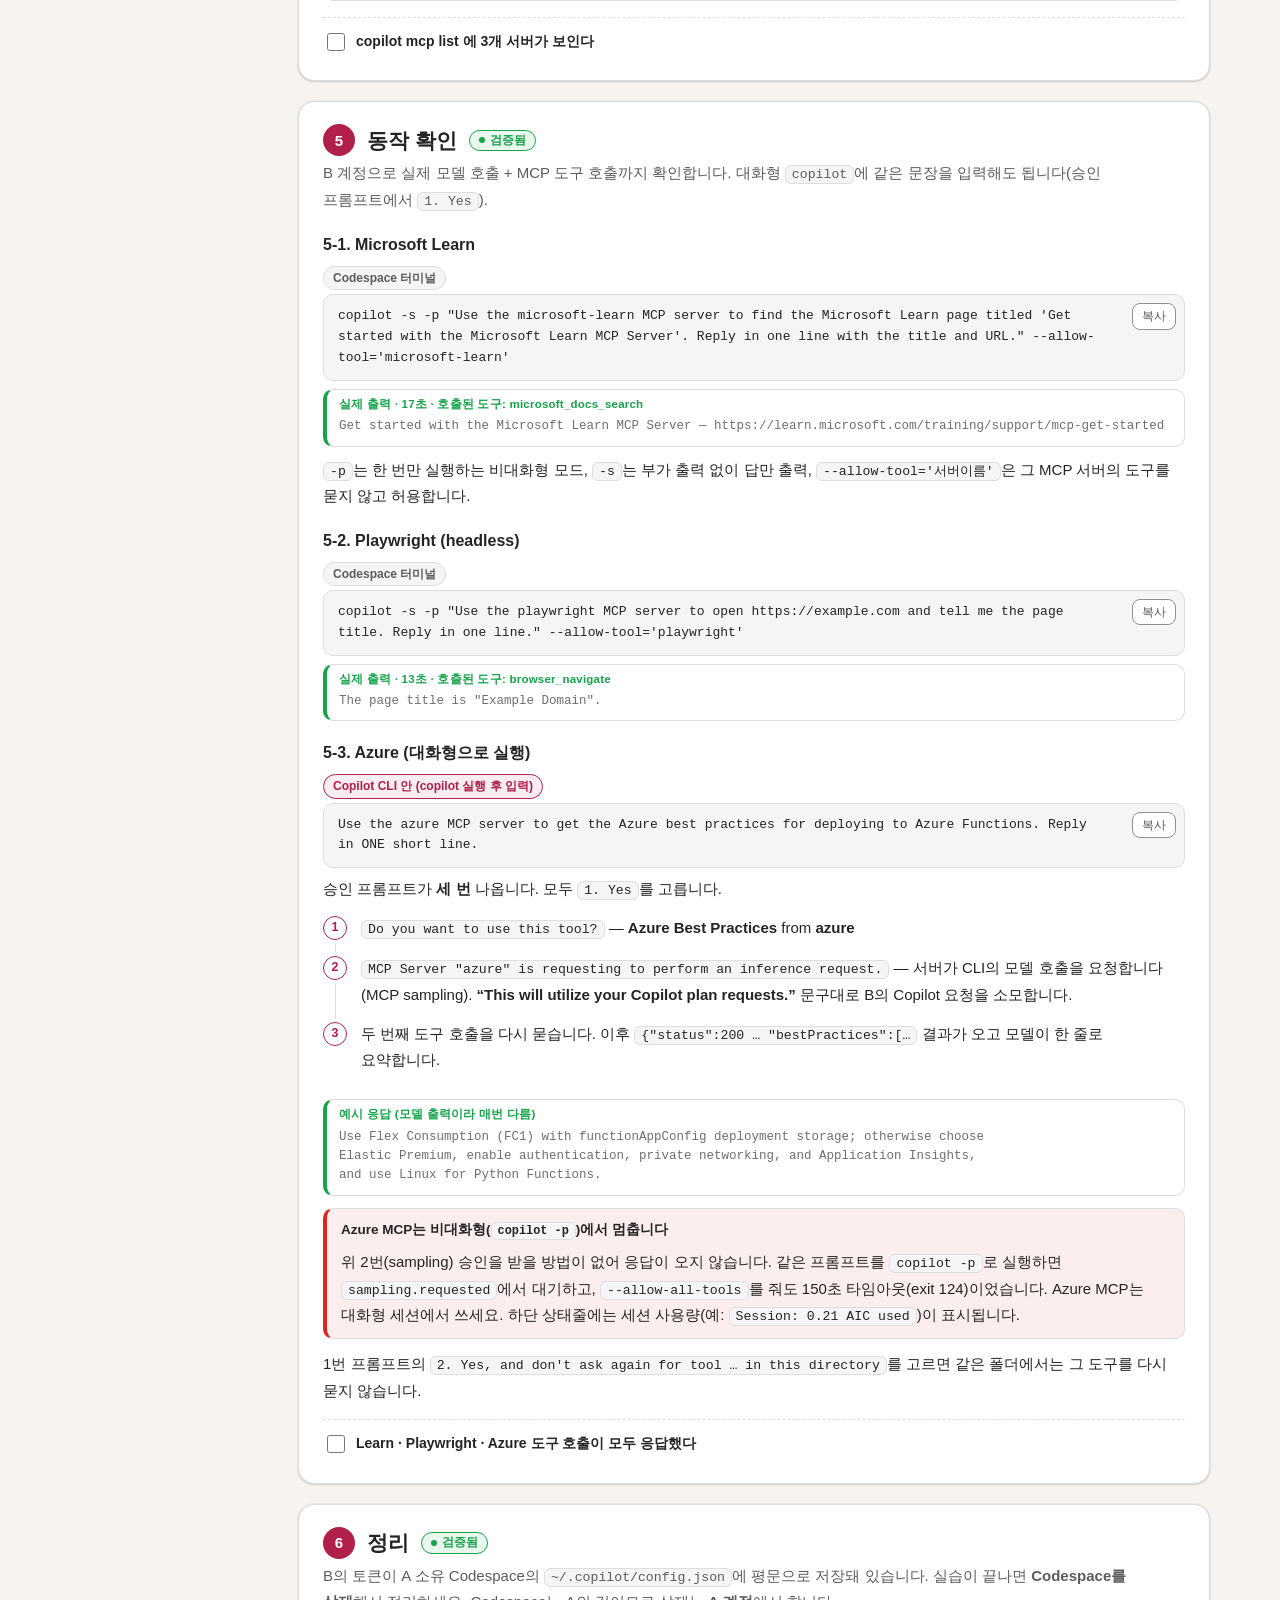
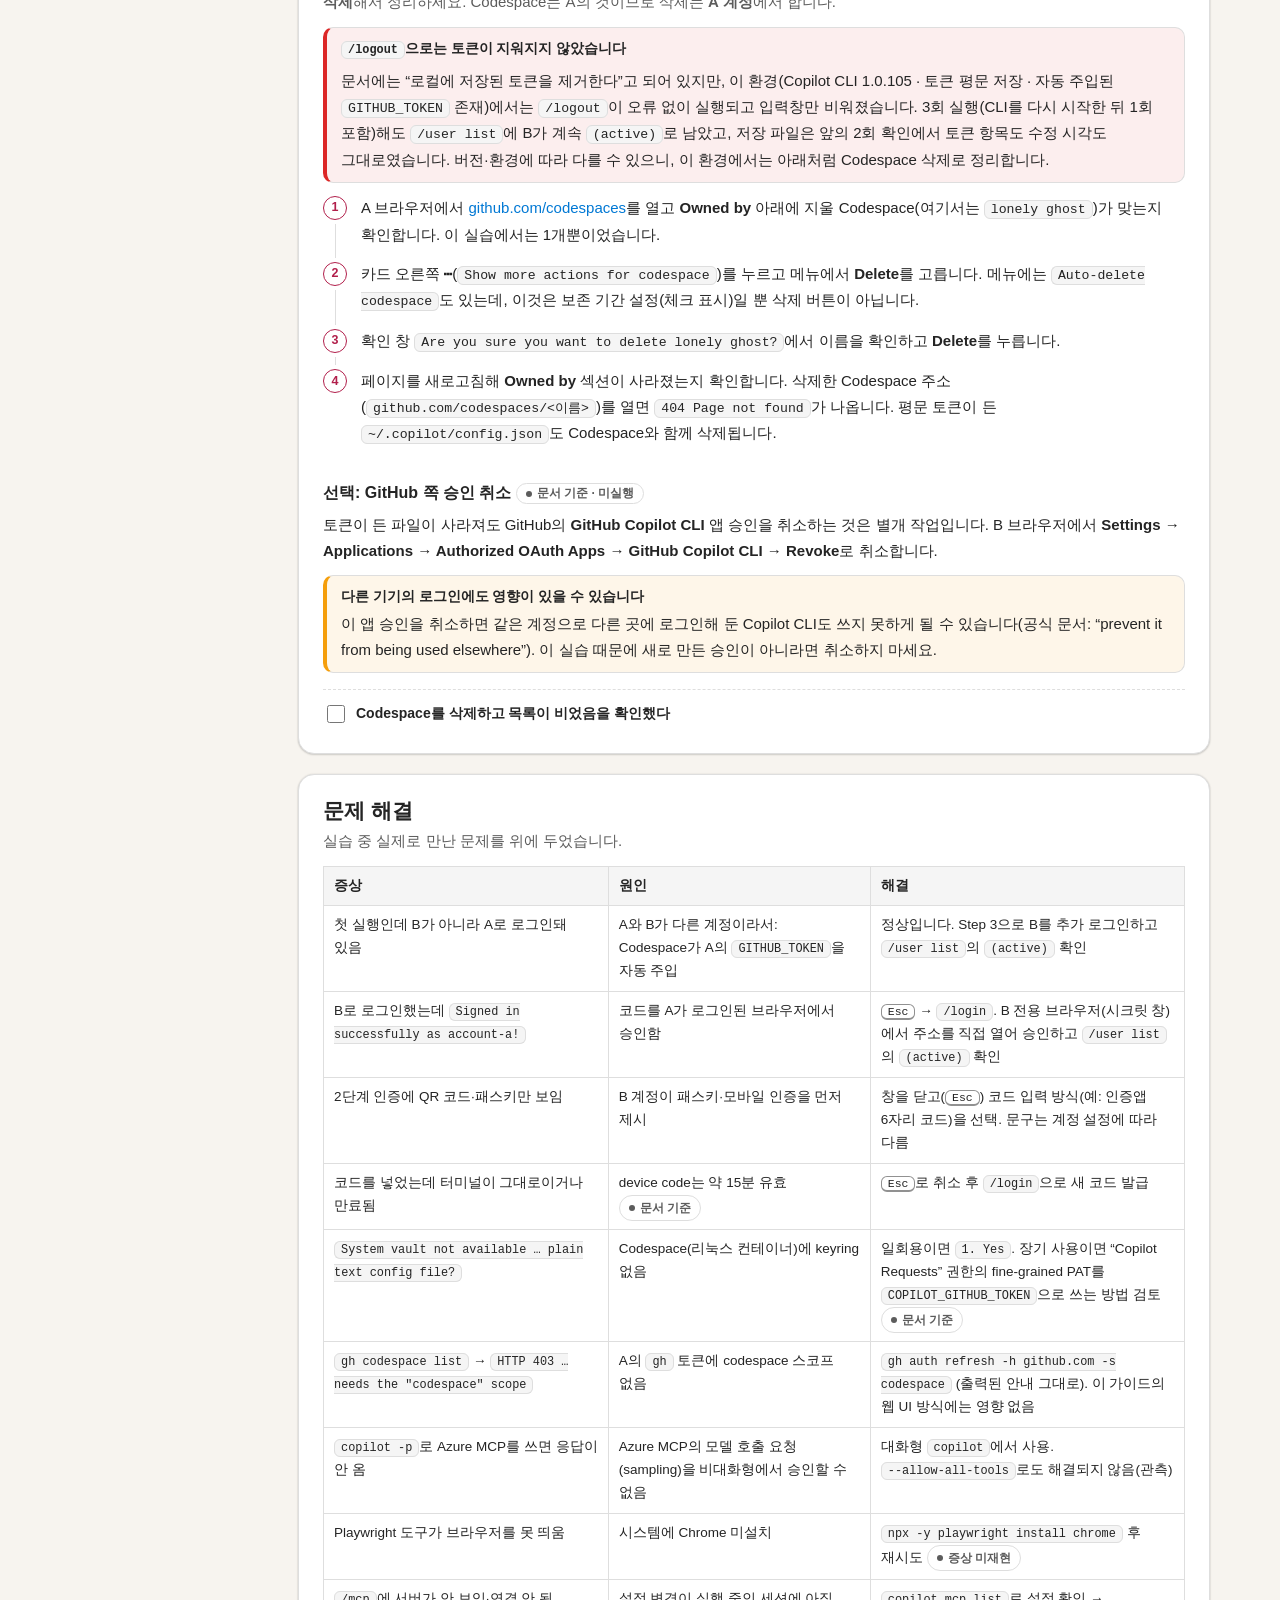
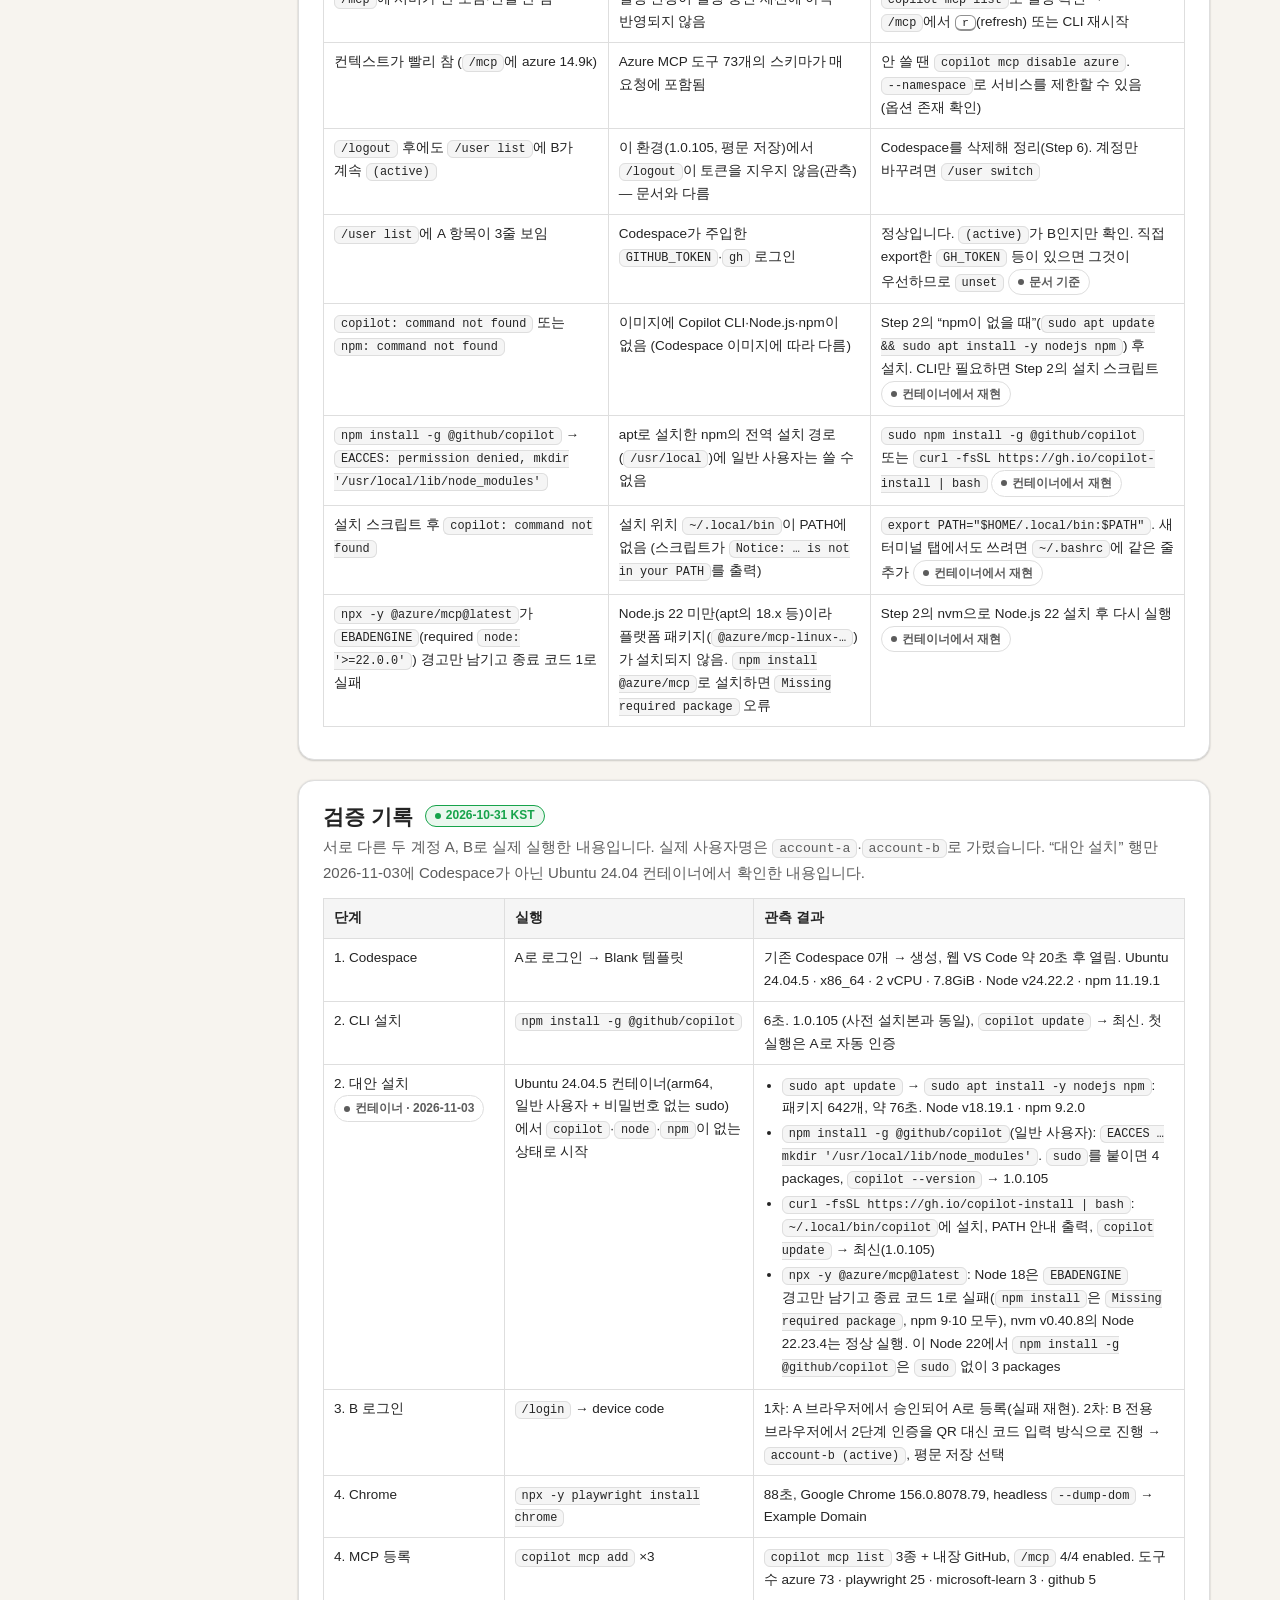
==== commit 4f1c8708: "Add fallback install steps for Codespaces without Node.js/npm Step 2 now covers Codespaces where cop" ====
--- a/github-copilot-cli-codespaces.html
+++ b/github-copilot-cli-codespaces.html
@@ -270,7 +270,7 @@
   </div>
   <ol class="stepper">
     <li><a href="#step1"><span>Codespace 만들기<small>계정 A</small></span></a></li>
-    <li><a href="#step2"><span>Copilot CLI 설치<small>npm</small></span></a></li>
+    <li><a href="#step2"><span>Copilot CLI 설치<small>npm · 설치 스크립트</small></span></a></li>
     <li><a href="#step3"><span>계정 B 로그인<small>device code</small></span></a></li>
     <li><a href="#step4"><span>MCP 3종 설치<small>Learn · Azure · Playwright</small></span></a></li>
     <li><a href="#step5"><span>동작 확인<small>실제 도구 호출</small></span></a></li>
@@ -279,6 +279,7 @@
   <div class="legend">
     <span><span class="badge ok">검증됨</span> 서로 다른 두 계정(A≠B)으로 직접 실행하고 결과를 확인</span>
     <span><span class="badge">문서 기준</span> 공식 문서 인용 (이번에 실행하지 않음)</span>
+    <span><span class="badge">컨테이너에서 확인</span> Codespace가 아닌 Ubuntu 24.04 컨테이너에서 실행해 확인 (Step 2 대안 설치, 2026-11-03)</span>
   </div>
 </div></header>
 
@@ -367,7 +368,7 @@
 11.19.1
 /usr/local/bin/copilot
 /usr/bin/gh</pre></div>
-      <p>기본 이미지에 <code>copilot</code>(1.0.105)과 <code>gh</code>가 이미 들어 있고, Azure CLI(<code>az</code>)는 없습니다. 2 vCPU · RAM 7.8GiB 였습니다.</p>
+      <p>기본 이미지에 <code>copilot</code>(1.0.105)과 <code>gh</code>가 이미 들어 있고, Azure CLI(<code>az</code>)는 없습니다. 2 vCPU · RAM 7.8GiB 였습니다. 다른 템플릿·이미지에서는 <code>copilot</code>이나 <code>node</code>·<code>npm</code>이 없을 수 있습니다(<code>command not found</code>가 나오거나 출력이 비어 있음). 그때는 Step 2에서 설치 방법을 고르세요.</p>
     </li>
   </ol>
   <div class="note"><strong>수명·비용 <span class="badge">문서 기준</span></strong>Codespace는 30분 동안 입력·터미널 출력이 없으면 자동 중지되고(최대 수명 12시간), 중지 후 30일간 쓰지 않으면 삭제됩니다(기본값). 켜져 있는 동안은 사용 시간이 A에 과금(무료 한도 포함)됩니다.</div>
@@ -377,23 +378,75 @@
 <!-- 2 -->
 <section class="card" id="step2">
   <h2><span class="num">2</span>Copilot CLI 설치 <span class="badge ok">검증됨</span></h2>
-  <p class="sub">Node.js 22 이상이 필요합니다. 이 Codespace는 Node 24라 바로 설치됩니다.</p>
+  <p class="sub">Node.js 22 이상이 필요합니다. 이 Codespace는 Node 24라 바로 설치됩니다. 이미지에 따라 <code>copilot</code>이나 <code>npm</code>이 없을 수 있어, 그 경우의 설치 방법도 아래 2번에 함께 적었습니다.</p>
+  <div class="flow">
+    <div><b>기본: npm으로 설치</b>아래 2번 — Node.js 22 이상이 있을 때</div><span>→</span>
+    <div><b>npm이 없으면</b>apt로 Node.js·npm을 설치한 뒤 다시 npm으로 설치</div><span>→</span>
+    <div><b>그래도 안 되면</b>설치 스크립트(<code>curl … | bash</code>) — Node.js 없이 설치</div>
+  </div>
   <ol class="steps">
     <li>이미 설치돼 있는지 먼저 확인합니다.
       <div class="blk"><span class="where">Codespace 터미널</span>
 <div class="cmd"><button class="copy" type="button">복사</button><pre><code>copilot --version</code></pre></div></div>
       <div class="out"><div class="lab">실제 출력</div><pre>GitHub Copilot CLI 1.0.105.
 Run 'copilot update' to check for updates.</pre></div>
+      <p>버전이 나오면 이미 설치돼 있습니다(2번은 최신 버전으로 맞추는 용도). <code>copilot: command not found</code>가 나오면 2번으로 설치하세요.</p>
     </li>
     <li>공식 방법(npm)으로 설치·업데이트합니다. 6초 걸렸습니다.
       <div class="blk"><span class="where">Codespace 터미널</span>
 <div class="cmd"><button class="copy" type="button">복사</button><pre><code>npm install -g @github/copilot</code></pre></div></div>
       <div class="out"><div class="lab">실제 출력</div><pre>added 3 packages in 6s</pre></div>
+      <div class="note warn"><strong>npm이 없을 때 — <code>npm: command not found</code> <span class="badge">컨테이너에서 확인</span></strong>
+        <p>Codespace 이미지에 따라 Node.js·npm이 없을 수 있습니다(Ubuntu·Debian 계열 기준). apt로 설치한 뒤 위 npm 명령을 다시 실행합니다.</p>
+        <div class="blk"><span class="where">Codespace 터미널</span>
+<div class="cmd"><button class="copy" type="button">복사</button><pre><code>sudo apt update
+sudo apt install -y nodejs npm
+node -v &amp;&amp; npm -v</code></pre></div></div>
+        <div class="out"><div class="lab">컨테이너 출력 (Ubuntu 24.04)</div><pre>v18.19.1
+9.2.0</pre></div>
+        <ul>
+          <li>패키지가 수백 개(테스트에서는 642개) 함께 설치돼 1분 넘게 걸릴 수 있습니다.</li>
+          <li><b>apt로 설치한 npm은 <code>sudo</code> 없이는 전역 설치가 안 됩니다.</b> 전역 설치 경로가 <code>/usr/local</code>이라 일반 사용자의 <code>npm install -g</code>는 <code>EACCES: permission denied, mkdir '/usr/local/lib/node_modules'</code>로 실패합니다. <code>sudo</code>를 붙여 실행하거나 아래 설치 스크립트를 쓰세요.
+            <div class="cmd"><button class="copy" type="button">복사</button><pre><code>sudo npm install -g @github/copilot</code></pre></div></li>
+          <li><b>apt의 Node.js는 18.x입니다.</b> Copilot CLI(1.0.105) 자체는 Node 18에서도 실행됐지만 공식 요구 버전은 22 이상입니다. 특히 Step 4의 Azure MCP(<code>@azure/mcp</code>)는 Node.js 22 이상이 필요해 Node 18에서는 실행되지 않습니다. Step 4까지 진행한다면 아래 nvm으로 Node.js 22를 설치하세요.</li>
+        </ul>
+        <details><summary>Node.js 22 설치 (nvm) <span class="badge">컨테이너에서 확인</span></summary><div class="in">
+<p>nvm은 홈 디렉터리에 설치되어 <code>sudo</code> 없이 <code>npm install -g</code>도 됩니다. 이미 apt로 Node.js를 설치했어도 nvm의 Node가 앞서 적용됩니다.</p>
+<div class="cmd"><button class="copy" type="button">복사</button><pre><code>curl -fsSL https://raw.githubusercontent.com/nvm-sh/nvm/v0.40.8/install.sh | bash
+. "$HOME/.nvm/nvm.sh"
+nvm install 22
+node -v &amp;&amp; npm -v
+npm install -g @github/copilot</code></pre></div>
+<div class="out"><div class="lab">컨테이너 출력 (일부)</div><pre>Now using node v22.23.4 (npm v10.9.9)
+v22.23.4
+10.9.9
+added 3 packages in 6s</pre></div>
+        </div></details>
+      </div>
+      <div class="note warn"><strong>npm 설치가 안 될 때 — 설치 스크립트 <span class="badge">컨테이너에서 확인</span></strong>
+        <p>권한 오류(<code>EACCES</code>) 등으로 npm 설치가 실패하면 설치 스크립트를 씁니다. Node.js·npm 없이 실행 파일만 내려받아 <code>~/.local/bin/copilot</code>에 설치하므로 <code>sudo</code>도 필요 없습니다.</p>
+        <div class="blk"><span class="where">Codespace 터미널</span>
+<div class="cmd"><button class="copy" type="button">복사</button><pre><code>curl -fsSL https://gh.io/copilot-install | bash</code></pre></div></div>
+        <div class="out"><div class="lab">컨테이너 출력 (Ubuntu 24.04, 일부)</div><pre>✓ Checksum validated
+✓ GitHub Copilot CLI installed to /home/codespace/.local/bin/copilot
+
+Notice: /home/codespace/.local/bin is not in your PATH
+
+Would you like to add it to /home/codespace/.profile? [y/N]
+
+Installation complete! To get started, run:
+  export PATH="/home/codespace/.local/bin:$PATH" && copilot help</pre></div>
+        <ul>
+          <li><code>is not in your PATH</code> 안내가 나오면 <code>[y/N]</code> 질문은 Enter로 넘기고, 현재 터미널의 PATH에 추가합니다. Step 4에서 여는 새 터미널 탭에서도 쓰려면 <code>~/.bashrc</code>에도 넣어 둡니다.
+            <div class="cmd"><button class="copy" type="button">복사</button><pre><code>export PATH="$HOME/.local/bin:$PATH"
+echo 'export PATH="$HOME/.local/bin:$PATH"' &gt;&gt; ~/.bashrc</code></pre></div></li>
+          <li>이 방법은 Copilot CLI만 설치합니다. Step 4의 <code>npx</code>(Azure·Playwright MCP, Chrome 설치)에는 Node.js·npm이 필요하니, 없다면 위 apt 또는 nvm으로 따로 설치하세요.</li>
+        </ul>
+      </div>
       <details><summary>다른 설치 방법 <span class="badge">문서 기준</span></summary><div class="in">
 <p>OS에 맞는 한 줄만 실행하세요.</p>
 <div class="cmd nocopy"><pre><code>brew install --cask copilot-cli                    <span class="c"># macOS / Linux (Homebrew)</span>
-winget install GitHub.Copilot                      <span class="c"># Windows</span>
-curl -fsSL https://gh.io/copilot-install | bash    <span class="c"># macOS / Linux 설치 스크립트</span></code></pre></div>
+winget install GitHub.Copilot                      <span class="c"># Windows</span></code></pre></div>
       </div></details>
     </li>
     <li>버전과 업데이트 상태를 확인합니다.
@@ -492,6 +545,7 @@
     </tbody>
   </table></div>
   <p class="sub">도구 수·토큰은 <code>/mcp</code> 대시보드와 세션 로그에서 관측한 값입니다. 내장 GitHub MCP 서버(5개 도구, 약 1.1k)는 따로 설치하지 않아도 같이 보입니다.</p>
+  <div class="note warn"><strong>Node.js 22 이상과 <code>npx</code>가 필요합니다 <span class="badge">컨테이너에서 확인</span></strong>azure·playwright 서버와 4-1의 Chrome 설치는 <code>npx</code>로 실행합니다. 특히 Azure MCP(<code>@azure/mcp</code>)는 Node.js 22 이상을 요구합니다. apt의 Node 18에서는 <code>npx -y @azure/mcp@latest</code>가 <code>EBADENGINE</code> 경고만 남기고 종료 코드 1로 실패했습니다(<code>npm install @azure/mcp</code>로 설치하면 <code>Missing required package: '@azure/mcp-linux-…'</code> 오류). <code>node -v</code>가 22 미만이거나 없다면 Step 2의 “npm이 없을 때”에서 nvm으로 Node.js 22를 설치하세요.</div>
 
   <h3>4-1. Playwright용 Chrome 설치 (한 번만)</h3>
   <p>Codespace에는 화면이 없으므로 <code>--headless</code>로 띄우지만, 브라우저 자체는 설치돼 있어야 합니다. Chrome만 설치해도 동작했습니다(약 88초).</p>
@@ -631,6 +685,10 @@
       <tr><td>컨텍스트가 빨리 참 (<code>/mcp</code>에 azure 14.9k)</td><td>Azure MCP 도구 73개의 스키마가 매 요청에 포함됨</td><td>안 쓸 땐 <code>copilot mcp disable azure</code>. <code>--namespace</code>로 서비스를 제한할 수 있음(옵션 존재 확인)</td></tr>
       <tr><td><code>/logout</code> 후에도 <code>/user list</code>에 B가 계속 <code>(active)</code></td><td>이 환경(1.0.105, 평문 저장)에서 <code>/logout</code>이 토큰을 지우지 않음(관측) — 문서와 다름</td><td>Codespace를 삭제해 정리(Step 6). 계정만 바꾸려면 <code>/user switch</code></td></tr>
       <tr><td><code>/user list</code>에 A 항목이 3줄 보임</td><td>Codespace가 주입한 <code>GITHUB_TOKEN</code>·<code>gh</code> 로그인</td><td>정상입니다. <code>(active)</code>가 B인지만 확인. 직접 export한 <code>GH_TOKEN</code> 등이 있으면 그것이 우선하므로 <code>unset</code> <span class="badge">문서 기준</span></td></tr>
+      <tr><td><code>copilot: command not found</code> 또는 <code>npm: command not found</code></td><td>이미지에 Copilot CLI·Node.js·npm이 없음 (Codespace 이미지에 따라 다름)</td><td>Step 2의 “npm이 없을 때”(<code>sudo apt update &amp;&amp; sudo apt install -y nodejs npm</code>) 후 설치. CLI만 필요하면 Step 2의 설치 스크립트 <span class="badge">컨테이너에서 재현</span></td></tr>
+      <tr><td><code>npm install -g @github/copilot</code> → <code>EACCES: permission denied, mkdir '/usr/local/lib/node_modules'</code></td><td>apt로 설치한 npm의 전역 설치 경로(<code>/usr/local</code>)에 일반 사용자는 쓸 수 없음</td><td><code>sudo npm install -g @github/copilot</code> 또는 <code>curl -fsSL https://gh.io/copilot-install | bash</code> <span class="badge">컨테이너에서 재현</span></td></tr>
+      <tr><td>설치 스크립트 후 <code>copilot: command not found</code></td><td>설치 위치 <code>~/.local/bin</code>이 PATH에 없음 (스크립트가 <code>Notice: … is not in your PATH</code>를 출력)</td><td><code>export PATH="$HOME/.local/bin:$PATH"</code>. 새 터미널 탭에서도 쓰려면 <code>~/.bashrc</code>에 같은 줄 추가 <span class="badge">컨테이너에서 재현</span></td></tr>
+      <tr><td><code>npx -y @azure/mcp@latest</code>가 <code>EBADENGINE</code>(required <code>node: '&gt;=22.0.0'</code>) 경고만 남기고 종료 코드 1로 실패</td><td>Node.js 22 미만(apt의 18.x 등)이라 플랫폼 패키지(<code>@azure/mcp-linux-…</code>)가 설치되지 않음. <code>npm install @azure/mcp</code>로 설치하면 <code>Missing required package</code> 오류</td><td>Step 2의 nvm으로 Node.js 22 설치 후 다시 실행 <span class="badge">컨테이너에서 재현</span></td></tr>
     </tbody>
   </table></div>
 </section>
@@ -638,12 +696,19 @@
 <!-- log -->
 <section class="card" id="log">
   <h2>검증 기록 <span class="badge ok">2026-10-31 KST</span></h2>
-  <p class="sub">서로 다른 두 계정 A, B로 실제 실행한 내용입니다. 실제 사용자명은 <code>account-a</code>·<code>account-b</code>로 가렸습니다.</p>
+  <p class="sub">서로 다른 두 계정 A, B로 실제 실행한 내용입니다. 실제 사용자명은 <code>account-a</code>·<code>account-b</code>로 가렸습니다. “대안 설치” 행만 2026-11-03에 Codespace가 아닌 Ubuntu 24.04 컨테이너에서 확인한 내용입니다.</p>
   <div class="tw"><table>
     <thead><tr><th>단계</th><th>실행</th><th>관측 결과</th></tr></thead>
     <tbody>
       <tr><td>1. Codespace</td><td>A로 로그인 → Blank 템플릿</td><td>기존 Codespace 0개 → 생성, 웹 VS Code 약 20초 후 열림. Ubuntu 24.04.5 · x86_64 · 2 vCPU · 7.8GiB · Node v24.22.2 · npm 11.19.1</td></tr>
       <tr><td>2. CLI 설치</td><td><code>npm install -g @github/copilot</code></td><td>6초. 1.0.105 (사전 설치본과 동일), <code>copilot update</code> → 최신. 첫 실행은 A로 자동 인증</td></tr>
+      <tr><td>2. 대안 설치 <span class="badge">컨테이너 · 2026-11-03</span></td><td>Ubuntu 24.04.5 컨테이너(arm64, 일반 사용자 + 비밀번호 없는 sudo)에서 <code>copilot</code>·<code>node</code>·<code>npm</code>이 없는 상태로 시작</td><td>
+        <ul style="margin:0;padding-left:18px">
+          <li><code>sudo apt update</code> → <code>sudo apt install -y nodejs npm</code>: 패키지 642개, 약 76초. Node v18.19.1 · npm 9.2.0</li>
+          <li><code>npm install -g @github/copilot</code>(일반 사용자): <code>EACCES … mkdir '/usr/local/lib/node_modules'</code>. <code>sudo</code>를 붙이면 4 packages, <code>copilot --version</code> → 1.0.105</li>
+          <li><code>curl -fsSL https://gh.io/copilot-install | bash</code>: <code>~/.local/bin/copilot</code>에 설치, PATH 안내 출력, <code>copilot update</code> → 최신(1.0.105)</li>
+          <li><code>npx -y @azure/mcp@latest</code>: Node 18은 <code>EBADENGINE</code> 경고만 남기고 종료 코드 1로 실패(<code>npm install</code>은 <code>Missing required package</code>, npm 9·10 모두), nvm v0.40.8의 Node 22.23.4는 정상 실행. 이 Node 22에서 <code>npm install -g @github/copilot</code>은 <code>sudo</code> 없이 3 packages</li>
+        </ul></td></tr>
       <tr><td>3. B 로그인</td><td><code>/login</code> → device code</td><td>1차: A 브라우저에서 승인되어 A로 등록(실패 재현). 2차: B 전용 브라우저에서 2단계 인증을 QR 대신 코드 입력 방식으로 진행 → <code>account-b (active)</code>, 평문 저장 선택</td></tr>
       <tr><td>4. Chrome</td><td><code>npx -y playwright install chrome</code></td><td>88초, Google Chrome 156.0.8078.79, headless <code>--dump-dom</code> → Example Domain</td></tr>
       <tr><td>4. MCP 등록</td><td><code>copilot mcp add</code> ×3</td><td><code>copilot mcp list</code> 3종 + 내장 GitHub, <code>/mcp</code> 4/4 enabled. 도구 수 azure 73 · playwright 25 · microsoft-learn 3 · github 5</td></tr>
@@ -665,7 +730,8 @@
   <div class="note warn"><strong>이번에 검증하지 않은 것</strong>
     <ul>
       <li><code>gh codespace create</code> 등 CLI로 Codespace 만들기 (A의 <code>gh</code> 토큰에 codespace 스코프 없음)</li>
-      <li>brew · winget · 설치 스크립트 방식의 Copilot CLI 설치, 로컬 PC·데스크톱 VS Code 연결</li>
+      <li>brew · winget 방식의 Copilot CLI 설치, 로컬 PC·데스크톱 VS Code 연결</li>
+      <li>Node.js·npm·<code>copilot</code>이 없는 <b>실제 Codespace</b>에서 Step 2의 대안 설치 (같은 Ubuntu 24.04.5 이미지 계열의 컨테이너에서만 확인했고, CPU 구조는 arm64라 Codespace의 x86_64와 다릅니다)</li>
       <li><code>/plugin install microsoftdocs/mcp</code>, Azure MCP의 <code>--read-only</code> 동작, Azure 로그인 후 실제 리소스 조작</li>
       <li>GitHub의 <b>Authorized OAuth Apps → Revoke</b> (다른 기기의 로그인에 영향을 줄 수 있어 실행하지 않음)</li>
     </ul>
@@ -680,6 +746,11 @@
 <div class="cmd"><button class="copy" type="button">복사</button><pre><code>npm install -g @github/copilot
 copilot --version
 cd /workspaces/codespaces-blank &amp;&amp; copilot</code></pre></div></div>
+  <div class="blk"><span class="where">참고 · copilot·npm이 없거나 npm 설치가 안 될 때만</span> <span class="c">— ①의 첫 줄을 대신하는 대안입니다 (Step 2)</span>
+<div class="cmd nocopy"><pre><code>sudo apt update &amp;&amp; sudo apt install -y nodejs npm   <span class="c"># npm이 없을 때 (apt의 Node.js는 18.x)</span>
+sudo npm install -g @github/copilot                 <span class="c"># apt로 설치한 npm은 sudo가 필요</span>
+curl -fsSL https://gh.io/copilot-install | bash     <span class="c"># npm 설치가 안 될 때 (Node.js 불필요)</span>
+export PATH="$HOME/.local/bin:$PATH"                <span class="c"># 스크립트가 PATH 안내를 출력하면</span></code></pre></div></div>
   <div class="blk"><span class="where cli">② Copilot CLI 안</span> <span class="c">— 한 줄씩 입력하세요</span>
     <ol style="margin:6px 0 0;padding-left:22px">
       <li><code>/login</code> → <code>1.&nbsp;GitHub.com</code> → <code>1.&nbsp;device code</code>, 키는 누르지 말고 B 전용 브라우저에서 승인</li>
@@ -716,7 +787,7 @@
 </main>
 </div>
 
-<footer>이 가이드의 “실제 출력”은 2026-10-31에 서로 다른 두 계정(A, B)으로 Codespace에서 직접 실행한 결과입니다. 계정 사용자명은 가려서 표기했고, 버전·모델 응답은 시점에 따라 달라질 수 있습니다.</footer>
+<footer>이 가이드의 “실제 출력”은 2026-10-31에 서로 다른 두 계정(A, B)으로 Codespace에서 직접 실행한 결과입니다. “컨테이너 출력”(Step 2의 대안 설치)은 2026-11-03에 Codespace가 아닌 Ubuntu 24.04 컨테이너에서 실행한 결과입니다. 계정 사용자명은 가려서 표기했고, 버전·모델 응답은 시점에 따라 달라질 수 있습니다.</footer>
 
 <script>
 (() => {
